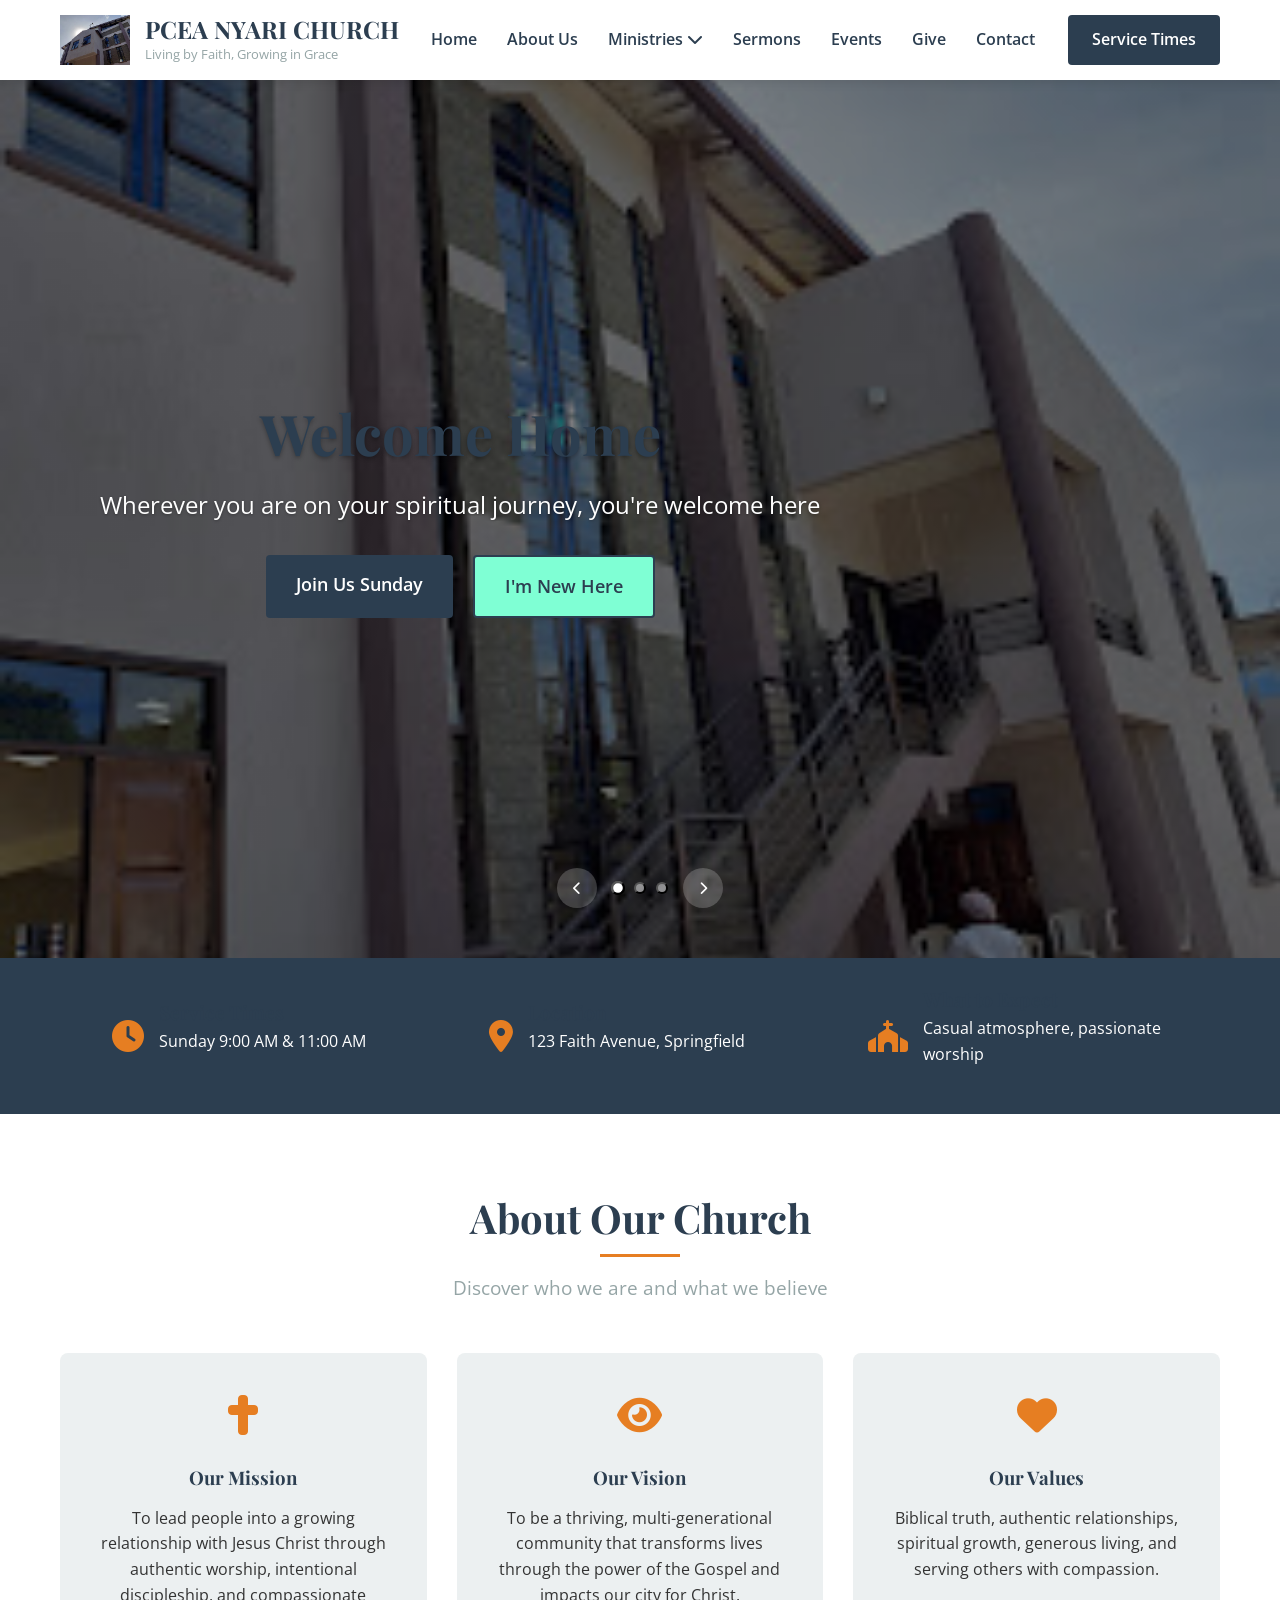
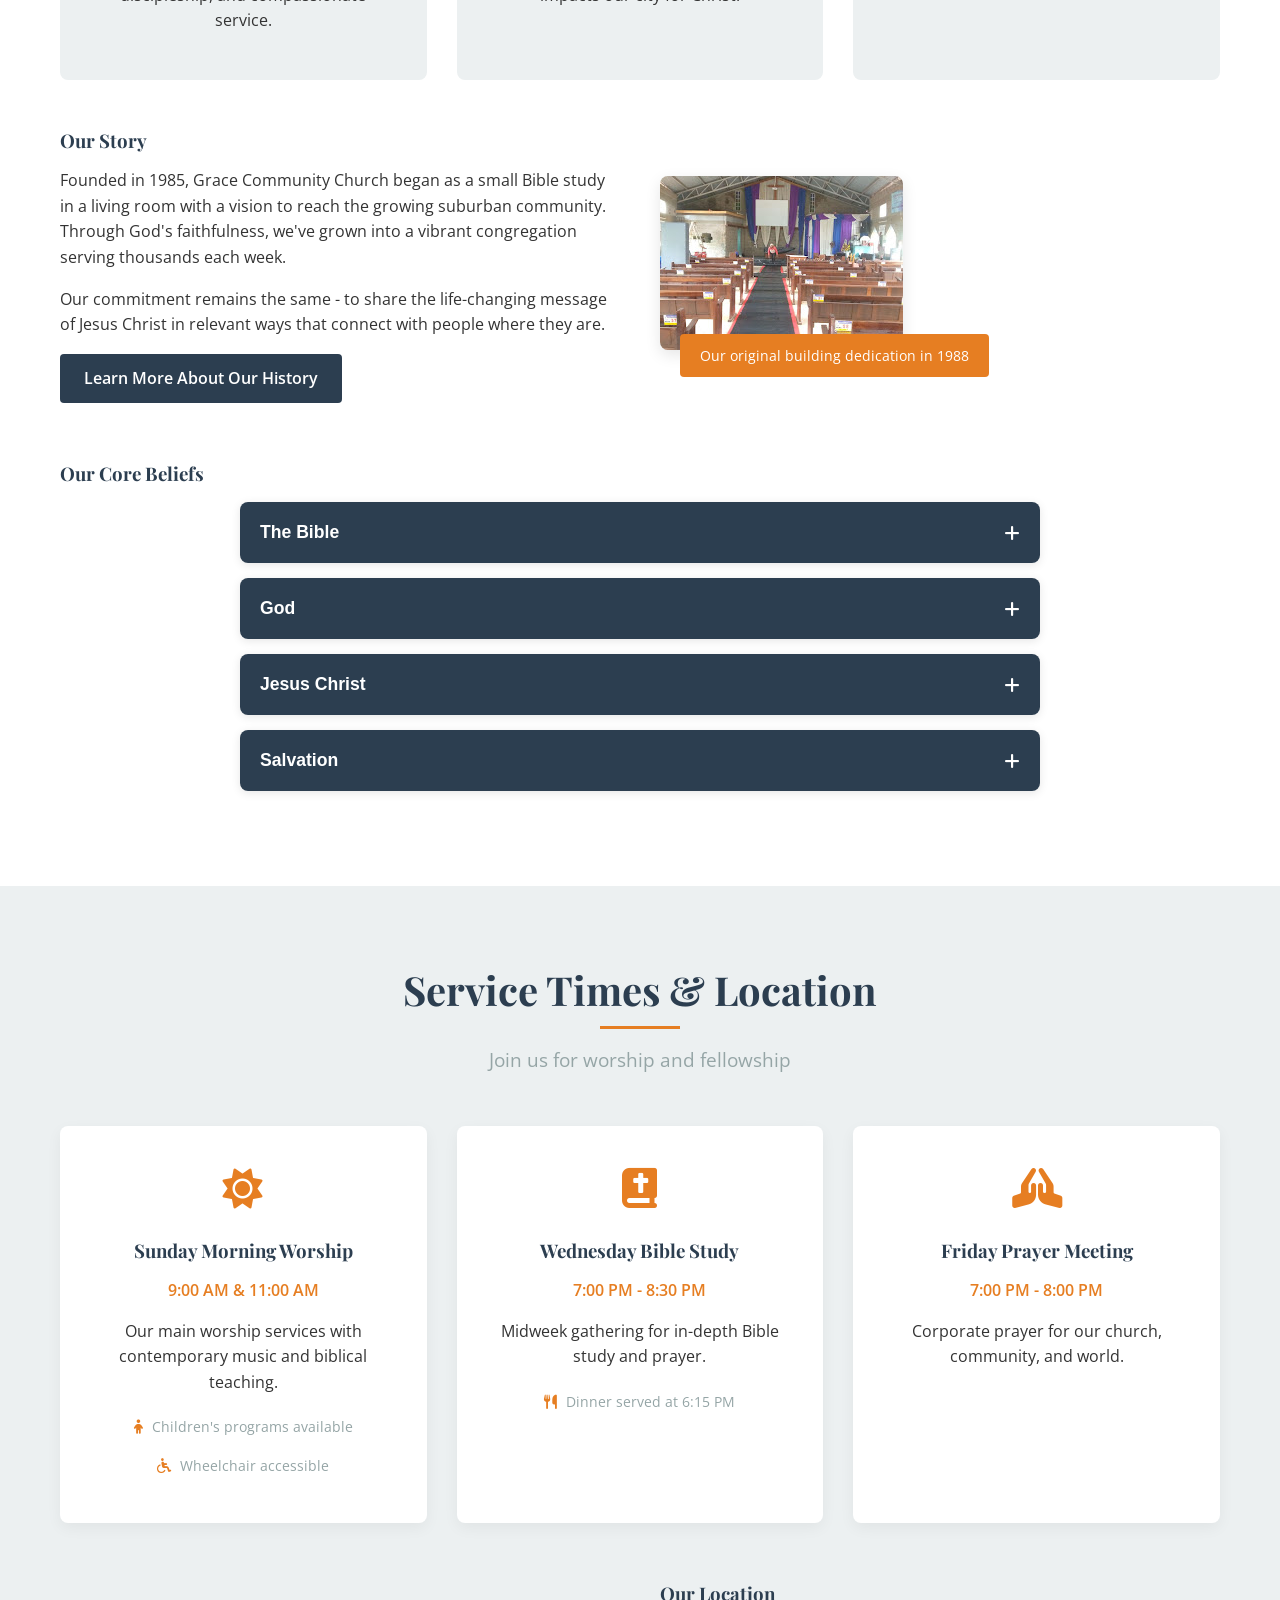
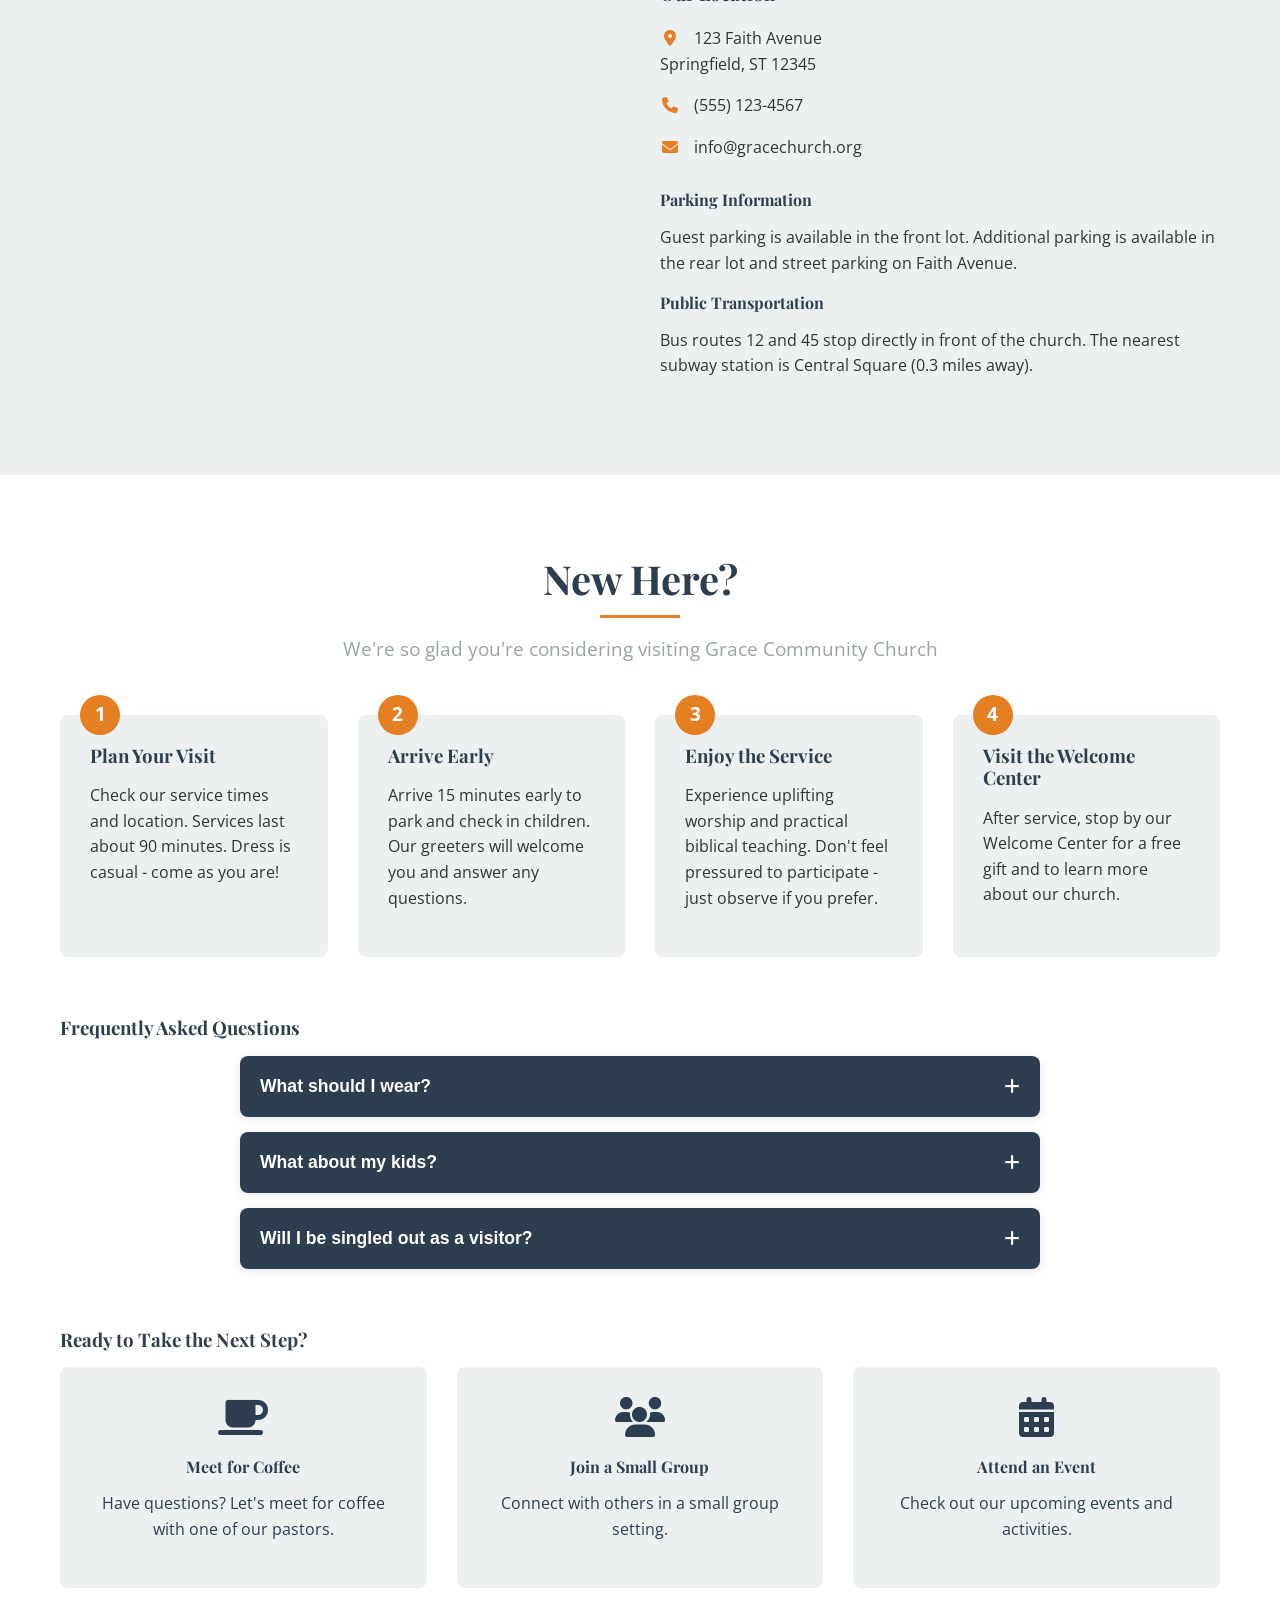
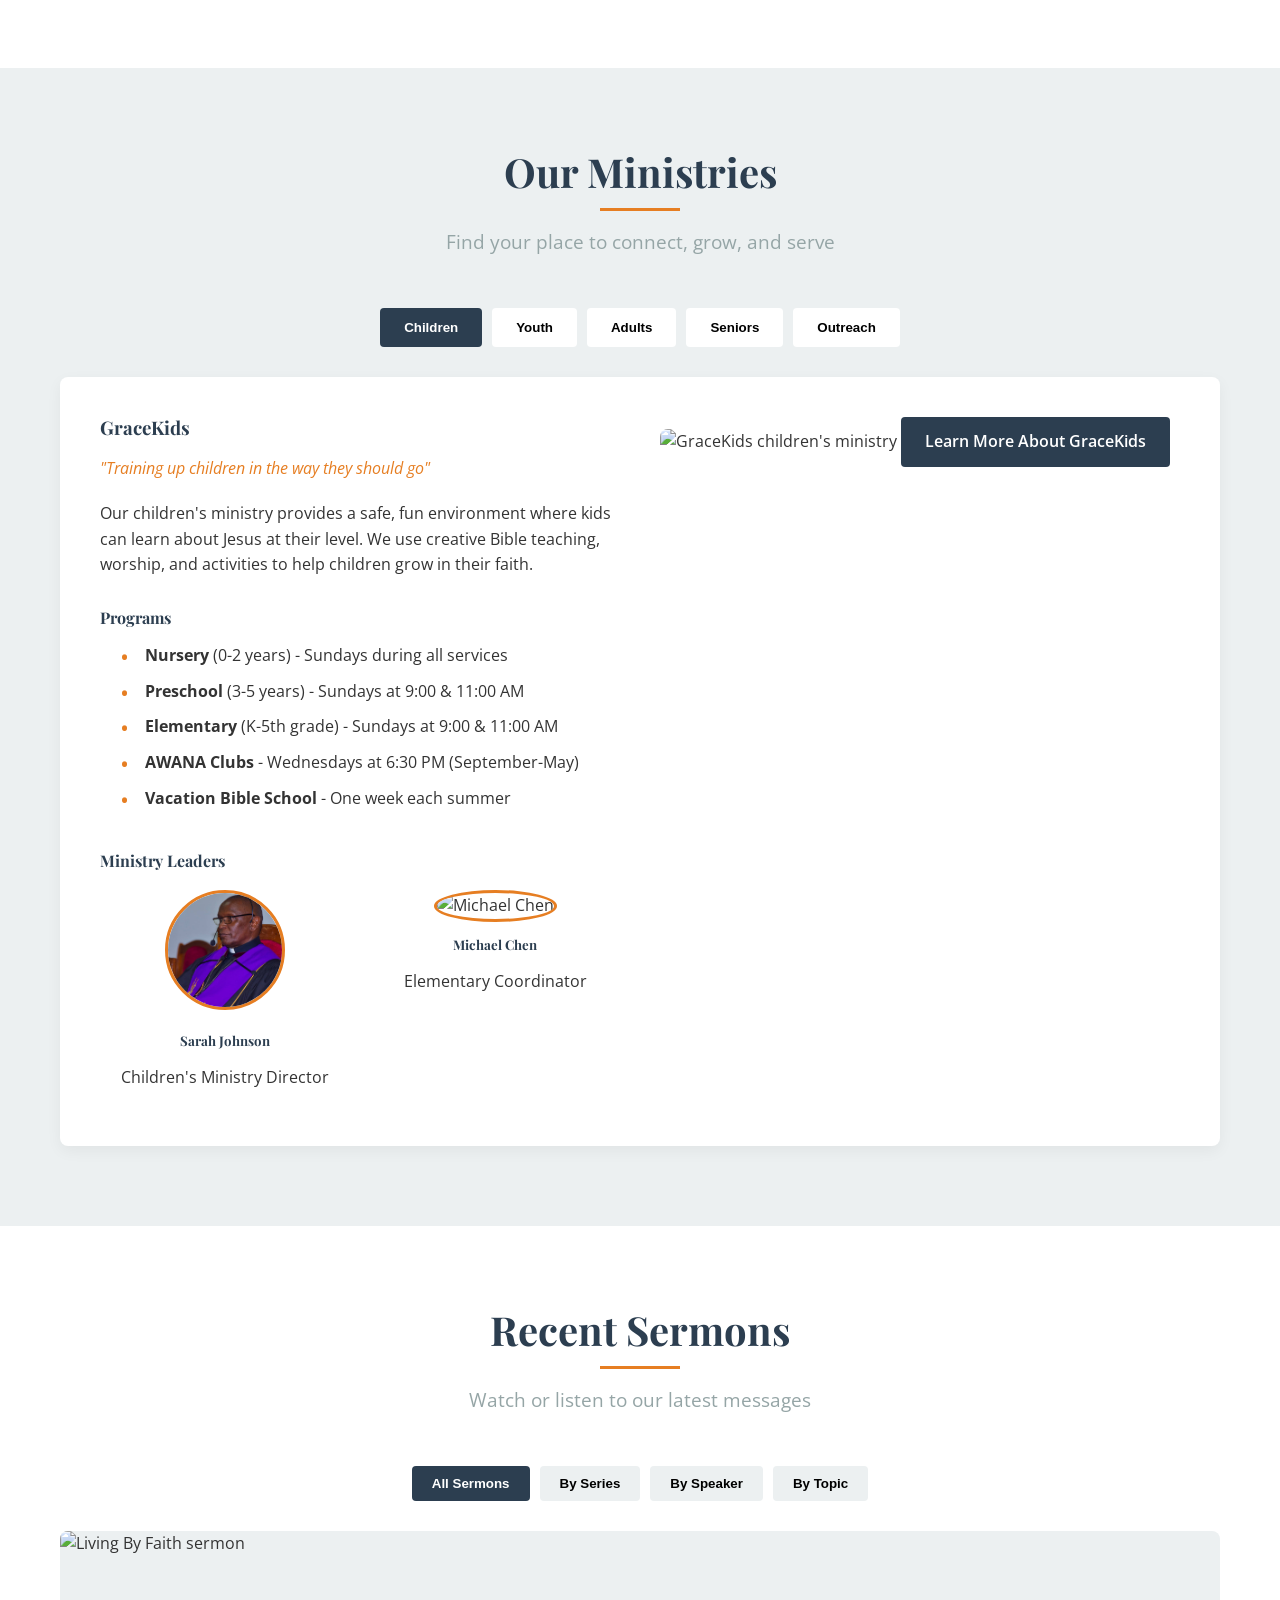
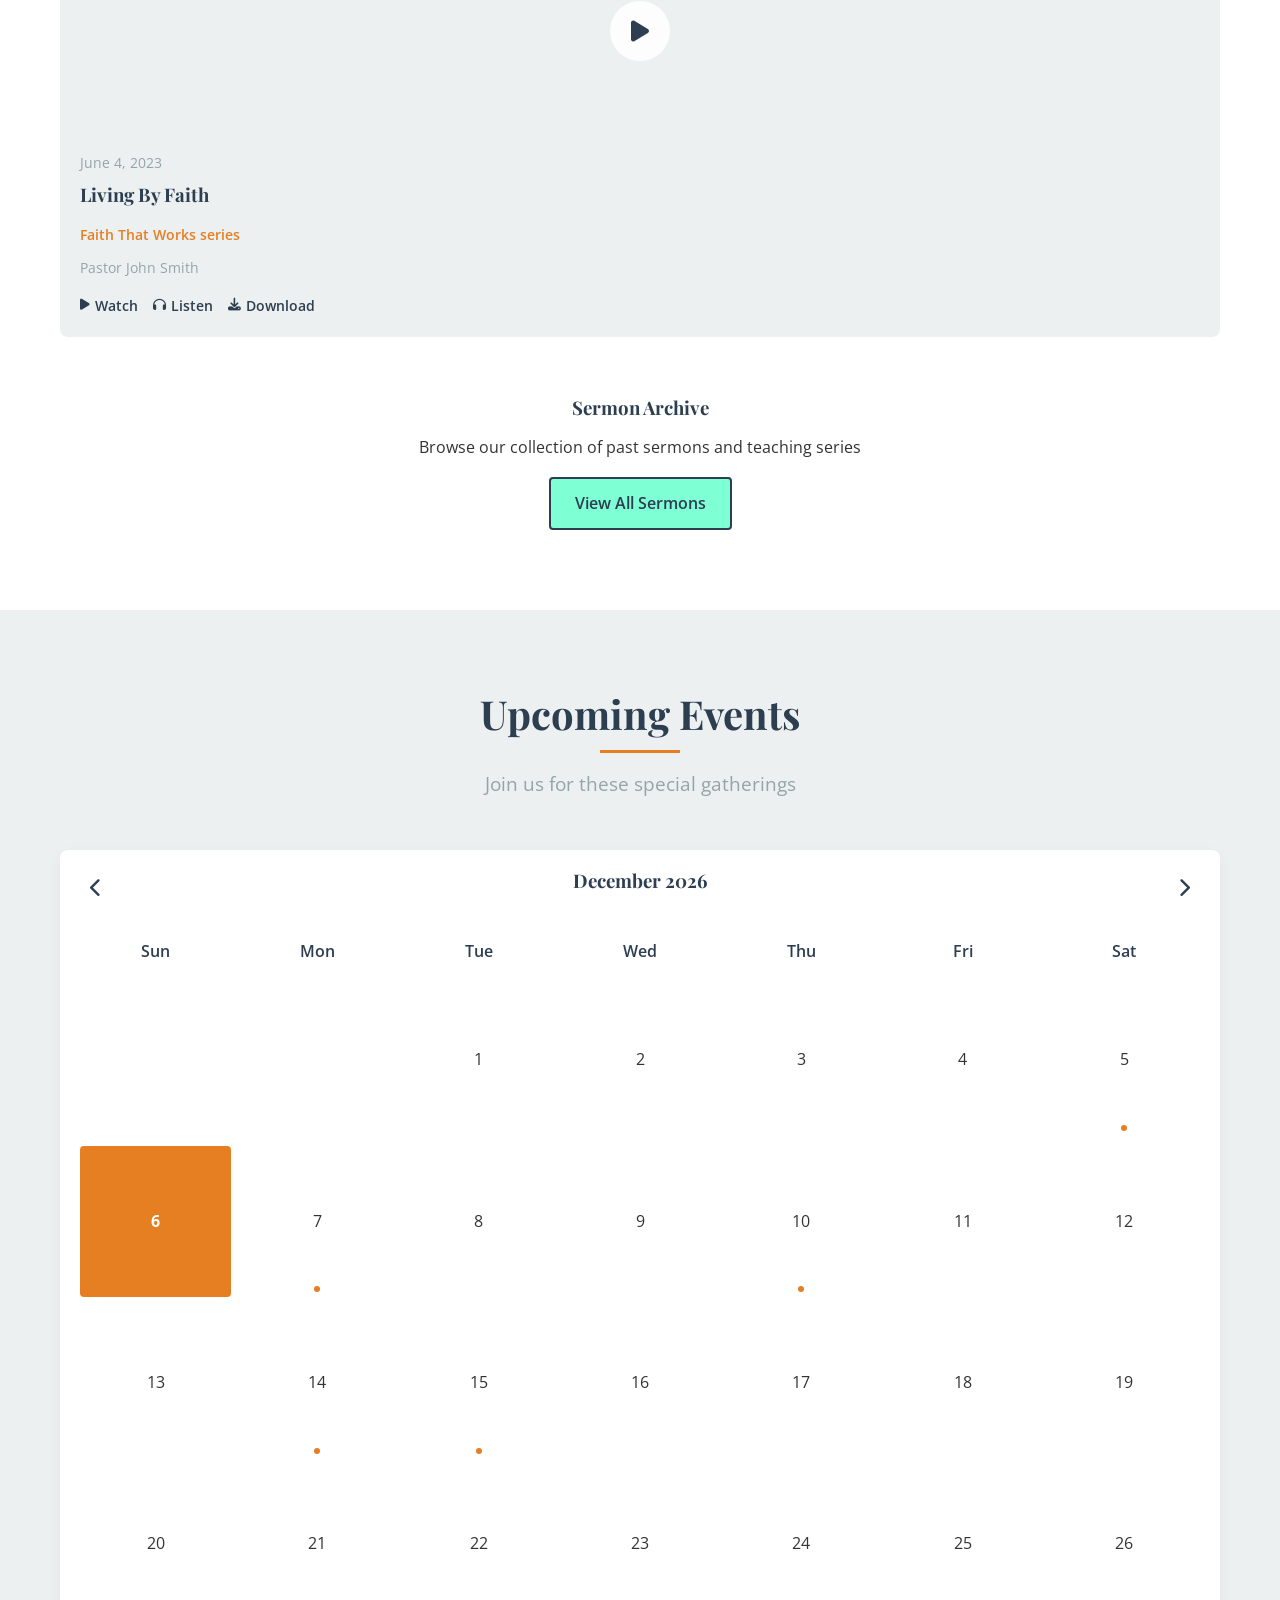
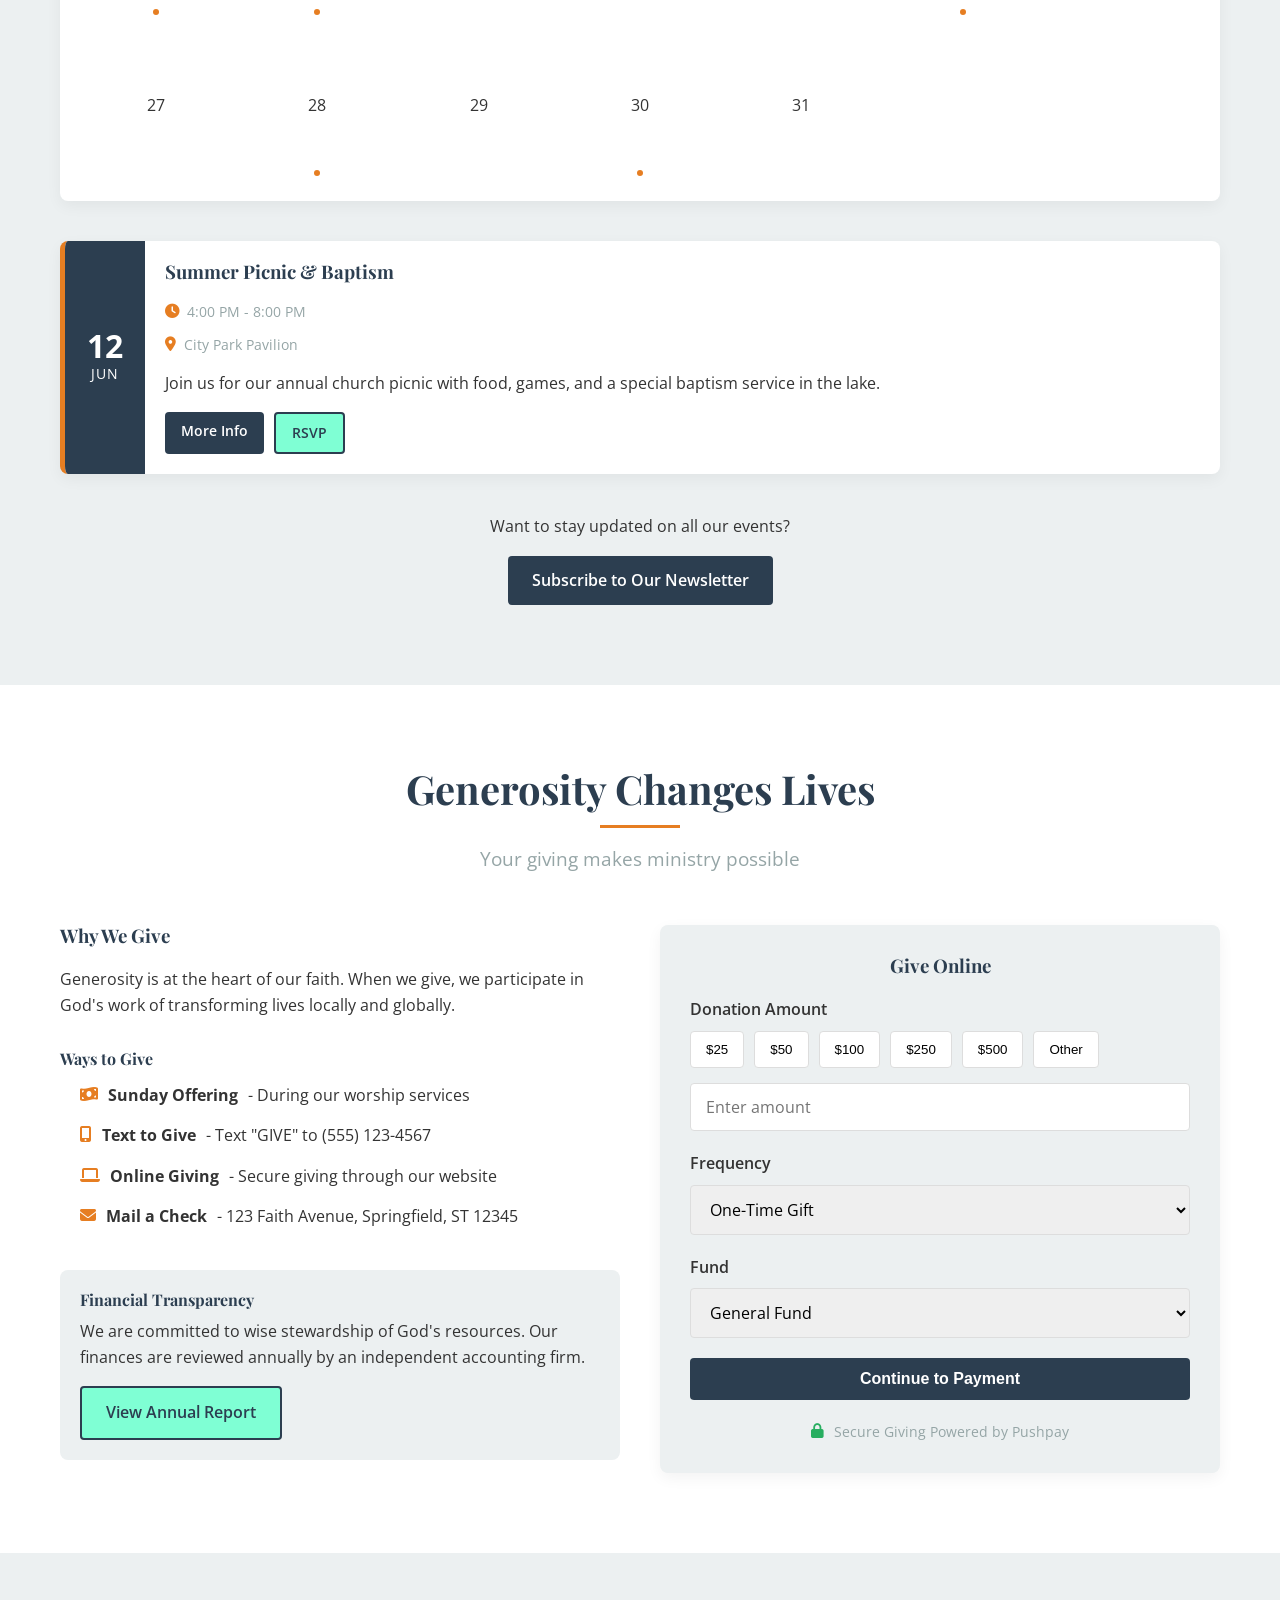
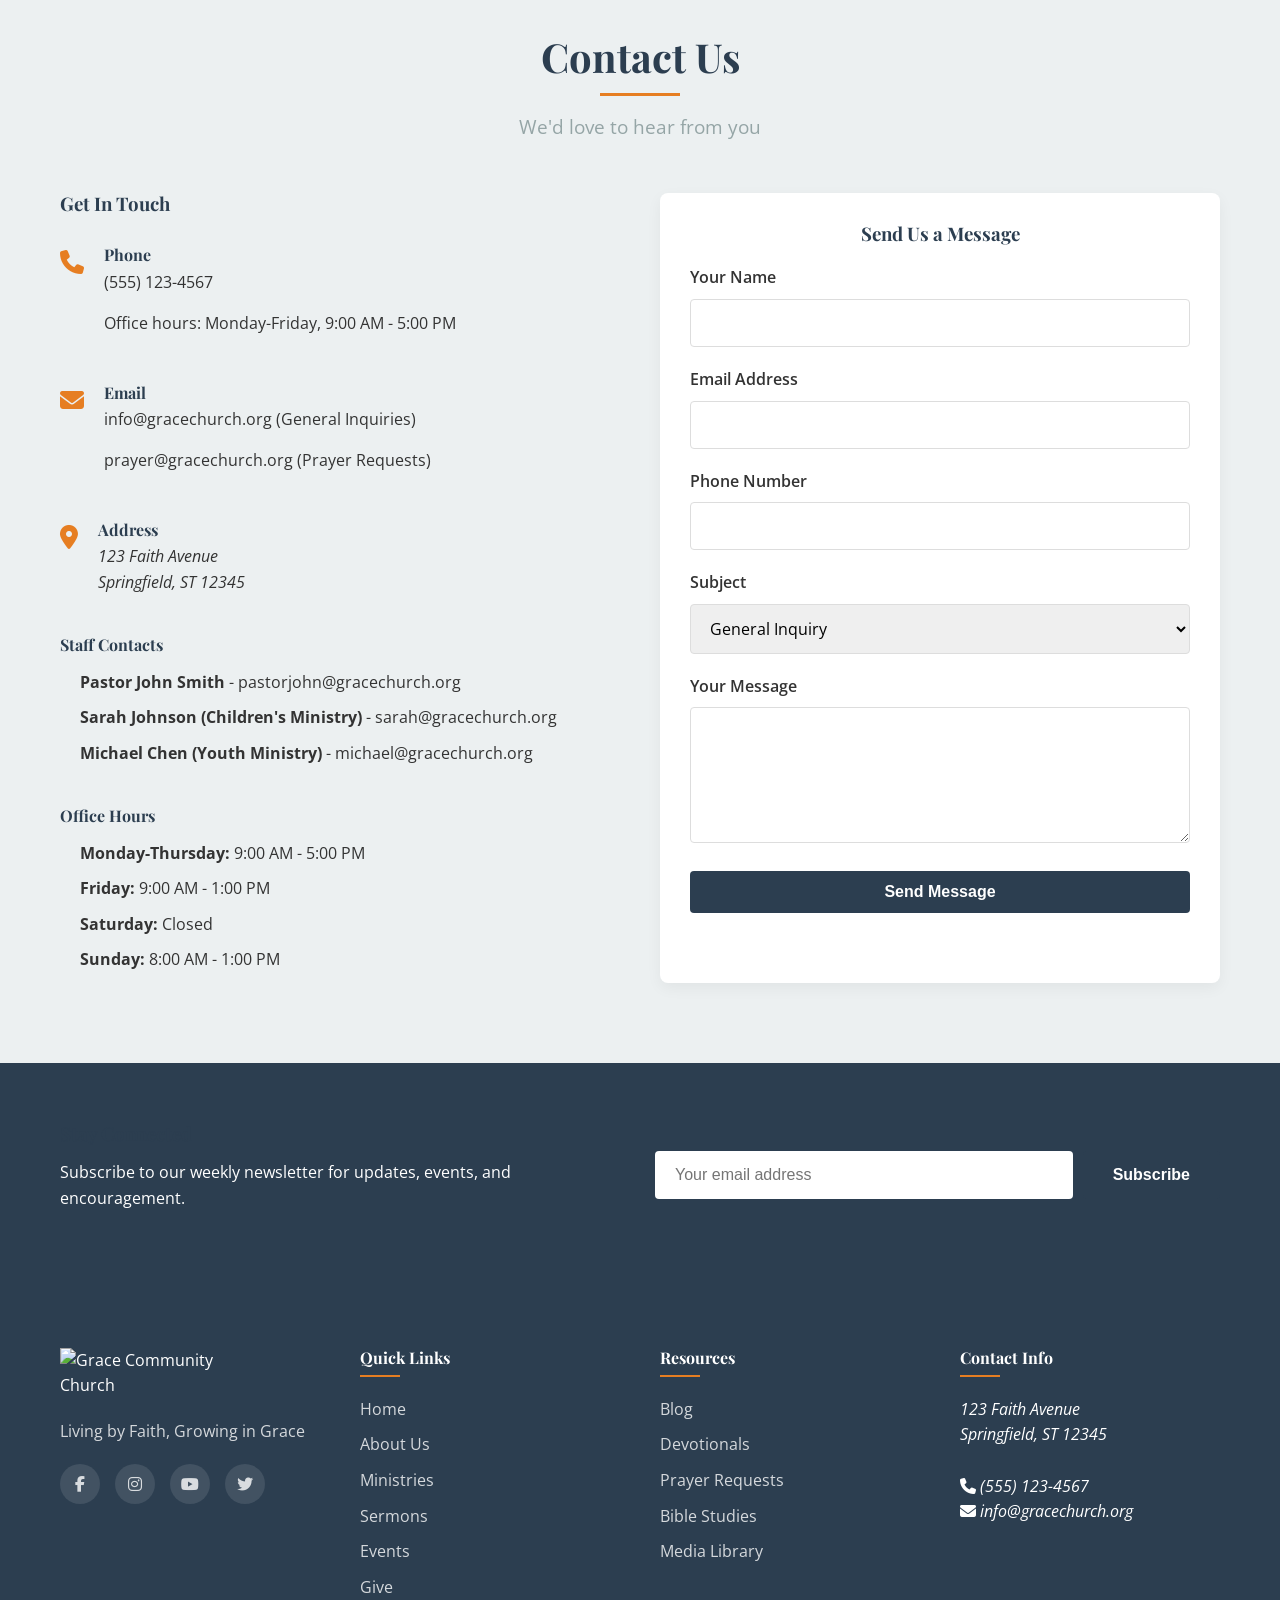
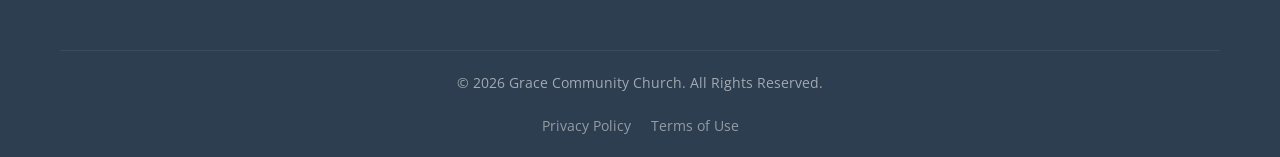
==== index.html @ 76a4ad6a "names" ====
<!DOCTYPE html>
<html lang="en">
<head>
    <meta charset="UTF-8">
    <meta name="viewport" content="width=device-width, initial-scale=1.0">
    <title>PCEA NYARI | CONQUER</title>
    <meta name="description" content="Welcome to Grace Community Church. Join us for worship, fellowship, and spiritual growth.">
    <link rel="stylesheet" href="https://cdnjs.cloudflare.com/ajax/libs/font-awesome/6.4.0/css/all.min.css">
    <link rel="stylesheet" href="css/style.css">
    <link rel="preconnect" href="https://fonts.googleapis.com">
    <link rel="preconnect" href="https://fonts.gstatic.com" crossorigin>
    <link href="https://fonts.googleapis.com/css2?family=Open+Sans:wght@400;600;700&family=Playfair+Display:wght@400;700&display=swap" rel="stylesheet">
    <link rel="website icon" type="jpg" href="images/logo.jpg">
</head>
<body>
    <!-- Announcement Bar -->
    <div class="announcement-bar">
        <div class="container">
            <p><i class="fas fa-bullhorn"></i> Join us for Easter Sunday Service - April 9th at 9:00 AM</p>
            <button class="close-announcement">&times;</button>
        </div>
    </div>

    <!-- Header -->
    <header class="header">
        <div class="container">
            <div class="logo">
                <img src="images/logo2.jpg" alt="Grace Community Church Logo" class="logo-img">
                <div class="logo-text">
                    <h1>PCEA NYARI CHURCH</h1>
                    <p>Living by Faith, Growing in Grace</p>
                </div>
            </div>
            
            <nav class="main-nav">
                <ul>
                    <li><a href="#home">Home</a></li>
                    <li><a href="#about">About Us</a></li>
                    <li class="dropdown">
                        <a href="#ministries">Ministries <i class="fas fa-chevron-down"></i></a>
                        <ul class="dropdown-menu">
                            <li><a href="#children">Children</a></li>
                            <li><a href="#youth">Youth</a></li>
                            <li><a href="#adults">Adults</a></li>
                            <li><a href="#seniors">Seniors</a></li>
                        </ul>
                    </li>
                    <li><a href="#sermons">Sermons</a></li>
                    <li><a href="#events">Events</a></li>
                    <li><a href="#give">Give</a></li>
                    <li><a href="#contact">Contact</a></li>
                </ul>
            </nav>
            
            <div class="header-cta">
                <a href="#services" class="btn btn-primary">Service Times</a>
                <div class="mobile-menu-btn">
                    <i class="fas fa-bars"></i>
                </div>
            </div>
        </div>
    </header>

    <!-- Hero Section -->
    <section id="home" class="hero">
        <div class="hero-slider">
            <div class="slide active" style="background-image: linear-gradient(rgba(0,0,0,0.5), rgba(0,0,0,0.5)), url('images/exterior.jpg');">
                <div class="container">
                    <div class="hero-content">
                        <h2>Welcome Home</h2>
                        <p>Wherever you are on your spiritual journey, you're welcome here</p>
                        <div class="hero-buttons">
                            <a href="#services" class="btn btn-large">Join Us Sunday</a>
                            <a href="#new-here" class="btn btn-large btn-outline">I'm New Here</a>
                        </div>
                    </div>
                </div>
            </div>
            <div class="slide" style="background-image: linear-gradient(rgba(0,0,0,0.5), rgba(0,0,0,0.5)), url('images/exterior.jpg');">
                <div class="container">
                    <div class="hero-content">
                        <h2>Growing Together</h2>
                        <p>Join one of our small groups and build meaningful relationships</p>
                        <div class="hero-buttons">
                            <a href="#small-groups" class="btn btn-large">Find a Group</a>
                        </div>
                    </div>
                </div>
            </div>
            <div class="slide" 
     style="background-image: linear-gradient(rgba(0,0,0,0.6), rgba(0,0,0,0.6)), url('images/exterior.jpg');
           background-size: cover;
           background-position: center;
           background-repeat: no-repeat;
           min-height: 100vh;">
     <div class="container">
          <div class="hero-content">
               <h2>Serving Our Community</h2>
               <p>Discover opportunities to make a difference in people's lives</p>
               <div class="hero-buttons">
                    <a href="#outreach" class="btn btn-large">Serve With Us</a>
               </div>
          </div>
     </div>
</div>
        </div>
        <div class="slider-controls">
            <button class="slider-prev"><i class="fas fa-chevron-left"></i></button>
            <div class="slider-dots"></div>
            <button class="slider-next"><i class="fas fa-chevron-right"></i></button>
        </div>
    </section>

    <!-- Quick Info Bar -->
    <section class="quick-info">
        <div class="container">
            <div class="info-item">
                <i class="fas fa-clock"></i>
                <div>
                    <h4>Service Times</h4>
                    <p>Sunday 9:00 AM & 11:00 AM</p>
                </div>
            </div>
            <div class="info-item">
                <i class="fas fa-map-marker-alt"></i>
                <div>
                    <h4>Location</h4>
                    <p>123 Faith Avenue, Springfield</p>
                </div>
            </div>
            <div class="info-item">
                <i class="fas fa-church"></i>
                <div>
                    <h4>What to Expect</h4>
                    <p>Casual atmosphere, passionate worship</p>
                </div>
            </div>
        </div>
    </section>

    <!-- About Section -->
    <section id="about" class="about-section">
        <div class="container">
            <div class="section-header">
                <h2>About Our Church</h2>
                <p>Discover who we are and what we believe</p>
            </div>
            
            <div class="about-grid">
                <div class="about-card">
                    <div class="about-icon">
                        <i class="fas fa-cross"></i>
                    </div>
                    <h3>Our Mission</h3>
                    <p>To lead people into a growing relationship with Jesus Christ through authentic worship, intentional discipleship, and compassionate service.</p>
                </div>
                
                <div class="about-card">
                    <div class="about-icon">
                        <i class="fas fa-eye"></i>
                    </div>
                    <h3>Our Vision</h3>
                    <p>To be a thriving, multi-generational community that transforms lives through the power of the Gospel and impacts our city for Christ.</p>
                </div>
                
                <div class="about-card">
                    <div class="about-icon">
                        <i class="fas fa-heart"></i>
                    </div>
                    <h3>Our Values</h3>
                    <p>Biblical truth, authentic relationships, spiritual growth, generous living, and serving others with compassion.</p>
                </div>
            </div>
            
            <div class="about-content">
                <div class="about-text">
                    <h3>Our Story</h3>
                    <p>Founded in 1985, Grace Community Church began as a small Bible study in a living room with a vision to reach the growing suburban community. Through God's faithfulness, we've grown into a vibrant congregation serving thousands each week.</p>
                    <p>Our commitment remains the same - to share the life-changing message of Jesus Christ in relevant ways that connect with people where they are.</p>
                    <a href="#history" class="btn">Learn More About Our History</a>
                </div>
                <div class="about-image">
                    <img src="images/old.jpg" alt="Grace Community Church early days">
                    <div class="image-caption">Our original building dedication in 1988</div>
                </div>
            </div>
            
            <div class="beliefs-section">
                <h3>Our Core Beliefs</h3>
                <div class="beliefs-accordion">
                    <div class="accordion-item">
                        <button class="accordion-header">
                            <span>The Bible</span>
                            <i class="fas fa-plus"></i>
                        </button>
                        <div class="accordion-content">
                            <p>We believe the Bible is the inspired, infallible, authoritative Word of God and the final authority for faith and life.</p>
                        </div>
                    </div>
                    <div class="accordion-item">
                        <button class="accordion-header">
                            <span>God</span>
                            <i class="fas fa-plus"></i>
                        </button>
                        <div class="accordion-content">
                            <p>We believe in one God, eternally existing in three persons: Father, Son, and Holy Spirit.</p>
                        </div>
                    </div>
                    <div class="accordion-item">
                        <button class="accordion-header">
                            <span>Jesus Christ</span>
                            <i class="fas fa-plus"></i>
                        </button>
                        <div class="accordion-content">
                            <p>We believe in the deity of Christ, His virgin birth, sinless life, miracles, atoning death, bodily resurrection, ascension, and personal return.</p>
                        </div>
                    </div>
                    <div class="accordion-item">
                        <button class="accordion-header">
                            <span>Salvation</span>
                            <i class="fas fa-plus"></i>
                        </button>
                        <div class="accordion-content">
                            <p>We believe salvation is by grace through faith in Christ alone, not by works, and results in a transformed life.</p>
                        </div>
                    </div>
                </div>
            </div>
        </div>
    </section>

    <!-- Services Section -->
    <section id="services" class="services-section">
        <div class="container">
            <div class="section-header">
                <h2>Service Times & Location</h2>
                <p>Join us for worship and fellowship</p>
            </div>
            
            <div class="services-grid">
                <div class="service-card">
                    <div class="service-icon">
                        <i class="fas fa-sun"></i>
                    </div>
                    <h3>Sunday Morning Worship</h3>
                    <p class="service-time">9:00 AM & 11:00 AM</p>
                    <p class="service-description">Our main worship services with contemporary music and biblical teaching.</p>
                    <div class="service-notes">
                        <p><i class="fas fa-child"></i> Children's programs available</p>
                        <p><i class="fas fa-wheelchair"></i> Wheelchair accessible</p>
                    </div>
                </div>
                
                <div class="service-card">
                    <div class="service-icon">
                        <i class="fas fa-bible"></i>
                    </div>
                    <h3>Wednesday Bible Study</h3>
                    <p class="service-time">7:00 PM - 8:30 PM</p>
                    <p class="service-description">Midweek gathering for in-depth Bible study and prayer.</p>
                    <div class="service-notes">
                        <p><i class="fas fa-utensils"></i> Dinner served at 6:15 PM</p>
                    </div>
                </div>
                
                <div class="service-card">
                    <div class="service-icon">
                        <i class="fas fa-praying-hands"></i>
                    </div>
                    <h3>Friday Prayer Meeting</h3>
                    <p class="service-time">7:00 PM - 8:00 PM</p>
                    <p class="service-description">Corporate prayer for our church, community, and world.</p>
                </div>
            </div>
            
            <div class="location-section">
                <div class="location-map">
                    <iframe src="https://www.google.com/maps/embed?pb=!1m18!1m12!1m3!1d3988.9105442608566!2d36.779416474165984!3d-1.2222461355577987!2m3!1f0!2f0!3f0!3m2!1i1024!2i768!4f13.1!3m3!1m2!1s0x182f1802009cd457%3A0x3e5ccad8c81cba19!2sPCEA%20NYARI%20CHURCH!5e0!3m2!1sen!2ske!4v1743370478997!5m2!1sen!2ske" width="600" height="450" style="border:0;" allowfullscreen="" loading="lazy" referrerpolicy="no-referrer-when-downgrade"></iframe>
                </div>
                <div class="location-info">
                    <h3>Our Location</h3>
                    <address>
                        <p><i class="fas fa-map-marker-alt"></i> 123 Faith Avenue<br>Springfield, ST 12345</p>
                        <p><i class="fas fa-phone"></i> (555) 123-4567</p>
                        <p><i class="fas fa-envelope"></i> info@gracechurch.org</p>
                    </address>
                    
                    <h4>Parking Information</h4>
                    <p>Guest parking is available in the front lot. Additional parking is available in the rear lot and street parking on Faith Avenue.</p>
                    
                    <h4>Public Transportation</h4>
                    <p>Bus routes 12 and 45 stop directly in front of the church. The nearest subway station is Central Square (0.3 miles away).</p>
                </div>
            </div>
        </div>
    </section>

    <!-- New Here Section -->
    <section id="new-here" class="new-here-section">
        <div class="container">
            <div class="section-header">
                <h2>New Here?</h2>
                <p>We're so glad you're considering visiting Grace Community Church</p>
            </div>
            
            <div class="new-here-steps">
                <div class="step">
                    <div class="step-number">1</div>
                    <h3>Plan Your Visit</h3>
                    <p>Check our service times and location. Services last about 90 minutes. Dress is casual - come as you are!</p>
                </div>
                <div class="step">
                    <div class="step-number">2</div>
                    <h3>Arrive Early</h3>
                    <p>Arrive 15 minutes early to park and check in children. Our greeters will welcome you and answer any questions.</p>
                </div>
                <div class="step">
                    <div class="step-number">3</div>
                    <h3>Enjoy the Service</h3>
                    <p>Experience uplifting worship and practical biblical teaching. Don't feel pressured to participate - just observe if you prefer.</p>
                </div>
                <div class="step">
                    <div class="step-number">4</div>
                    <h3>Visit the Welcome Center</h3>
                    <p>After service, stop by our Welcome Center for a free gift and to learn more about our church.</p>
                </div>
            </div>
            
            <div class="faq-section">
                <h3>Frequently Asked Questions</h3>
                <div class="faq-accordion">
                    <div class="accordion-item">
                        <button class="accordion-header">
                            <span>What should I wear?</span>
                            <i class="fas fa-plus"></i>
                        </button>
                        <div class="accordion-content">
                            <p>We want you to feel comfortable. Most people dress casually in jeans or business casual attire. Some prefer to dress up, while others come in shorts and t-shirts. Wear whatever makes you comfortable!</p>
                        </div>
                    </div>
                    <div class="accordion-item">
                        <button class="accordion-header">
                            <span>What about my kids?</span>
                            <i class="fas fa-plus"></i>
                        </button>
                        <div class="accordion-content">
                            <p>We have excellent programs for children of all ages. Our nursery cares for infants through 2 years old. GraceKids serves children ages 3 through 5th grade with age-appropriate lessons and activities. All our children's workers are background-checked and trained.</p>
                        </div>
                    </div>
                    <div class="accordion-item">
                        <button class="accordion-header">
                            <span>Will I be singled out as a visitor?</span>
                            <i class="fas fa-plus"></i>
                        </button>
                        <div class="accordion-content">
                            <p>No, we won't embarrass you or ask you to stand up. We do have a connection card in the bulletin that you can fill out if you'd like more information, but there's no pressure to do so.</p>
                        </div>
                    </div>
                </div>
            </div>
            
            <div class="next-steps">
                <h3>Ready to Take the Next Step?</h3>
                <div class="next-steps-grid">
                    <a href="#contact" class="next-step-card">
                        <i class="fas fa-coffee"></i>
                        <h4>Meet for Coffee</h4>
                        <p>Have questions? Let's meet for coffee with one of our pastors.</p>
                    </a>
                    <a href="#small-groups" class="next-step-card">
                        <i class="fas fa-users"></i>
                        <h4>Join a Small Group</h4>
                        <p>Connect with others in a small group setting.</p>
                    </a>
                    <a href="#events" class="next-step-card">
                        <i class="fas fa-calendar-alt"></i>
                        <h4>Attend an Event</h4>
                        <p>Check out our upcoming events and activities.</p>
                    </a>
                </div>
            </div>
        </div>
    </section>

    <!-- Ministries Section -->
    <section id="ministries" class="ministries-section">
        <div class="container">
            <div class="section-header">
                <h2>Our Ministries</h2>
                <p>Find your place to connect, grow, and serve</p>
            </div>
            
            <div class="ministries-tabs">
                <div class="tab-buttons">
                    <button class="tab-btn active" data-tab="children">Children</button>
                    <button class="tab-btn" data-tab="youth">Youth</button>
                    <button class="tab-btn" data-tab="adults">Adults</button>
                    <button class="tab-btn" data-tab="seniors">Seniors</button>
                    <button class="tab-btn" data-tab="outreach">Outreach</button>
                </div>
                
                <div class="tab-content active" id="children">
                    <div class="ministry-detail">
                        <div class="ministry-info">
                            <h3>GraceKids</h3>
                            <p class="ministry-motto">"Training up children in the way they should go"</p>
                            <p>Our children's ministry provides a safe, fun environment where kids can learn about Jesus at their level. We use creative Bible teaching, worship, and activities to help children grow in their faith.</p>
                            
                            <div class="ministry-programs">
                                <h4>Programs</h4>
                                <ul>
                                    <li><strong>Nursery</strong> (0-2 years) - Sundays during all services</li>
                                    <li><strong>Preschool</strong> (3-5 years) - Sundays at 9:00 & 11:00 AM</li>
                                    <li><strong>Elementary</strong> (K-5th grade) - Sundays at 9:00 & 11:00 AM</li>
                                    <li><strong>AWANA Clubs</strong> - Wednesdays at 6:30 PM (September-May)</li>
                                    <li><strong>Vacation Bible School</strong> - One week each summer</li>
                                </ul>
                            </div>
                            
                            <div class="ministry-leaders">
                                <h4>Ministry Leaders</h4>
                                <div class="leaders-grid">
                                    <div class="leader-card">
                                        <img src="images/rev.jpg" alt="Sarah Johnson">
                                        <h5>Sarah Johnson</h5>
                                        <p>Children's Ministry Director</p>
                                    </div>
                                    <div class="leader-card">
                                        <img src="images/leader2.jpg" alt="Michael Chen">
                                        <h5>Michael Chen</h5>
                                        <p>Elementary Coordinator</p>
                                    </div>
                                </div>
                            </div>
                        </div>
                        <div class="ministry-image">
                            <img src="images/children-ministry.jpg" alt="GraceKids children's ministry">
                            <a href="#children-ministry" class="btn">Learn More About GraceKids</a>
                        </div>
                    </div>
                </div>
                
                <div class="tab-content" id="youth">
                    <!-- Youth Ministry Content -->
                </div>
                
                <!-- Other ministry tabs content would go here -->
            </div>
        </div>
    </section>

    <!-- Sermons Section -->
    <section id="sermons" class="sermons-section">
        <div class="container">
            <div class="section-header">
                <h2>Recent Sermons</h2>
                <p>Watch or listen to our latest messages</p>
            </div>
            
            <div class="sermon-filters">
                <button class="filter-btn active" data-filter="all">All Sermons</button>
                <button class="filter-btn" data-filter="series">By Series</button>
                <button class="filter-btn" data-filter="speaker">By Speaker</button>
                <button class="filter-btn" data-filter="topic">By Topic</button>
            </div>
            
            <div class="sermons-grid">
                <div class="sermon-card" data-series="faith" data-speaker="pastor-john" data-topic="faith">
                    <div class="sermon-image">
                        <img src="images/sermon1.jpg" alt="Living By Faith sermon">
                        <button class="play-btn"><i class="fas fa-play"></i></button>
                    </div>
                    <div class="sermon-info">
                        <span class="sermon-date">June 4, 2023</span>
                        <h3>Living By Faith</h3>
                        <p class="sermon-series">Faith That Works series</p>
                        <p class="sermon-speaker">Pastor John Smith</p>
                        <div class="sermon-actions">
                            <a href="#" class="sermon-link"><i class="fas fa-play"></i> Watch</a>
                            <a href="#" class="sermon-link"><i class="fas fa-headphones"></i> Listen</a>
                            <a href="#" class="sermon-link"><i class="fas fa-download"></i> Download</a>
                        </div>
                    </div>
                </div>
                
                <!-- Additional sermon cards would go here -->
            </div>
            
            <div class="sermon-archive">
                <h3>Sermon Archive</h3>
                <p>Browse our collection of past sermons and teaching series</p>
                <a href="#archive" class="btn btn-outline">View All Sermons</a>
            </div>
        </div>
    </section>

    <!-- Events Section -->
    <section id="events" class="events-section">
        <div class="container">
            <div class="section-header">
                <h2>Upcoming Events</h2>
                <p>Join us for these special gatherings</p>
            </div>
            
            <div class="events-calendar">
                <div class="calendar-header">
                    <button class="calendar-nav" id="prev-month"><i class="fas fa-chevron-left"></i></button>
                    <h3 id="current-month">June 2023</h3>
                    <button class="calendar-nav" id="next-month"><i class="fas fa-chevron-right"></i></button>
                </div>
                <div class="calendar-grid" id="calendar-days">
                    <!-- Calendar days will be populated by JavaScript -->
                </div>
            </div>
            
            <div class="events-list">
                <div class="event-card featured">
                    <div class="event-date">
                        <span class="event-day">12</span>
                        <span class="event-month">Jun</span>
                    </div>
                    <div class="event-details">
                        <h3>Summer Picnic & Baptism</h3>
                        <p class="event-time"><i class="fas fa-clock"></i> 4:00 PM - 8:00 PM</p>
                        <p class="event-location"><i class="fas fa-map-marker-alt"></i> City Park Pavilion</p>
                        <p class="event-description">Join us for our annual church picnic with food, games, and a special baptism service in the lake.</p>
                        <div class="event-actions">
                            <a href="#" class="btn btn-small">More Info</a>
                            <a href="#" class="btn btn-small btn-outline">RSVP</a>
                        </div>
                    </div>
                </div>
                
                <!-- Additional event cards would go here -->
            </div>
            
            <div class="events-cta">
                <p>Want to stay updated on all our events?</p>
                <a href="#newsletter" class="btn">Subscribe to Our Newsletter</a>
            </div>
        </div>
    </section>

    <!-- Give Section -->
    <section id="give" class="give-section">
        <div class="container">
            <div class="section-header">
                <h2>Generosity Changes Lives</h2>
                <p>Your giving makes ministry possible</p>
            </div>
            
            <div class="give-grid">
                <div class="give-info">
                    <h3>Why We Give</h3>
                    <p>Generosity is at the heart of our faith. When we give, we participate in God's work of transforming lives locally and globally.</p>
                    
                    <div class="giving-options">
                        <h4>Ways to Give</h4>
                        <ul>
                            <li><i class="fas fa-money-bill-wave"></i> <strong>Sunday Offering</strong> - During our worship services</li>
                            <li><i class="fas fa-mobile-alt"></i> <strong>Text to Give</strong> - Text "GIVE" to (555) 123-4567</li>
                            <li><i class="fas fa-laptop"></i> <strong>Online Giving</strong> - Secure giving through our website</li>
                            <li><i class="fas fa-envelope"></i> <strong>Mail a Check</strong> - 123 Faith Avenue, Springfield, ST 12345</li>
                        </ul>
                    </div>
                    
                    <div class="financial-transparency">
                        <h4>Financial Transparency</h4>
                        <p>We are committed to wise stewardship of God's resources. Our finances are reviewed annually by an independent accounting firm.</p>
                        <a href="#financials" class="btn btn-outline">View Annual Report</a>
                    </div>
                </div>
                
                <div class="give-form">
                    <h3>Give Online</h3>
                    <form id="donation-form">
                        <div class="form-group">
                            <label for="amount">Donation Amount</label>
                            <div class="amount-options">
                                <button type="button" class="amount-option" data-amount="25">$25</button>
                                <button type="button" class="amount-option" data-amount="50">$50</button>
                                <button type="button" class="amount-option" data-amount="100">$100</button>
                                <button type="button" class="amount-option" data-amount="250">$250</button>
                                <button type="button" class="amount-option" data-amount="500">$500</button>
                                <button type="button" class="amount-option" data-amount="other">Other</button>
                            </div>
                            <input type="number" id="amount" name="amount" placeholder="Enter amount" required>
                        </div>
                        
                        <div class="form-group">
                            <label for="frequency">Frequency</label>
                            <select id="frequency" name="frequency">
                                <option value="one-time">One-Time Gift</option>
                                <option value="weekly">Weekly</option>
                                <option value="monthly">Monthly</option>
                            </select>
                        </div>
                        
                        <div class="form-group">
                            <label for="fund">Fund</label>
                            <select id="fund" name="fund">
                                <option value="general">General Fund</option>
                                <option value="missions">Missions</option>
                                <option value="building">Building Fund</option>
                                <option value="benevolence">Benevolence</option>
                            </select>
                        </div>
                        
                        <button type="submit" class="btn btn-block">Continue to Payment</button>
                        
                        <div class="secure-giving">
                            <i class="fas fa-lock"></i>
                            <span>Secure Giving Powered by Pushpay</span>
                        </div>
                    </form>
                </div>
            </div>
        </div>
    </section>

    <!-- Contact Section -->
    <section id="contact" class="contact-section">
        <div class="container">
            <div class="section-header">
                <h2>Contact Us</h2>
                <p>We'd love to hear from you</p>
            </div>
            
            <div class="contact-grid">
                <div class="contact-info">
                    <h3>Get In Touch</h3>
                    
                    <div class="contact-method">
                        <i class="fas fa-phone"></i>
                        <div>
                            <h4>Phone</h4>
                            <p>(555) 123-4567</p>
                            <p>Office hours: Monday-Friday, 9:00 AM - 5:00 PM</p>
                        </div>
                    </div>
                    
                    <div class="contact-method">
                        <i class="fas fa-envelope"></i>
                        <div>
                            <h4>Email</h4>
                            <p>info@gracechurch.org (General Inquiries)</p>
                            <p>prayer@gracechurch.org (Prayer Requests)</p>
                        </div>
                    </div>
                    
                    <div class="contact-method">
                        <i class="fas fa-map-marker-alt"></i>
                        <div>
                            <h4>Address</h4>
                            <address>
                                123 Faith Avenue<br>
                                Springfield, ST 12345
                            </address>
                        </div>
                    </div>
                    
                    <div class="staff-contacts">
                        <h4>Staff Contacts</h4>
                        <ul>
                            <li><strong>Pastor John Smith</strong> - pastorjohn@gracechurch.org</li>
                            <li><strong>Sarah Johnson (Children's Ministry)</strong> - sarah@gracechurch.org</li>
                            <li><strong>Michael Chen (Youth Ministry)</strong> - michael@gracechurch.org</li>
                        </ul>
                    </div>
                    
                    <div class="office-hours">
                        <h4>Office Hours</h4>
                        <ul>
                            <li><strong>Monday-Thursday:</strong> 9:00 AM - 5:00 PM</li>
                            <li><strong>Friday:</strong> 9:00 AM - 1:00 PM</li>
                            <li><strong>Saturday:</strong> Closed</li>
                            <li><strong>Sunday:</strong> 8:00 AM - 1:00 PM</li>
                        </ul>
                    </div>
                </div>
                
                <div class="contact-form">
                    <h3>Send Us a Message</h3>
                    <form id="contactForm">
                        <div class="form-group">
                            <label for="name">Your Name</label>
                            <input type="text" id="name" name="name" required>
                        </div>
                        
                        <div class="form-group">
                            <label for="email">Email Address</label>
                            <input type="email" id="email" name="email" required>
                        </div>
                        
                        <div class="form-group">
                            <label for="phone">Phone Number</label>
                            <input type="tel" id="phone" name="phone">
                        </div>
                        
                        <div class="form-group">
                            <label for="subject">Subject</label>
                            <select id="subject" name="subject">
                                <option value="general">General Inquiry</option>
                                <option value="prayer">Prayer Request</option>
                                <option value="visitor">I'm New Here</option>
                                <option value="membership">Membership Information</option>
                                <option value="event">Event Question</option>
                                <option value="other">Other</option>
                            </select>
                        </div>
                        
                        <div class="form-group">
                            <label for="message">Your Message</label>
                            <textarea id="message" name="message" rows="5" required></textarea>
                        </div>
                        
                        <button type="submit" class="btn btn-block">Send Message</button>
                    </form>
                </div>
            </div>
        </div>
    </section>

    <!-- Newsletter Section -->
    <section class="newsletter-section">
        <div class="container">
            <div class="newsletter-content">
                <div class="newsletter-text">
                    <h3>Stay Connected</h3>
                    <p>Subscribe to our weekly newsletter for updates, events, and encouragement.</p>
                </div>
                <form class="newsletter-form">
                    <input type="email" placeholder="Your email address" required>
                    <button type="submit" class="btn">Subscribe</button>
                </form>
            </div>
        </div>
    </section>

    <!-- Footer -->
    <footer class="footer">
        <div class="container">
            <div class="footer-grid">
                <div class="footer-col">
                    <img src="images/logo-white.png" alt="Grace Community Church" class="footer-logo">
                    <p>Living by Faith, Growing in Grace</p>
                    <div class="social-links">
                        <a href="https://web.facebook.com/pceanyariparish"><i class="fab fa-facebook-f"></i></a>
                        <a href="#"><i class="fab fa-instagram"></i></a>
                        <a href="#"><i class="fab fa-youtube"></i></a>
                        <a href="#"><i class="fab fa-twitter"></i></a>
                    </div>
                </div>
                
                <div class="footer-col">
                    <h4>Quick Links</h4>
                    <ul>
                        <li><a href="#home">Home</a></li>
                        <li><a href="#about">About Us</a></li>
                        <li><a href="#ministries">Ministries</a></li>
                        <li><a href="#sermons">Sermons</a></li>
                        <li><a href="#events">Events</a></li>
                        <li><a href="#give">Give</a></li>
                    </ul>
                </div>
                
                <div class="footer-col">
                    <h4>Resources</h4>
                    <ul>
                        <li><a href="#blog">Blog</a></li>
                        <li><a href="#devotionals">Devotionals</a></li>
                        <li><a href="#prayer">Prayer Requests</a></li>
                        <li><a href="#bible-studies">Bible Studies</a></li>
                        <li><a href="#library">Media Library</a></li>
                    </ul>
                </div>
                
                <div class="footer-col">
                    <h4>Contact Info</h4>
                    <address>
                        123 Faith Avenue<br>
                        Springfield, ST 12345<br><br>
                        <i class="fas fa-phone"></i> (555) 123-4567<br>
                        <i class="fas fa-envelope"></i> info@gracechurch.org
                    </address>
                </div>
            </div>
            
            <div class="footer-bottom">
                <p>&copy; <span id="current-year"></span> Grace Community Church. All Rights Reserved.</p>
                <div class="footer-links">
                    <a href="#privacy">Privacy Policy</a>
                    <a href="#terms">Terms of Use</a>
                </div>
            </div>
        </div>
    </footer>

    <!-- Back to Top Button -->
    <button id="back-to-top" title="Go to top"><i class="fas fa-arrow-up"></i></button>

    <script src="js/script.js"></script>
</body>
</html>
---- css/style.css ----
/* ==========================================================================
   #BASE STYLES
   ========================================================================== */

   :root {
    --primary: #2c3e50;
    --secondary: #e67e22;
    --accent: #3498db;
    --light: #ecf0f1;
    --dark: #2c3e50;
    --white: #ffffff;
    --black: #333333;
    --gray: #95a5a6;
    --success: #27ae60;
    --warning: #f39c12;
    --danger: #e74c3c;
    --font-primary: 'Open Sans', sans-serif;
    --font-secondary: 'Playfair Display', serif;
}

* {
    margin: 0;
    padding: 0;
    box-sizing: border-box;
}

body {
    font-family: var(--font-primary);
    line-height: 1.6;
    color: var(--black);
    background-color: var(--light);
    overflow-x: hidden;
}

h1, h2, h3, h4, h5, h6 {
    font-family: var(--font-secondary);
    font-weight: 700;
    line-height: 1.2;
    margin-bottom: 1rem;
    color: var(--dark);
}

p {
    margin-bottom: 1rem;
}

a {
    text-decoration: none;
    color: var(--primary);
    transition: all 0.3s ease;
}

a:hover {
    color: var(--secondary);
}

img {
    max-width: 100%;
    height: auto;
}

ul {
    list-style: none;
}

.container {
    width: 100%;
    max-width: 1200px;
    margin: 0 auto;
    padding: 0 20px;
}

/* ==========================================================================
   #UTILITIES
   ========================================================================== */

.btn {
    display: inline-block;
    padding: 12px 24px;
    background-color: var(--primary);
    color: var(--white);
    border: none;
    border-radius: 4px;
    font-size: 16px;
    font-weight: 600;
    text-align: center;
    cursor: pointer;
    transition: all 0.3s ease;
}

.btn:hover {
    background-color: #1a252f;
    transform: translateY(-2px);
    box-shadow: 0 4px 8px rgba(0, 0, 0, 0.1);
}

.btn-primary {
    background-color: var(--primary);
    color: var(--white);
}

.btn-secondary {
    background-color: var(--secondary);
    color: var(--white);
}

.btn-outline {
    background-color: aquamarine;
    border: 2px solid var(--primary);
    color: var(--primary);
}

.btn-outline:hover {
    background-color: var(--primary);
    color: var(--white);
}

.btn-large {
    padding: 15px 30px;
    font-size: 18px;
}

.btn-small {
    padding: 8px 16px;
    font-size: 14px;
}

.btn-block {
    display: block;
    width: 100%;
}

.section-header {
    text-align: center;
    margin-bottom: 50px;
}

.section-header h2 {
    font-size: 2.5rem;
    position: relative;
    display: inline-block;
    padding-bottom: 15px;
}

.section-header h2:after {
    content: '';
    position: absolute;
    bottom: 0;
    left: 50%;
    transform: translateX(-50%);
    width: 80px;
    height: 3px;
    background-color: var(--secondary);
}

.section-header p {
    font-size: 1.2rem;
    color: var(--gray);
}

/* ==========================================================================
   #COMPONENTS
   ========================================================================== */

/* Announcement Bar
   ========================================================================== */

.announcement-bar {
    background-color: var(--secondary);
    color: var(--white);
    padding: 10px 0;
    font-size: 14px;
    position: relative;
}

.announcement-bar .container {
    display: flex;
    justify-content: space-between;
    align-items: center;
}

.announcement-bar i {
    margin-right: 8px;
}

.close-announcement {
    background: none;
    border: none;
    color: var(--white);
    font-size: 20px;
    cursor: pointer;
    padding: 0 5px;
}

/* Header
   ========================================================================== */

.header {
    background-color: var(--white);
    box-shadow: 0 2px 10px rgba(0, 0, 0, 0.1);
    position: fixed;
    width: 100%;
    top: 0;
    left: 0;
    z-index: 1000;
    transition: all 0.3s ease;
}

.header.scrolled {
    box-shadow: 0 4px 12px rgba(0, 0, 0, 0.15);
}

.header .container {
    display: flex;
    justify-content: space-between;
    align-items: center;
    padding: 15px 20px;
}

.logo {
    display: flex;
    align-items: center;
}

.logo-img {
    height: 50px;
    margin-right: 15px;
}

.logo-text h1 {
    font-size: 1.5rem;
    margin-bottom: 0;
    line-height: 1.2;
}

.logo-text p {
    font-size: 0.8rem;
    color: var(--gray);
    margin-bottom: 0;
}

.main-nav ul {
    display: flex;
}

.main-nav li {
    position: relative;
}

.main-nav a {
    padding: 10px 15px;
    font-weight: 600;
    display: block;
}

.dropdown-menu {
    position: absolute;
    top: 100%;
    left: 0;
    background-color: var(--white);
    min-width: 200px;
    box-shadow: 0 5px 15px rgba(0, 0, 0, 0.1);
    opacity: 0;
    visibility: hidden;
    transform: translateY(10px);
    transition: all 0.3s ease;
    z-index: 100;
}

.dropdown:hover .dropdown-menu {
    opacity: 1;
    visibility: visible;
    transform: translateY(0);
}

.dropdown-menu li {
    border-bottom: 1px solid #eee;
}

.dropdown-menu a {
    padding: 12px 15px;
}

.header-cta {
    display: flex;
    align-items: center;
}

.mobile-menu-btn {
    display: none;
    background: none;
    border: none;
    font-size: 24px;
    color: var(--primary);
    cursor: pointer;
    margin-left: 20px;
}

/* Hero
   ========================================================================== */

.hero {
    position: relative;
    height: 100vh;
    overflow: hidden;
}

.hero-img {
    width: 100%;
    height: 100%;
    object-fit: cover;
    position: absolute;
    z-index: 1;
}

.overlay {
    position: absolute;
    top: 0;
    left: 0;
    width: 100%;
    height: 100%;
    background: rgba(0,0,0,0.5);
    z-index: 2;
}

.slide {
    position: absolute;
    top: 0;
    left: 0;
    width: 100%;
    height: 100%;
    background-size: cover;
    background-position: center;
    display: flex;
    align-items: center;
    opacity: 0;
    transition: opacity 1s ease;
}

.slide.active {
    opacity: 1;
}

.hero-content {
    max-width: 800px;
    color: var(--white);
    text-align: center;
    padding: 0 20px;
}

.hero-content h2 {
    font-size: 3.5rem;
    margin-bottom: 20px;
    text-shadow: 0 2px 4px rgba(0, 0, 0, 0.3);
}

.hero-content p {
    font-size: 1.5rem;
    margin-bottom: 30px;
    text-shadow: 0 1px 3px rgba(0, 0, 0, 0.3);
}

.hero-buttons {
    display: flex;
    justify-content: center;
    gap: 20px;
    flex-wrap: wrap;
    
}

.slider-controls {
    position: absolute;
    bottom: 50px;
    left: 0;
    width: 100%;
    display: flex;
    justify-content: center;
    align-items: center;
    z-index: 10;
}

.slider-prev, .slider-next {
    background: rgba(255, 255, 255, 0.2);
    border: none;
    color: var(--white);
    width: 40px;
    height: 40px;
    border-radius: 50%;
    display: flex;
    align-items: center;
    justify-content: center;
    cursor: pointer;
    transition: all 0.3s ease;
    margin: 0 15px;
}

.slider-prev:hover, .slider-next:hover {
    background: rgba(255, 255, 255, 0.3);
}

.slider-dots {
    display: flex;
    gap: 10px;
}

.slider-dot {
    width: 12px;
    height: 12px;
    border-radius: 50%;
    background: rgba(255, 255, 255, 0.5);
    cursor: pointer;
    transition: all 0.3s ease;
}

.slider-dot.active {
    background: var(--white);
    transform: scale(1.2);
}

/* Quick Info Bar
   ========================================================================== */

.quick-info {
    background-color: var(--primary);
    color: var(--white);
    padding: 30px 0;
}

.quick-info .container {
    display: flex;
    justify-content: space-around;
    flex-wrap: wrap;
    gap: 20px;
}

.info-item {
    display: flex;
    align-items: center;
    gap: 15px;
    max-width: 300px;
}

.info-item i {
    font-size: 2rem;
    color: var(--secondary);
}

.info-item h4 {
    font-size: 1.2rem;
    margin-bottom: 5px;
}

/* About Section
   ========================================================================== */

.about-section {
    padding: 80px 0;
    background-color: var(--white);
}

.about-grid {
    display: grid;
    grid-template-columns: repeat(auto-fit, minmax(300px, 1fr));
    gap: 30px;
    margin-bottom: 50px;
}

.about-card {
    background-color: var(--light);
    padding: 30px;
    border-radius: 8px;
    text-align: center;
    transition: all 0.3s ease;
}

.about-card:hover {
    transform: translateY(-10px);
    box-shadow: 0 10px 20px rgba(0, 0, 0, 0.1);
}

.about-icon {
    font-size: 2.5rem;
    color: var(--secondary);
    margin-bottom: 20px;
}

.about-content {
    display: flex;
    gap: 40px;
    align-items: center;
    margin-bottom: 50px;
}

.about-text {
    flex: 1;
}

.about-image {
    flex: 1;
    position: relative;
}

.about-image img {
    border-radius: 8px;
    box-shadow: 0 5px 15px rgba(0, 0, 0, 0.1);
}

.image-caption {
    position: absolute;
    bottom: -20px;
    left: 20px;
    background-color: var(--secondary);
    color: var(--white);
    padding: 10px 20px;
    border-radius: 4px;
    font-size: 0.9rem;
}

.beliefs-section {
    margin-top: 60px;
}

.beliefs-accordion {
    max-width: 800px;
    margin: 0 auto;
}

.accordion-item {
    margin-bottom: 15px;
    border-radius: 8px;
    overflow: hidden;
    box-shadow: 0 2px 10px rgba(0, 0, 0, 0.1);
}

.accordion-header {
    width: 100%;
    padding: 20px;
    background-color: var(--primary);
    color: var(--white);
    border: none;
    text-align: left;
    font-size: 1.1rem;
    font-weight: 600;
    display: flex;
    justify-content: space-between;
    align-items: center;
    cursor: pointer;
    transition: all 0.3s ease;
}

.accordion-header:hover {
    background-color: #1a252f;
}

.accordion-header.active {
    background-color: #1a252f;
}

.accordion-header.active i {
    transform: rotate(45deg);
}

.accordion-header i {
    transition: all 0.3s ease;
}

.accordion-content {
    padding: 0;
    background-color: var(--white);
    max-height: 0;
    overflow: hidden;
    transition: max-height 0.3s ease;
}

.accordion-content p {
    padding: 20px;
    margin: 0;
}

/* Services Section
   ========================================================================== */

.services-section {
    padding: 80px 0;
    background-color: var(--light);
}

.services-grid {
    display: grid;
    grid-template-columns: repeat(auto-fit, minmax(300px, 1fr));
    gap: 30px;
    margin-bottom: 50px;
}

.service-card {
    background-color: var(--white);
    padding: 30px;
    border-radius: 8px;
    text-align: center;
    transition: all 0.3s ease;
    box-shadow: 0 5px 15px rgba(0, 0, 0, 0.05);
}

.service-card:hover {
    transform: translateY(-10px);
    box-shadow: 0 15px 30px rgba(0, 0, 0, 0.1);
}

.service-icon {
    font-size: 2.5rem;
    color: var(--secondary);
    margin-bottom: 20px;
}

.service-time {
    font-weight: 600;
    color: var(--secondary);
    margin-bottom: 15px;
}

.service-notes {
    margin-top: 20px;
    font-size: 0.9rem;
    color: var(--gray);
}

.service-notes i {
    margin-right: 5px;
    color: var(--secondary);
}

.location-section {
    display: flex;
    gap: 40px;
    margin-top: 60px;
}

.location-map {
    flex: 1;
    min-height: 400px;
    border-radius: 8px;
    overflow: hidden;
}

.location-map iframe {
    width: 100%;
    height: 100%;
    min-height: 400px;
    border: none;
}

.location-info {
    flex: 1;
}

.location-info h3 {
    margin-bottom: 20px;
}

.location-info address {
    font-style: normal;
    margin-bottom: 30px;
}

.location-info i {
    color: var(--secondary);
    margin-right: 10px;
    width: 20px;
    text-align: center;
}

/* New Here Section
   ========================================================================== */

.new-here-section {
    padding: 80px 0;
    background-color: var(--white);
}

.new-here-steps {
    display: grid;
    grid-template-columns: repeat(auto-fit, minmax(250px, 1fr));
    gap: 30px;
    margin-bottom: 50px;
}

.step {
    background-color: var(--light);
    padding: 30px;
    border-radius: 8px;
    position: relative;
    transition: all 0.3s ease;
}

.step:hover {
    transform: translateY(-5px);
    box-shadow: 0 10px 20px rgba(0, 0, 0, 0.1);
}

.step-number {
    position: absolute;
    top: -20px;
    left: 20px;
    background-color: var(--secondary);
    color: var(--white);
    width: 40px;
    height: 40px;
    border-radius: 50%;
    display: flex;
    align-items: center;
    justify-content: center;
    font-size: 1.2rem;
    font-weight: bold;
}

.faq-section {
    margin-top: 60px;
}

.faq-accordion {
    max-width: 800px;
    margin: 0 auto;
}

.next-steps {
    margin-top: 60px;
}

.next-steps-grid {
    display: grid;
    grid-template-columns: repeat(auto-fit, minmax(250px, 1fr));
    gap: 30px;
}

.next-step-card {
    background-color: var(--light);
    padding: 30px;
    border-radius: 8px;
    text-align: center;
    transition: all 0.3s ease;
    color: var(--primary);
}

.next-step-card:hover {
    background-color: var(--primary);
    color: var(--white);
    transform: translateY(-10px);
}

.next-step-card i {
    font-size: 2.5rem;
    margin-bottom: 20px;
}

.next-step-card h4 {
    margin-bottom: 15px;
}

/* Ministries Section
   ========================================================================== */

.ministries-section {
    padding: 80px 0;
    background-color: var(--light);
}

.ministries-tabs {
    margin-top: 40px;
}

.tab-buttons {
    display: flex;
    flex-wrap: wrap;
    gap: 10px;
    margin-bottom: 30px;
    justify-content: center;
}

.tab-btn {
    padding: 12px 24px;
    background-color: var(--white);
    border: none;
    border-radius: 4px;
    font-weight: 600;
    cursor: pointer;
    transition: all 0.3s ease;
}

.tab-btn:hover {
    background-color: #f0f0f0;
}

.tab-btn.active {
    background-color: var(--primary);
    color: var(--white);
}

.tab-content {
    display: none;
}

.tab-content.active {
    display: block;
}

.ministry-detail {
    display: flex;
    gap: 40px;
    background-color: var(--white);
    padding: 40px;
    border-radius: 8px;
    box-shadow: 0 5px 15px rgba(0, 0, 0, 0.05);
}

.ministry-info {
    flex: 1;
}

.ministry-image {
    flex: 1;
}

.ministry-motto {
    font-style: italic;
    color: var(--secondary);
    margin-bottom: 20px;
}

.ministry-programs {
    margin: 30px 0;
}

.ministry-programs ul {
    margin-left: 20px;
}

.ministry-programs li {
    margin-bottom: 10px;
    position: relative;
    padding-left: 25px;
}

.ministry-programs li:before {
    content: '•';
    color: var(--secondary);
    font-size: 1.5rem;
    position: absolute;
    left: 0;
    top: -5px;
}

.ministry-leaders {
    margin-top: 40px;
}

.leaders-grid {
    display: grid;
    grid-template-columns: repeat(auto-fit, minmax(200px, 1fr));
    gap: 20px;
    margin-top: 20px;
}

.leader-card {
    text-align: center;
}

.leader-card img {
    width: 120px;
    height: 120px;
    border-radius: 50%;
    object-fit: cover;
    margin-bottom: 15px;
    border: 3px solid var(--secondary);
}

.ministry-image img {
    border-radius: 8px;
    margin-bottom: 20px;
}

/* Sermons Section
   ========================================================================== */

.sermons-section {
    padding: 80px 0;
    background-color: var(--white);
}

.sermon-filters {
    display: flex;
    flex-wrap: wrap;
    gap: 10px;
    justify-content: center;
    margin-bottom: 30px;
}

.filter-btn {
    padding: 10px 20px;
    background-color: var(--light);
    border: none;
    border-radius: 4px;
    font-weight: 600;
    cursor: pointer;
    transition: all 0.3s ease;
}

.filter-btn:hover {
    background-color: #e0e0e0;
}

.filter-btn.active {
    background-color: var(--primary);
    color: var(--white);
}

.sermons-grid {
    display: grid;
    grid-template-columns: repeat(auto-fit, minmax(300px, 1fr));
    gap: 30px;
}

.sermon-card {
    background-color: var(--light);
    border-radius: 8px;
    overflow: hidden;
    transition: all 0.3s ease;
}

.sermon-card:hover {
    transform: translateY(-10px);
    box-shadow: 0 15px 30px rgba(0, 0, 0, 0.1);
}

.sermon-image {
    position: relative;
    height: 200px;
    overflow: hidden;
}

.sermon-image img {
    width: 100%;
    height: 100%;
    object-fit: cover;
    transition: transform 0.5s ease;
}

.sermon-card:hover .sermon-image img {
    transform: scale(1.1);
}

.play-btn {
    position: absolute;
    top: 50%;
    left: 50%;
    transform: translate(-50%, -50%);
    width: 60px;
    height: 60px;
    background-color: rgba(255, 255, 255, 0.9);
    border-radius: 50%;
    border: none;
    color: var(--primary);
    font-size: 24px;
    display: flex;
    align-items: center;
    justify-content: center;
    cursor: pointer;
    transition: all 0.3s ease;
}

.play-btn:hover {
    background-color: var(--white);
    transform: translate(-50%, -50%) scale(1.1);
}

.sermon-info {
    padding: 20px;
}

.sermon-date {
    font-size: 0.9rem;
    color: var(--gray);
    margin-bottom: 10px;
    display: block;
}

.sermon-series {
    font-size: 0.9rem;
    color: var(--secondary);
    margin-bottom: 10px;
    font-weight: 600;
}

.sermon-speaker {
    font-size: 0.9rem;
    color: var(--gray);
    margin-bottom: 15px;
}

.sermon-actions {
    display: flex;
    gap: 15px;
    flex-wrap: wrap;
}

.sermon-link {
    display: flex;
    align-items: center;
    gap: 5px;
    font-size: 0.9rem;
    color: var(--primary);
    font-weight: 600;
}

.sermon-link i {
    font-size: 0.8rem;
}

.sermon-archive {
    text-align: center;
    margin-top: 60px;
}

/* Events Section
   ========================================================================== */

.events-section {
    padding: 80px 0;
    background-color: var(--light);
}

.events-calendar {
    background-color: var(--white);
    border-radius: 8px;
    padding: 20px;
    box-shadow: 0 5px 15px rgba(0, 0, 0, 0.05);
    margin-bottom: 40px;
}

.calendar-header {
    display: flex;
    justify-content: space-between;
    align-items: center;
    margin-bottom: 20px;
}

.calendar-nav {
    background: none;
    border: none;
    font-size: 1.2rem;
    cursor: pointer;
    color: var(--primary);
    padding: 5px 10px;
}

.calendar-grid {
    display: grid;
    grid-template-columns: repeat(7, 1fr);
    gap: 10px;
}

.calendar-day-header {
    text-align: center;
    font-weight: 600;
    padding: 10px;
    color: var(--primary);
}

.calendar-day {
    aspect-ratio: 1;
    display: flex;
    align-items: center;
    justify-content: center;
    border-radius: 4px;
    cursor: pointer;
    transition: all 0.3s ease;
}

.calendar-day:hover {
    background-color: #f0f0f0;
}

.calendar-day.today {
    background-color: var(--secondary);
    color: var(--white);
    font-weight: bold;
}

.calendar-day.event {
    position: relative;
}

.calendar-day.event:after {
    content: '';
    position: absolute;
    bottom: 5px;
    left: 50%;
    transform: translateX(-50%);
    width: 6px;
    height: 6px;
    border-radius: 50%;
    background-color: var(--secondary);
}

.events-list {
    display: grid;
    gap: 20px;
}

.event-card {
    display: flex;
    background-color: var(--white);
    border-radius: 8px;
    overflow: hidden;
    box-shadow: 0 5px 15px rgba(0, 0, 0, 0.05);
    transition: all 0.3s ease;
}

.event-card:hover {
    transform: translateY(-5px);
    box-shadow: 0 10px 25px rgba(0, 0, 0, 0.1);
}

.event-card.featured {
    border-left: 5px solid var(--secondary);
}

.event-date {
    min-width: 80px;
    background-color: var(--primary);
    color: var(--white);
    display: flex;
    flex-direction: column;
    align-items: center;
    justify-content: center;
    padding: 15px;
    text-align: center;
}

.event-day {
    font-size: 2rem;
    font-weight: bold;
    line-height: 1;
}

.event-month {
    font-size: 0.9rem;
    text-transform: uppercase;
    letter-spacing: 1px;
}

.event-details {
    padding: 20px;
    flex: 1;
}

.event-time, .event-location {
    display: flex;
    align-items: center;
    gap: 8px;
    margin-bottom: 10px;
    font-size: 0.9rem;
    color: var(--gray);
}

.event-time i, .event-location i {
    color: var(--secondary);
}

.event-description {
    margin: 15px 0;
}

.event-actions {
    display: flex;
    gap: 10px;
}

.events-cta {
    text-align: center;
    margin-top: 40px;
}

/* Give Section
   ========================================================================== */

.give-section {
    padding: 80px 0;
    background-color: var(--white);
}

.give-grid {
    display: grid;
    grid-template-columns: repeat(auto-fit, minmax(300px, 1fr));
    gap: 40px;
}

.give-info h3 {
    margin-bottom: 20px;
}

.giving-options {
    margin: 30px 0;
}

.giving-options h4 {
    margin-bottom: 15px;
}

.giving-options ul {
    margin-left: 20px;
}

.giving-options li {
    margin-bottom: 15px;
    display: flex;
    align-items: flex-start;
    gap: 10px;
}

.giving-options i {
    color: var(--secondary);
    margin-top: 3px;
}

.financial-transparency {
    margin-top: 40px;
    padding: 20px;
    background-color: var(--light);
    border-radius: 8px;
}

.financial-transparency h4 {
    margin-bottom: 10px;
}

.give-form {
    background-color: var(--light);
    padding: 30px;
    border-radius: 8px;
    box-shadow: 0 5px 15px rgba(0, 0, 0, 0.05);
}

.give-form h3 {
    margin-bottom: 20px;
    text-align: center;
}

.form-group {
    margin-bottom: 20px;
}

.form-group label {
    display: block;
    margin-bottom: 8px;
    font-weight: 600;
}

.amount-options {
    display: flex;
    flex-wrap: wrap;
    gap: 10px;
    margin-bottom: 15px;
}

.amount-option {
    padding: 10px 15px;
    background-color: var(--white);
    border: 1px solid #ddd;
    border-radius: 4px;
    cursor: pointer;
    transition: all 0.3s ease;
}

.amount-option:hover {
    border-color: var(--secondary);
}

.amount-option.active {
    background-color: var(--secondary);
    color: var(--white);
    border-color: var(--secondary);
}

.form-group input, .form-group select, .form-group textarea {
    width: 100%;
    padding: 12px 15px;
    border: 1px solid #ddd;
    border-radius: 4px;
    font-family: inherit;
    font-size: 16px;
    transition: all 0.3s ease;
}

.form-group input:focus, .form-group select:focus, .form-group textarea:focus {
    outline: none;
    border-color: var(--secondary);
    box-shadow: 0 0 0 3px rgba(230, 126, 34, 0.2);
}

.secure-giving {
    display: flex;
    align-items: center;
    gap: 10px;
    margin-top: 20px;
    font-size: 0.9rem;
    color: var(--gray);
    justify-content: center;
}

.secure-giving i {
    color: var(--success);
}

/* Contact Section
   ========================================================================== */

.contact-section {
    padding: 80px 0;
    background-color: var(--light);
}

.contact-grid {
    display: grid;
    grid-template-columns: repeat(auto-fit, minmax(300px, 1fr));
    gap: 40px;
}

.contact-info h3 {
    margin-bottom: 30px;
}

.contact-method {
    display: flex;
    gap: 20px;
    margin-bottom: 30px;
    align-items: flex-start;
}

.contact-method i {
    font-size: 1.5rem;
    color: var(--secondary);
    margin-top: 5px;
}

.contact-method h4 {
    margin-bottom: 5px;
}

.staff-contacts {
    margin-top: 40px;
}

.staff-contacts h4 {
    margin-bottom: 15px;
}

.staff-contacts ul {
    margin-left: 20px;
}

.staff-contacts li {
    margin-bottom: 10px;
}

.office-hours {
    margin-top: 40px;
}

.office-hours h4 {
    margin-bottom: 15px;
}

.office-hours ul {
    margin-left: 20px;
}

.office-hours li {
    margin-bottom: 10px;
}

.contact-form {
    background-color: var(--white);
    padding: 30px;
    border-radius: 8px;
    box-shadow: 0 5px 15px rgba(0, 0, 0, 0.05);
}

.contact-form h3 {
    margin-bottom: 20px;
    text-align: center;
}

/* Newsletter Section
   ========================================================================== */

.newsletter-section {
    padding: 60px 0;
    background-color: var(--primary);
    color: var(--white);
}

.newsletter-content {
    display: flex;
    flex-wrap: wrap;
    justify-content: space-between;
    align-items: center;
    gap: 30px;
}

.newsletter-text {
    flex: 1;
    min-width: 300px;
}

.newsletter-text h3 {
    margin-bottom: 15px;
}

.newsletter-form {
    flex: 1;
    min-width: 300px;
    display: flex;
    gap: 10px;
}

.newsletter-form input {
    flex: 1;
    min-width: 200px;
    padding: 15px 20px;
    border: none;
    border-radius: 4px;
    font-size: 16px;
}

.newsletter-form button {
    padding: 15px 30px;
}

/* Footer
   ========================================================================== */

.footer {
    background-color: var(--dark);
    color: var(--white);
    padding: 60px 0 0;
}

.footer-grid {
    display: grid;
    grid-template-columns: repeat(auto-fit, minmax(200px, 1fr));
    gap: 40px;
    margin-bottom: 40px;
}

.footer-col h4 {
    color: var(--white);
    margin-bottom: 20px;
    position: relative;
    padding-bottom: 10px;
}

.footer-col h4:after {
    content: '';
    position: absolute;
    bottom: 0;
    left: 0;
    width: 40px;
    height: 2px;
    background-color: var(--secondary);
}

.footer-logo {
    margin-bottom: 20px;
    max-width: 200px;
}

.footer p {
    margin-bottom: 20px;
    opacity: 0.8;
}

.social-links {
    display: flex;
    gap: 15px;
}

.social-links a {
    display: flex;
    align-items: center;
    justify-content: center;
    width: 40px;
    height: 40px;
    background-color: rgba(255, 255, 255, 0.1);
    border-radius: 50%;
    color: var(--white);
    transition: all 0.3s ease;
}

.social-links a:hover {
    background-color: var(--secondary);
    transform: translateY(-3px);
}

.footer-col ul li {
    margin-bottom: 10px;
}

.footer-col a {
    color: rgba(255, 255, 255, 0.8);
    transition: all 0.3s ease;
}

.footer-col a:hover {
    color: var(--white);
    padding-left: 5px;
}

.footer-bottom {
    border-top: 1px solid rgba(255, 255, 255, 0.1);
    padding: 20px 0;
    text-align: center;
    font-size: 0.9rem;
    opacity: 0.7;
}

.footer-links {
    display: flex;
    justify-content: center;
    gap: 20px;
    margin-top: 10px;
}

.footer-links a {
    color: rgba(255, 255, 255, 0.7);
}

.footer-links a:hover {
    color: var(--white);
}

/* Back to Top Button
   ========================================================================== */

#back-to-top {
    position: fixed;
    bottom: 30px;
    right: 30px;
    width: 50px;
    height: 50px;
    background-color: var(--secondary);
    color: var(--white);
    border: none;
    border-radius: 50%;
    font-size: 20px;
    cursor: pointer;
    display: none;
    z-index: 99;
    transition: all 0.3s ease;
    box-shadow: 0 2px 10px rgba(0, 0, 0, 0.2);
}

#back-to-top:hover {
    background-color: var(--primary);
    transform: translateY(-5px);
}

/* ==========================================================================
   #RESPONSIVE STYLES
   ========================================================================== */

@media (max-width: 1024px) {
    .hero-content h2 {
        font-size: 2.8rem;
    }
    
    .location-section {
        flex-direction: column;
    }
    
    .location-map {
        min-height: 300px;
    }
}

@media (max-width: 768px) {
    .header .container {
        flex-wrap: wrap;
    }
    
    .main-nav {
        order: 3;
        width: 100%;
        margin-top: 15px;
        display: none;
    }
    
    .main-nav.active {
        display: block;
    }
    
    .main-nav ul {
        flex-direction: column;
    }
    
    .dropdown-menu {
        position: static;
        box-shadow: none;
        display: none;
    }
    
    .dropdown.active .dropdown-menu {
        display: block;
    }
    
    .mobile-menu-btn {
        display: block;
    }
    
    .header-cta .btn {
        display: none;
    }
    
    .hero-content h2 {
        font-size: 2.2rem;
    }
    
    .hero-content p {
        font-size: 1.2rem;
    }
    
    .hero-buttons {
        flex-direction: column;
        gap: 15px;
    }
    
    .about-content {
        flex-direction: column;
    }
    
    .ministry-detail {
        flex-direction: column;
    }
    
    .contact-grid {
        grid-template-columns: 1fr;
    }
    
    .newsletter-content {
        flex-direction: column;
        text-align: center;
    }
    
    .newsletter-form {
        flex-direction: column;
    }
}

@media (max-width: 480px) {
    .hero-content h2 {
        font-size: 1.8rem;
    }
    
    .section-header h2 {
        font-size: 1.8rem;
    }
    
    .quick-info .container {
        flex-direction: column;
        align-items: flex-start;
    }
    
    .event-card {
        flex-direction: column;
    }
    
    .event-date {
        flex-direction: row;
        justify-content: center;
        padding: 10px;
        gap: 15px;
    }
    
    .event-day, .event-month {
        display: inline-block;
    }
}
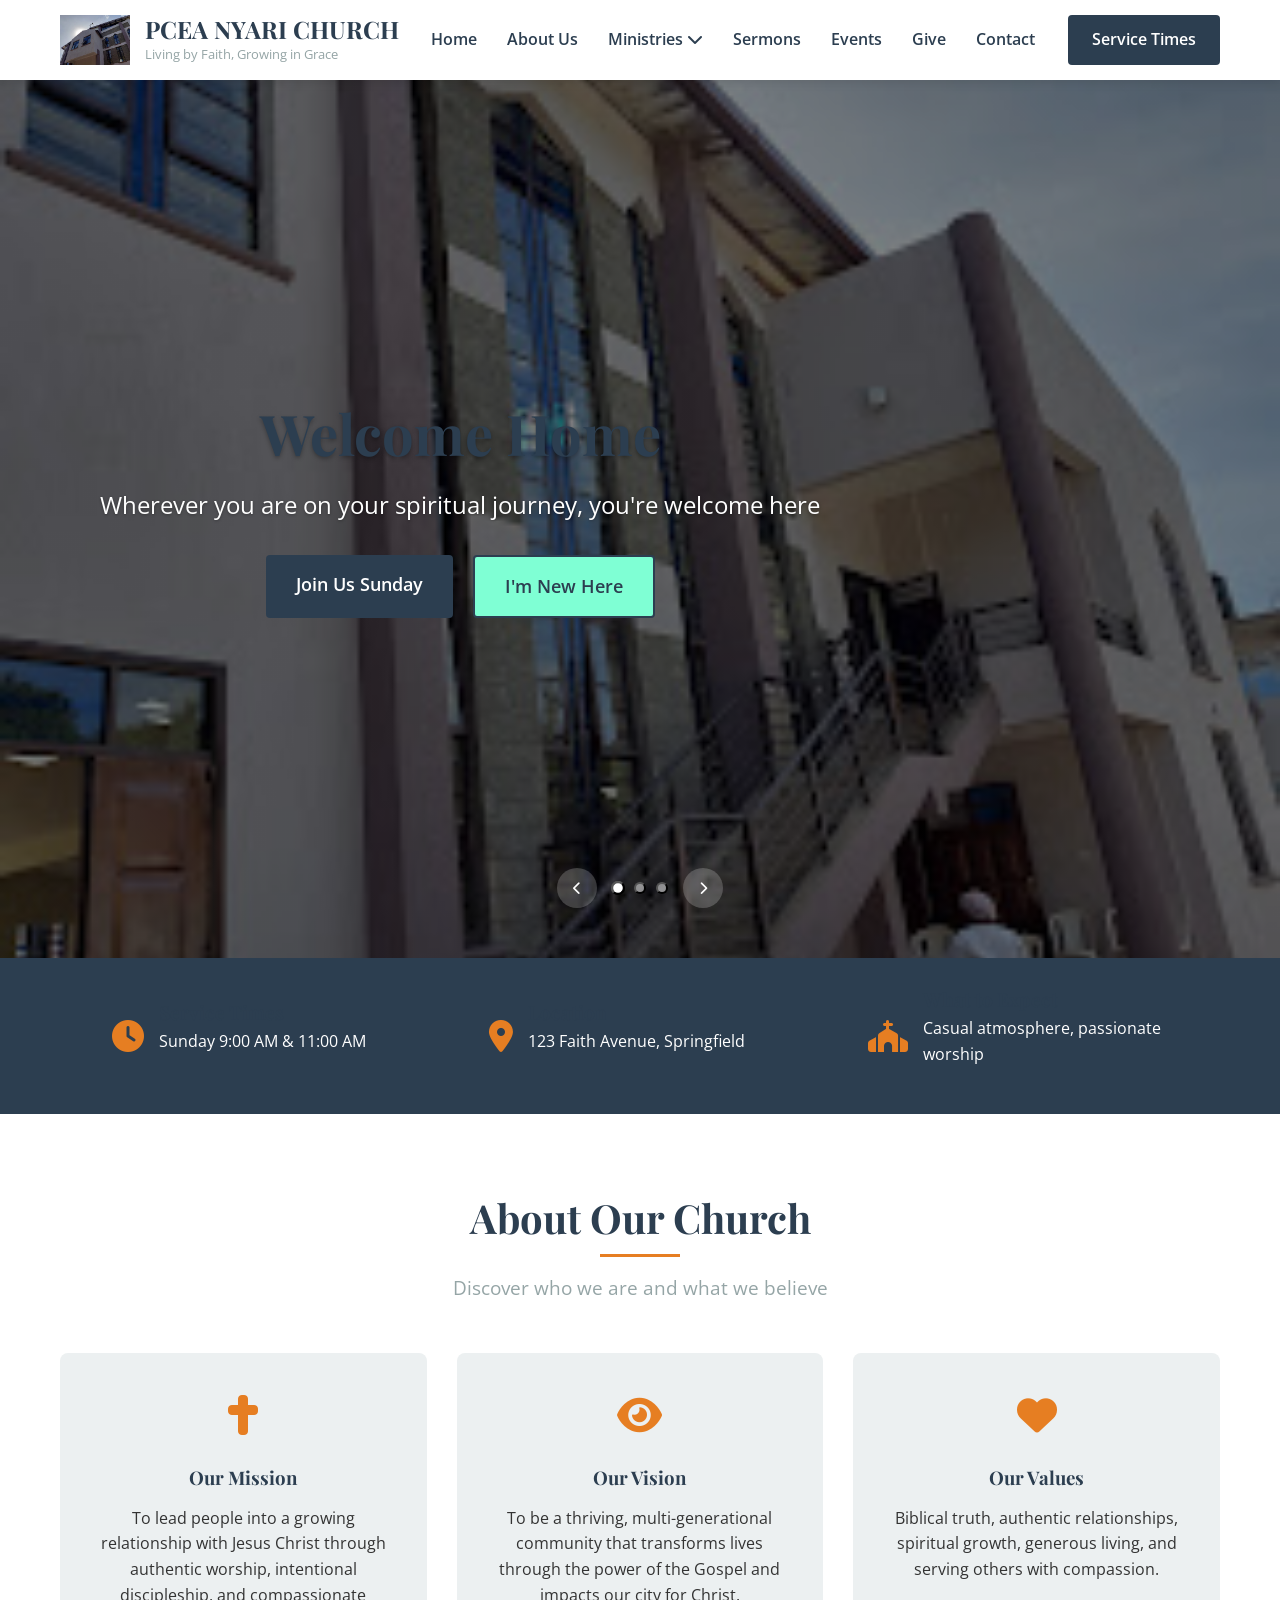
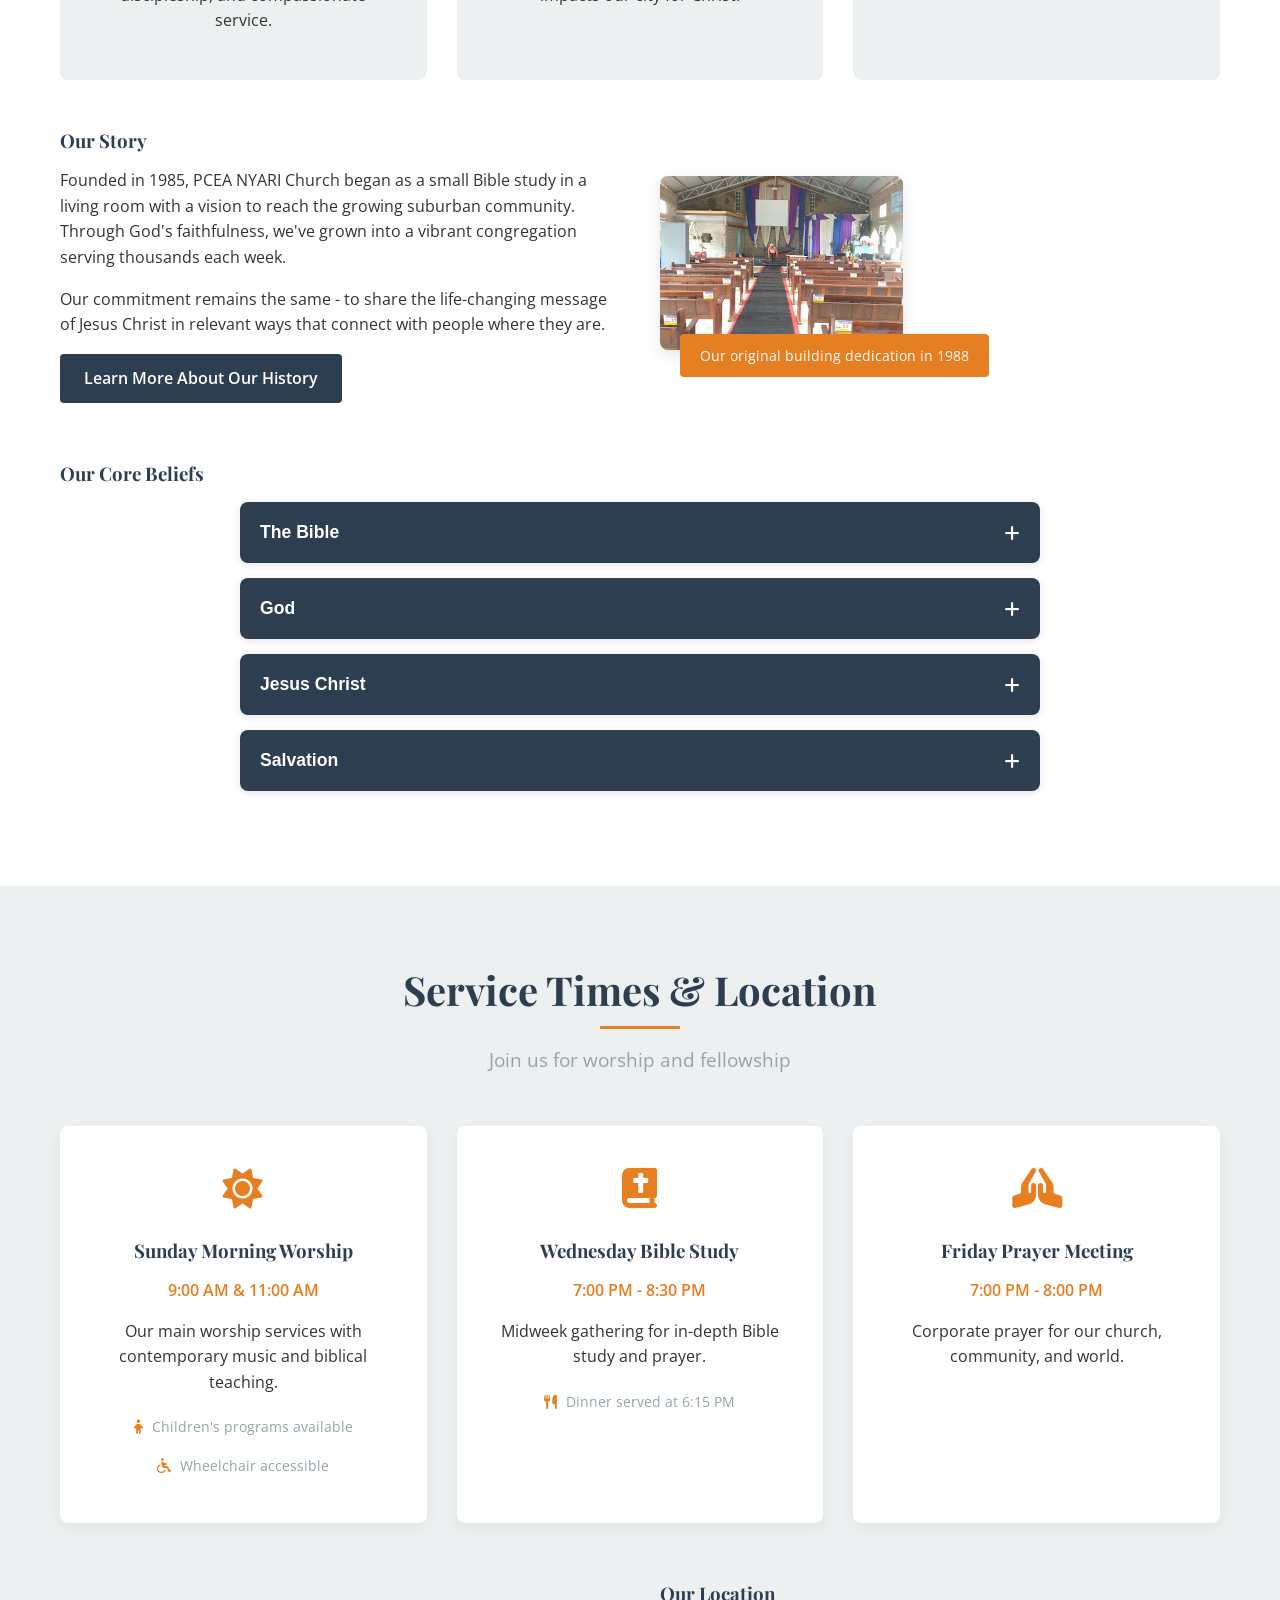
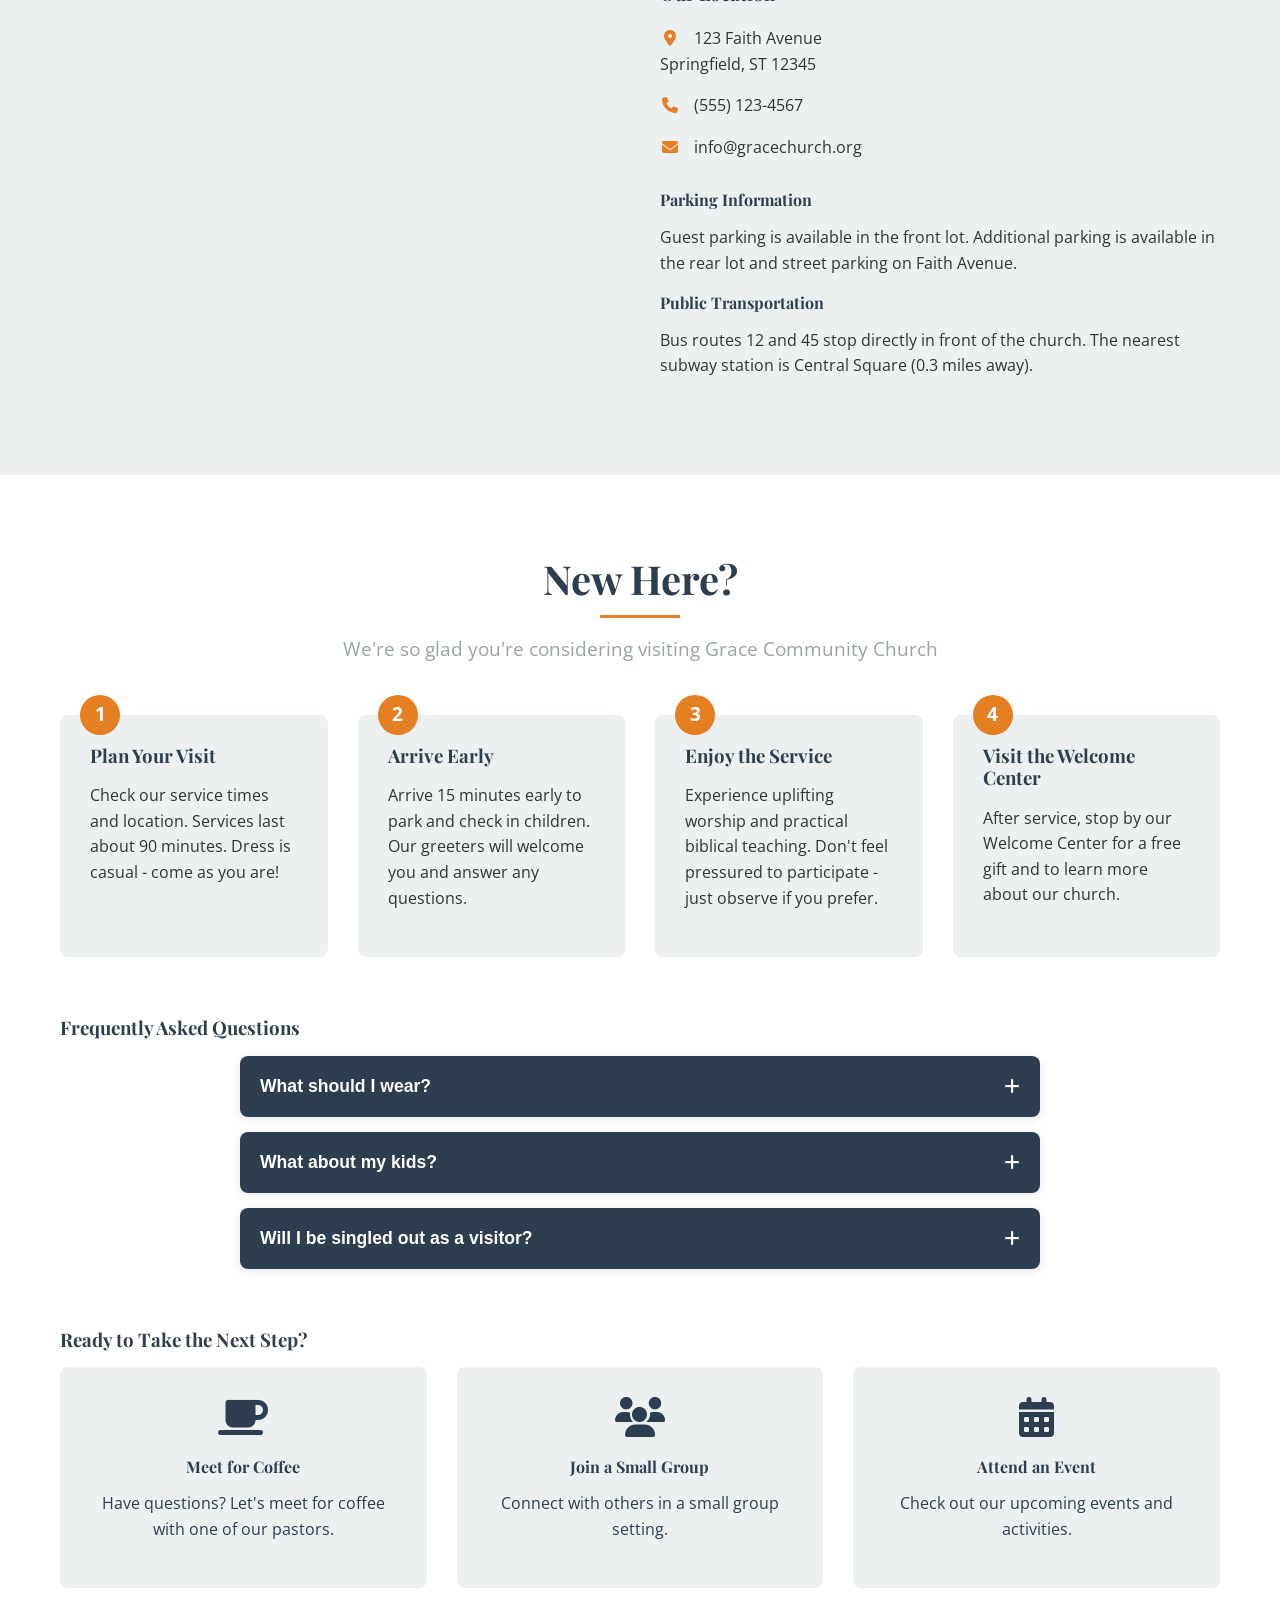
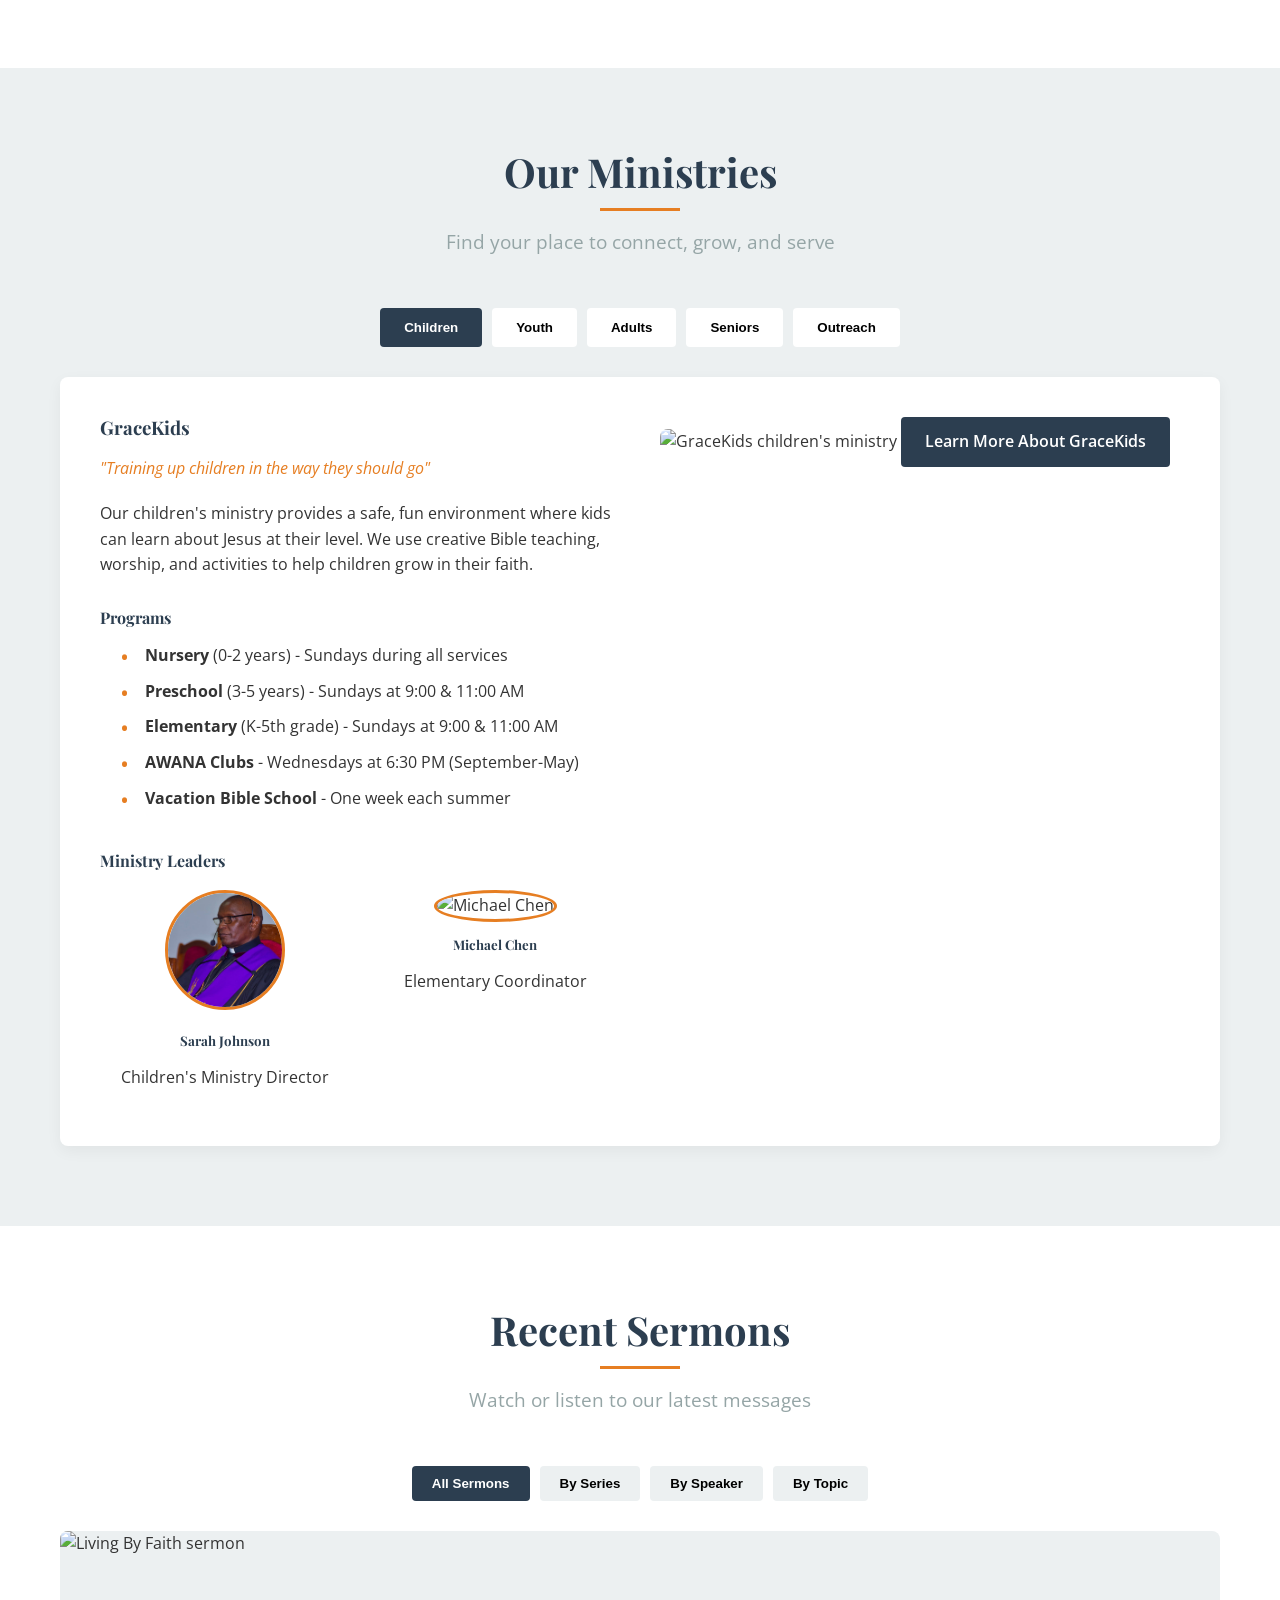
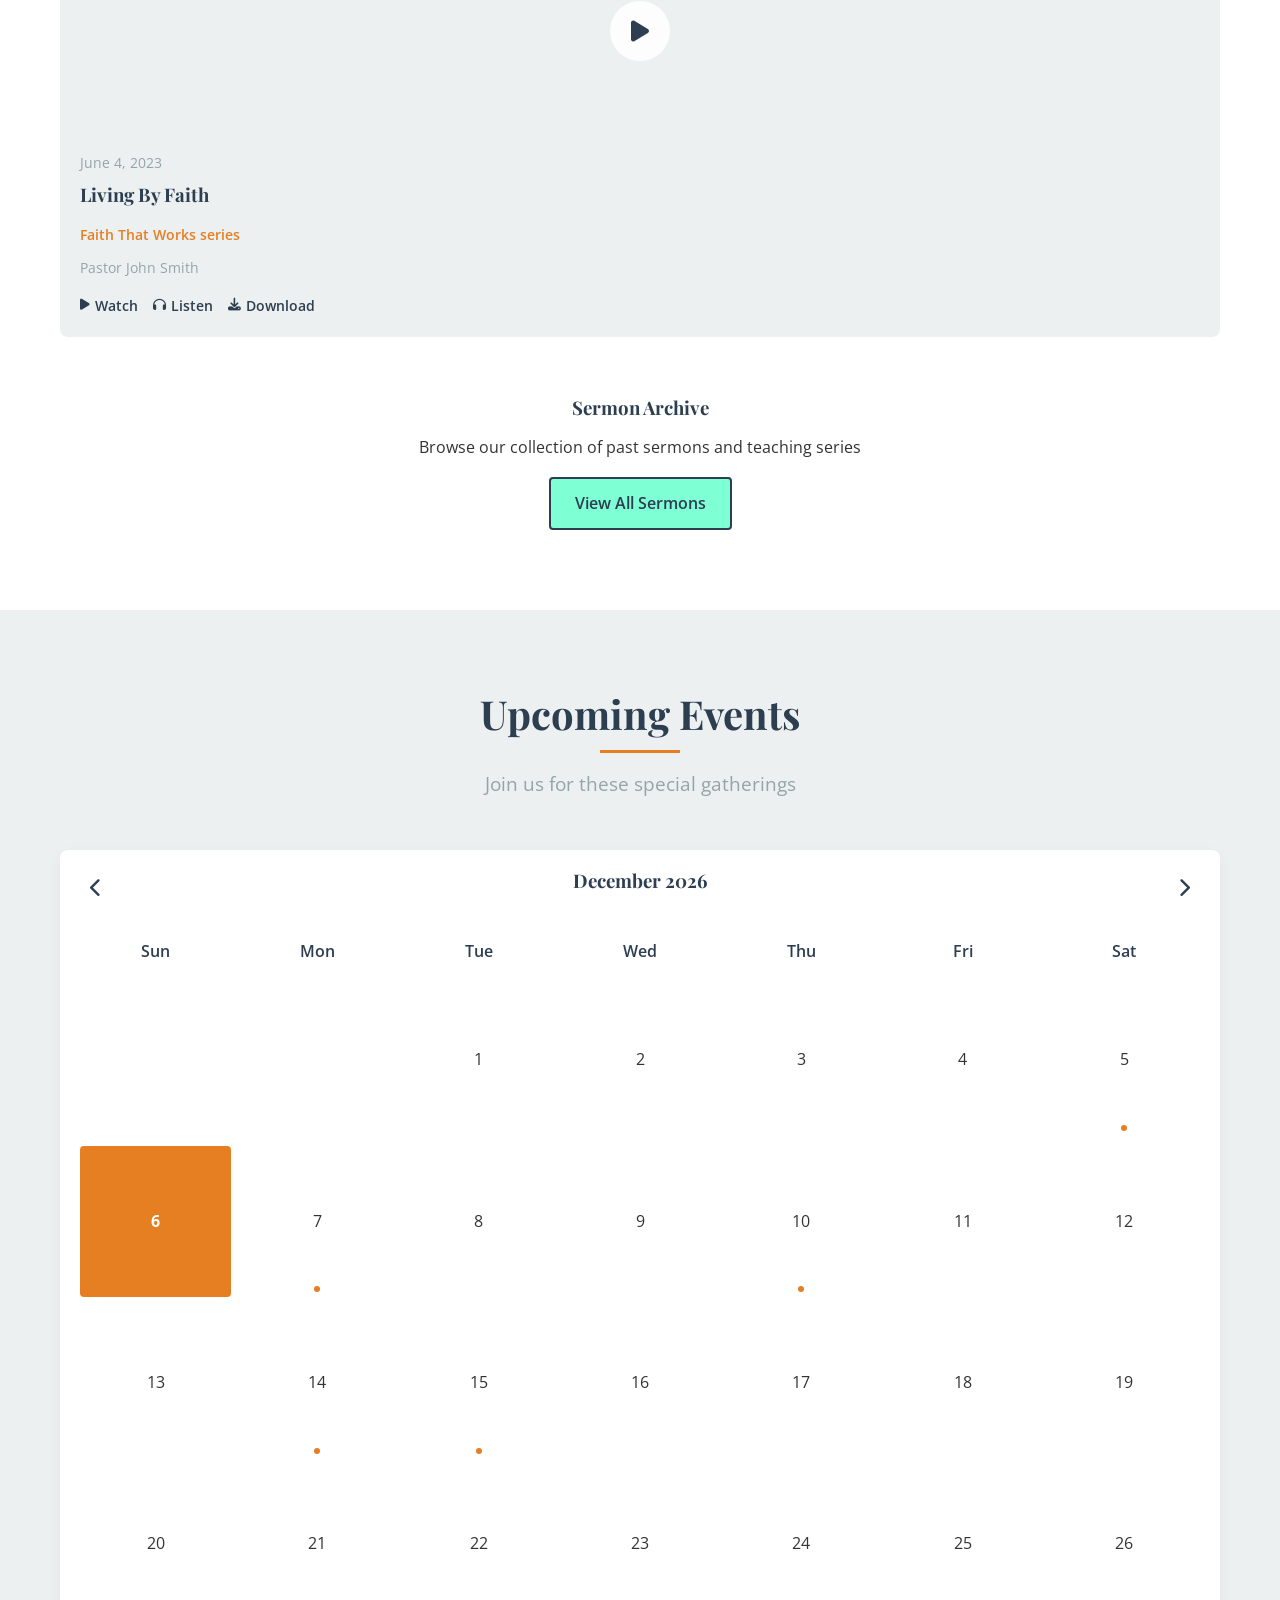
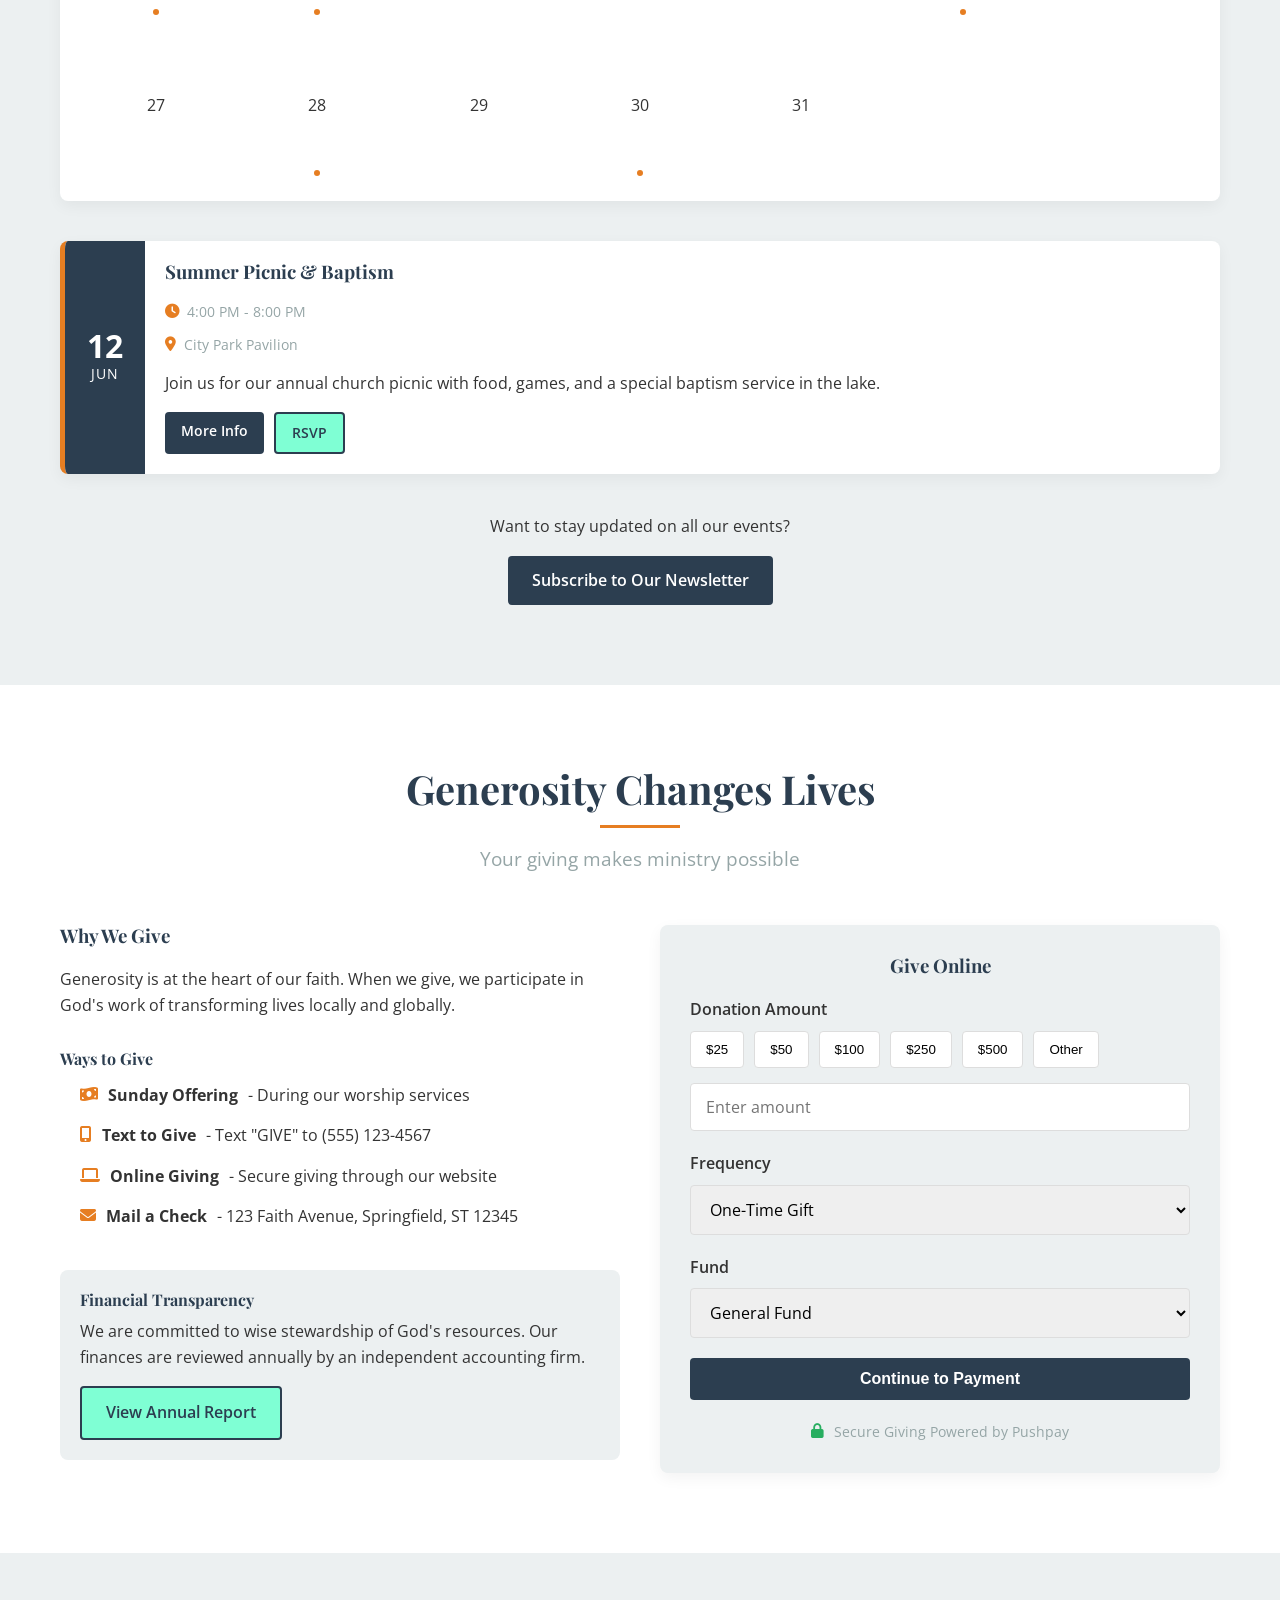
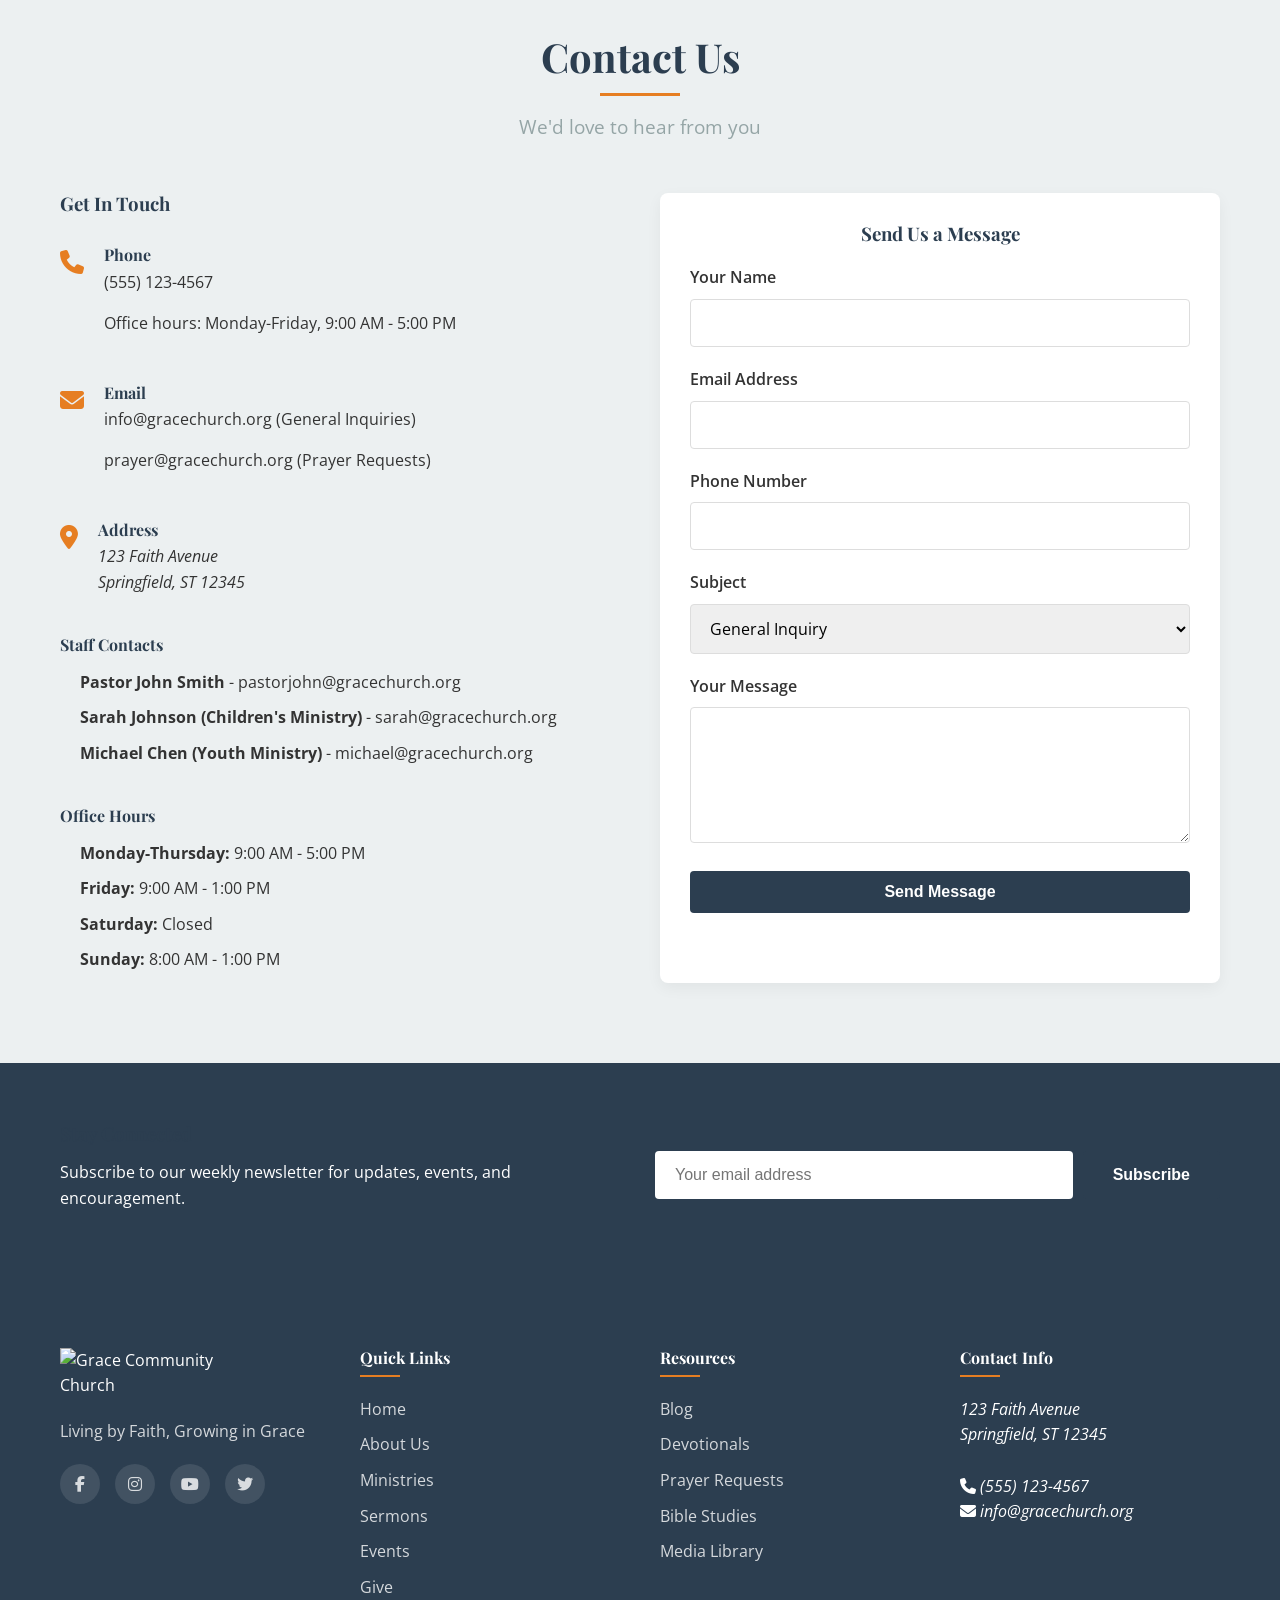
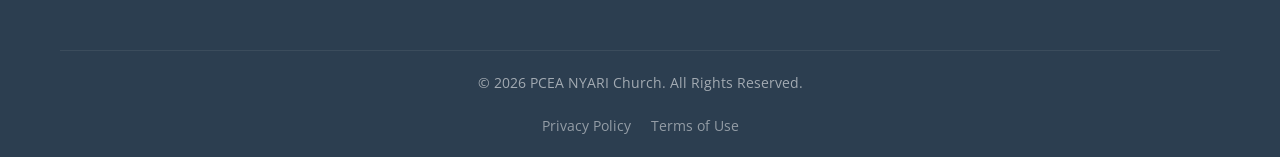
==== commit bad234a8: "m" ====
--- a/index.html
+++ b/index.html
@@ -175,7 +175,7 @@
             <div class="about-content">
                 <div class="about-text">
                     <h3>Our Story</h3>
-                    <p>Founded in 1985, Grace Community Church began as a small Bible study in a living room with a vision to reach the growing suburban community. Through God's faithfulness, we've grown into a vibrant congregation serving thousands each week.</p>
+                    <p>Founded in 1985, PCEA NYARI Church began as a small Bible study in a living room with a vision to reach the growing suburban community. Through God's faithfulness, we've grown into a vibrant congregation serving thousands each week.</p>
                     <p>Our commitment remains the same - to share the life-changing message of Jesus Christ in relevant ways that connect with people where they are.</p>
                     <a href="#history" class="btn">Learn More About Our History</a>
                 </div>
@@ -335,7 +335,7 @@
                             <i class="fas fa-plus"></i>
                         </button>
                         <div class="accordion-content">
-                            <p>We want you to feel comfortable. Most people dress casually in jeans or business casual attire. Some prefer to dress up, while others come in shorts and t-shirts. Wear whatever makes you comfortable!</p>
+                            <p>We want you to feel comfortable. Most people dress casually in jeans or business casual attire. Some prefer to dress up, while others come in shorts and t-shirts. Wear whatever makes you comfortable! But wear something appropriate.</p>
                         </div>
                     </div>
                     <div class="accordion-item">
@@ -439,10 +439,173 @@
                         </div>
                     </div>
                 </div>
-                
-                <div class="tab-content" id="youth">
-                    <!-- Youth Ministry Content -->
-                </div>
+            </div>
+        
+              <!-- Youth Ministry -->
+            <div class="tab-content" id="youth">
+                <div class="ministry-detail">
+                    <div class="ministry-info">
+                        <h3>Youth Ministry (Ages 12-18)</h3>
+                        <p class="ministry-motto">"Equipping the next generation to live for Christ"</p>
+                        <p>Our youth ministry provides a safe space for teenagers to explore their faith, build meaningful relationships, and grow in their walk with God.</p>
+                        
+                        <div class="ministry-programs">
+                            <h4>Programs</h4>
+                            <ul>
+                                <li><strong>Sunday School</strong> - Sundays at 10:00 AM (Bible study tailored for teens)</li>
+                                <li><strong>Youth Group</strong> - Fridays at 7:00 PM (Worship, games, and small groups)</li>
+                                <li><strong>Mission Trips</strong> - Annual summer mission opportunities</li>
+                                <li><strong>Youth Camp</strong> - Summer retreat in the mountains</li>
+                                <li><strong>Leadership Training</strong> - Monthly discipleship program</li>
+                            </ul>
+                        </div>
+                        
+                        <div class="ministry-leaders">
+                            <h4>Youth Leaders</h4>
+                            <div class="leaders-grid">
+                                <div class="leader-card">
+                                    <img src="images/youth-pastor.jpg" alt="Pastor Mark Johnson">
+                                    <h5>Pastor Mark Johnson</h5>
+                                    <p>Youth Pastor</p>
+                                </div>
+                                <div class="leader-card">
+                                    <img src="images/youth-leader.jpg" alt="Sarah Williams">
+                                    <h5>Sarah Williams</h5>
+                                    <p>Youth Leader</p>
+                                </div>
+                            </div>
+                        </div>
+                    </div>
+                    <div class="ministry-image">
+                        <img src="images/youth-ministry.jpg" alt="Youth group activities">
+                        <a href="#youth-events" class="btn">View Upcoming Youth Events</a>
+                    </div>
+                </div>
+            </div>
+            
+            <!-- Adults Ministry -->
+            <div class="tab-content" id="adults">
+                <div class="ministry-detail">
+                    <div class="ministry-info">
+                        <h3>Adult Ministries</h3>
+                        <p class="ministry-motto">"Growing together in faith and fellowship"</p>
+                        <p>We offer various opportunities for adults to connect, study God's Word, and serve together in community.</p>
+                        
+                        <div class="ministry-programs">
+                            <h4>Programs</h4>
+                            <ul>
+                                <li><strong>Small Groups</strong> - Weekly home Bible studies (various locations)</li>
+                                <li><strong>Men's Ministry</strong> - Monthly breakfasts and accountability groups</li>
+                                <li><strong>Women's Ministry</strong> - Bible studies, retreats, and service projects</li>
+                                <li><strong>Marriage Enrichment</strong> - Quarterly workshops for couples</li>
+                                <li><strong>Sunday School Classes</strong> - Age-graded Bible study options</li>
+                            </ul>
+                        </div>
+                        
+                        <div class="ministry-leaders">
+                            <h4>Ministry Leaders</h4>
+                            <div class="leaders-grid">
+                                <div class="leader-card">
+                                    <img src="images/mens-leader.jpg" alt="David Thompson">
+                                    <h5>David Thompson</h5>
+                                    <p>Men's Ministry Coordinator</p>
+                                </div>
+                                <div class="leader-card">
+                                    <img src="images/womens-leader.jpg" alt="Lisa Chen">
+                                    <h5>Lisa Chen</h5>
+                                    <p>Women's Ministry Director</p>
+                                </div>
+                            </div>
+                        </div>
+                    </div>
+                    <div class="ministry-image">
+                        <img src="images/adult-ministry.jpg" alt="Adult Bible study group">
+                        <a href="#adult-groups" class="btn">Join a Small Group</a>
+                    </div>
+                </div>
+            </div>
+            
+            <!-- Seniors Ministry -->
+            <div class="tab-content" id="seniors">
+                <div class="ministry-detail">
+                    <div class="ministry-info">
+                        <h3>Golden Years Ministry (55+)</h3>
+                        <p class="ministry-motto">"Seasoned with grace, serving with purpose"</p>
+                        <p>Our seniors ministry provides fellowship, spiritual growth, and service opportunities tailored for those in their golden years.</p>
+                        
+                        <div class="ministry-programs">
+                            <h4>Programs</h4>
+                            <ul>
+                                <li><strong>Golden Fellowship</strong> - Monthly luncheons with speakers</li>
+                                <li><strong>Bible Study</strong> - Wednesday mornings at 10:00 AM</li>
+                                <li><strong>Day Trips</strong> - Quarterly outings to local attractions</li>
+                                <li><strong>Prayer Shawl Ministry</strong> - Knitting/crocheting for those in need</li>
+                                <li><strong>Legacy Builders</strong> - Mentoring younger generations</li>
+                            </ul>
+                        </div>
+                        
+                        <div class="ministry-leaders">
+                            <h4>Ministry Leaders</h4>
+                            <div class="leaders-grid">
+                                <div class="leader-card">
+                                    <img src="images/seniors-leader1.jpg" alt="Robert and Mary Wilson">
+                                    <h5>Robert & Mary Wilson</h5>
+                                    <p>Senior Ministry Coordinators</p>
+                                </div>
+                            </div>
+                        </div>
+                    </div>
+                    <div class="ministry-image">
+                        <img src="images/seniors-ministry.jpg" alt="Seniors group enjoying fellowship">
+                        <a href="#seniors-calendar" class="btn">View Monthly Calendar</a>
+                    </div>
+                </div>
+            </div>
+            
+            <!-- Outreach Ministry -->
+            <div class="tab-content" id="outreach">
+                <div class="ministry-detail">
+                    <div class="ministry-info">
+                        <h3>Outreach & Missions</h3>
+                        <p class="ministry-motto">"Taking God's love beyond our walls"</p>
+                        <p>We're committed to serving our local community and supporting global missions to share the Gospel.</p>
+                        
+                        <div class="ministry-programs">
+                            <h4>Programs</h4>
+                            <ul>
+                                <li><strong>Food Pantry</strong> - Open every Saturday 9am-12pm</li>
+                                <li><strong>Homeless Ministry</strong> - Monthly outreach to local shelters</li>
+                                <li><strong>International Missions</strong> - Supporting missionaries in 5 countries</li>
+                                <li><strong>Prison Ministry</strong> - Weekly Bible studies at county jail</li>
+                                <li><strong>Community Events</strong> - Free concerts, block parties, and more</li>
+                            </ul>
+                        </div>
+                        
+                        <div class="ministry-leaders">
+                            <h4>Ministry Leaders</h4>
+                            <div class="leaders-grid">
+                                <div class="leader-card">
+                                    <img src="images/outreach-pastor.jpg" alt="Pastor Michael Brown">
+                                    <h5>Pastor Michael Brown</h5>
+                                    <p>Outreach Pastor</p>
+                                </div>
+                                <div class="leader-card">
+                                    <img src="images/missions-coord.jpg" alt="Jessica Martinez">
+                                    <h5>Jessica Martinez</h5>
+                                    <p>Missions Coordinator</p>
+                                </div>
+                            </div>
+                        </div>
+                    </div>
+                    <div class="ministry-image">
+                        <img src="images/outreach-ministry.jpg" alt="Volunteers serving at food pantry">
+                        <a href="#volunteer" class="btn">Volunteer Opportunities</a>
+                    </div>
+                </div>
+            </div>
+        </div>
+    </div>
+</section>
                 
                 <!-- Other ministry tabs content would go here -->
             </div>
@@ -787,7 +950,7 @@
             </div>
             
             <div class="footer-bottom">
-                <p>&copy; <span id="current-year"></span> Grace Community Church. All Rights Reserved.</p>
+                <p>&copy; <span id="current-year"></span> PCEA NYARI Church. All Rights Reserved.</p>
                 <div class="footer-links">
                     <a href="#privacy">Privacy Policy</a>
                     <a href="#terms">Terms of Use</a>
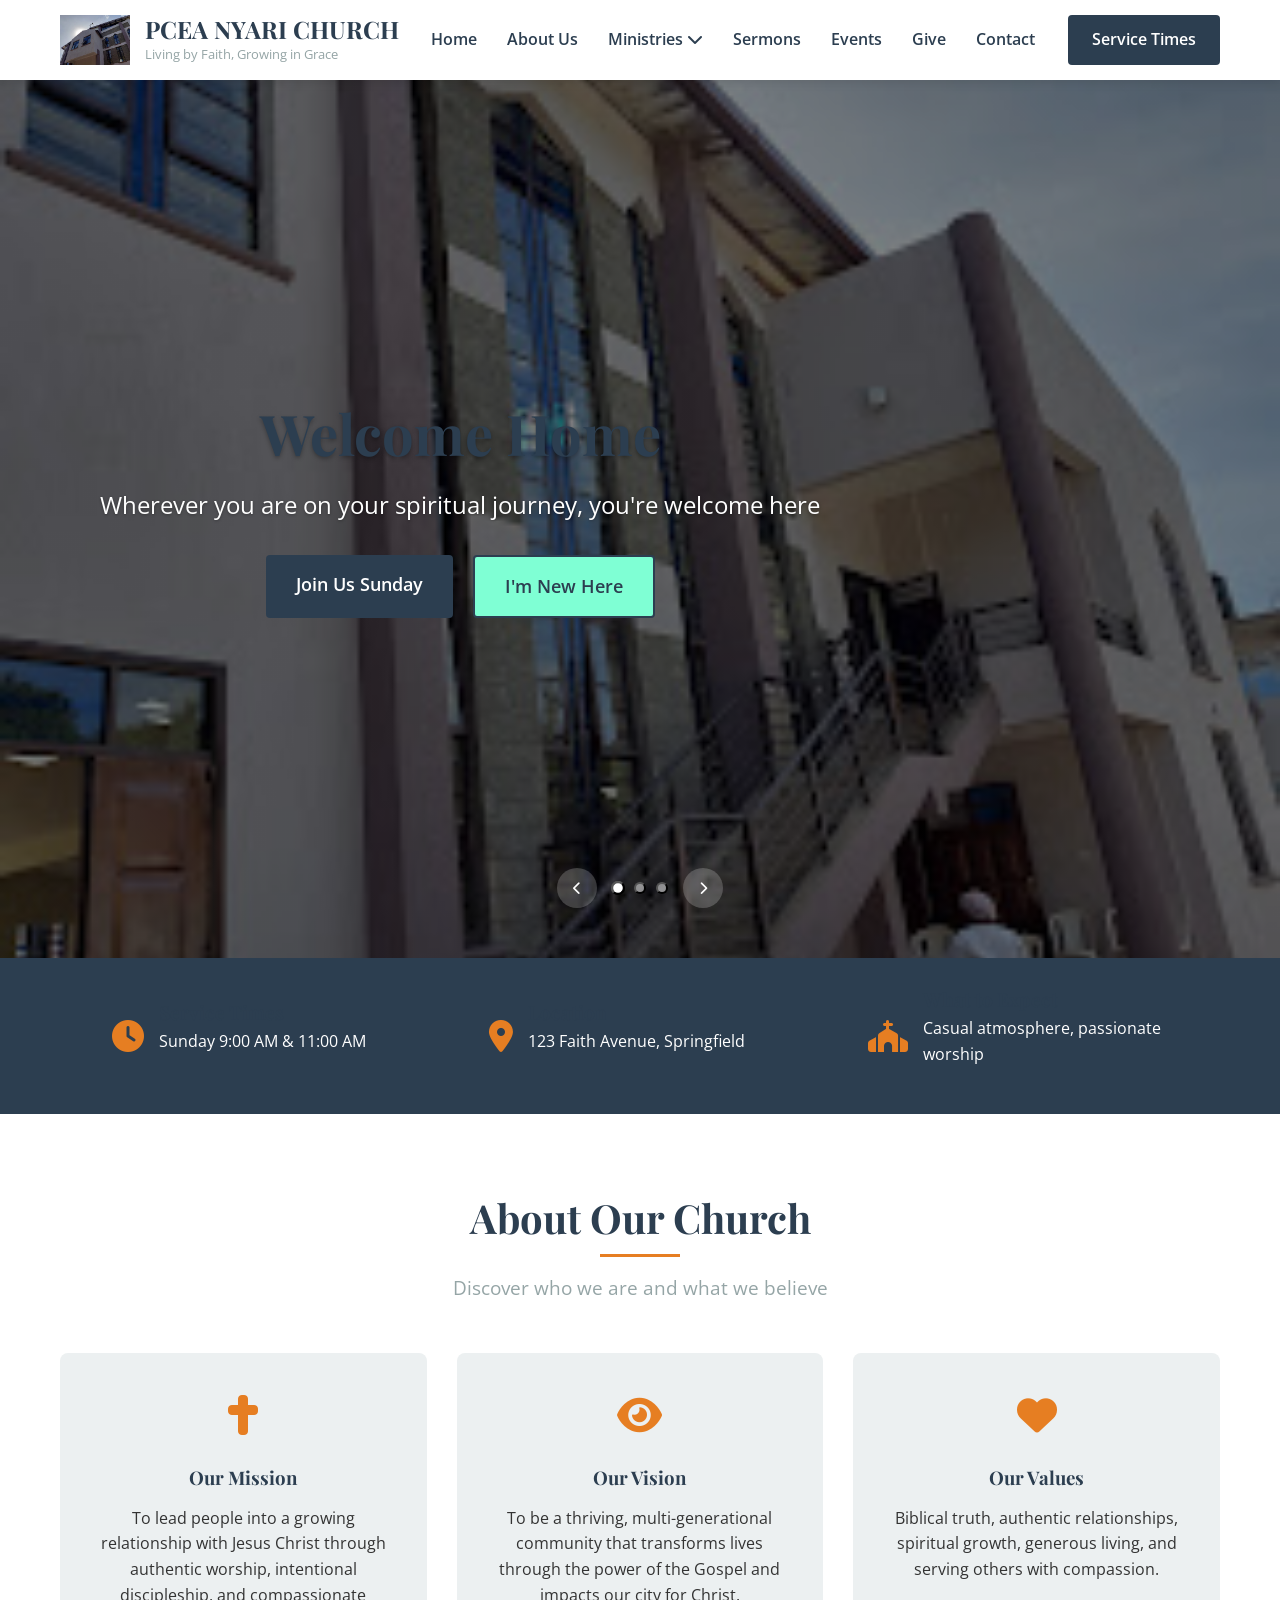
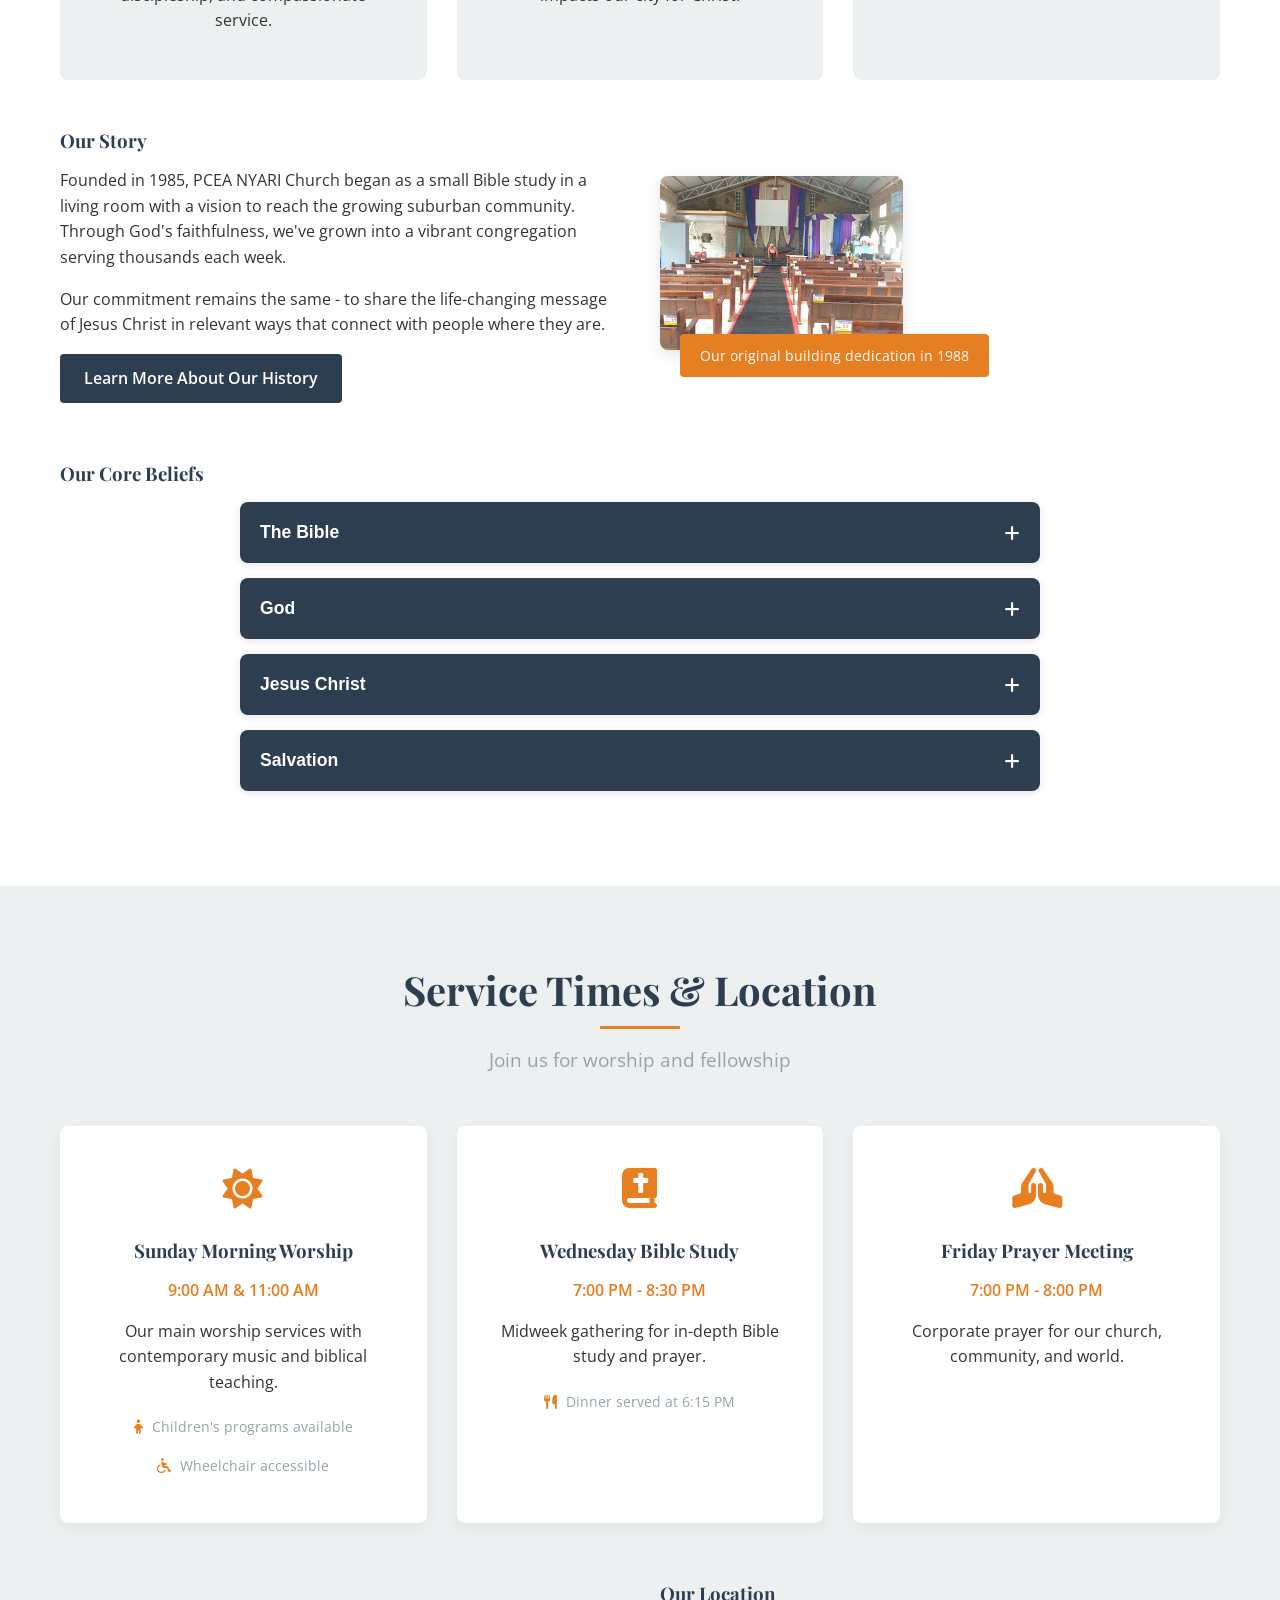
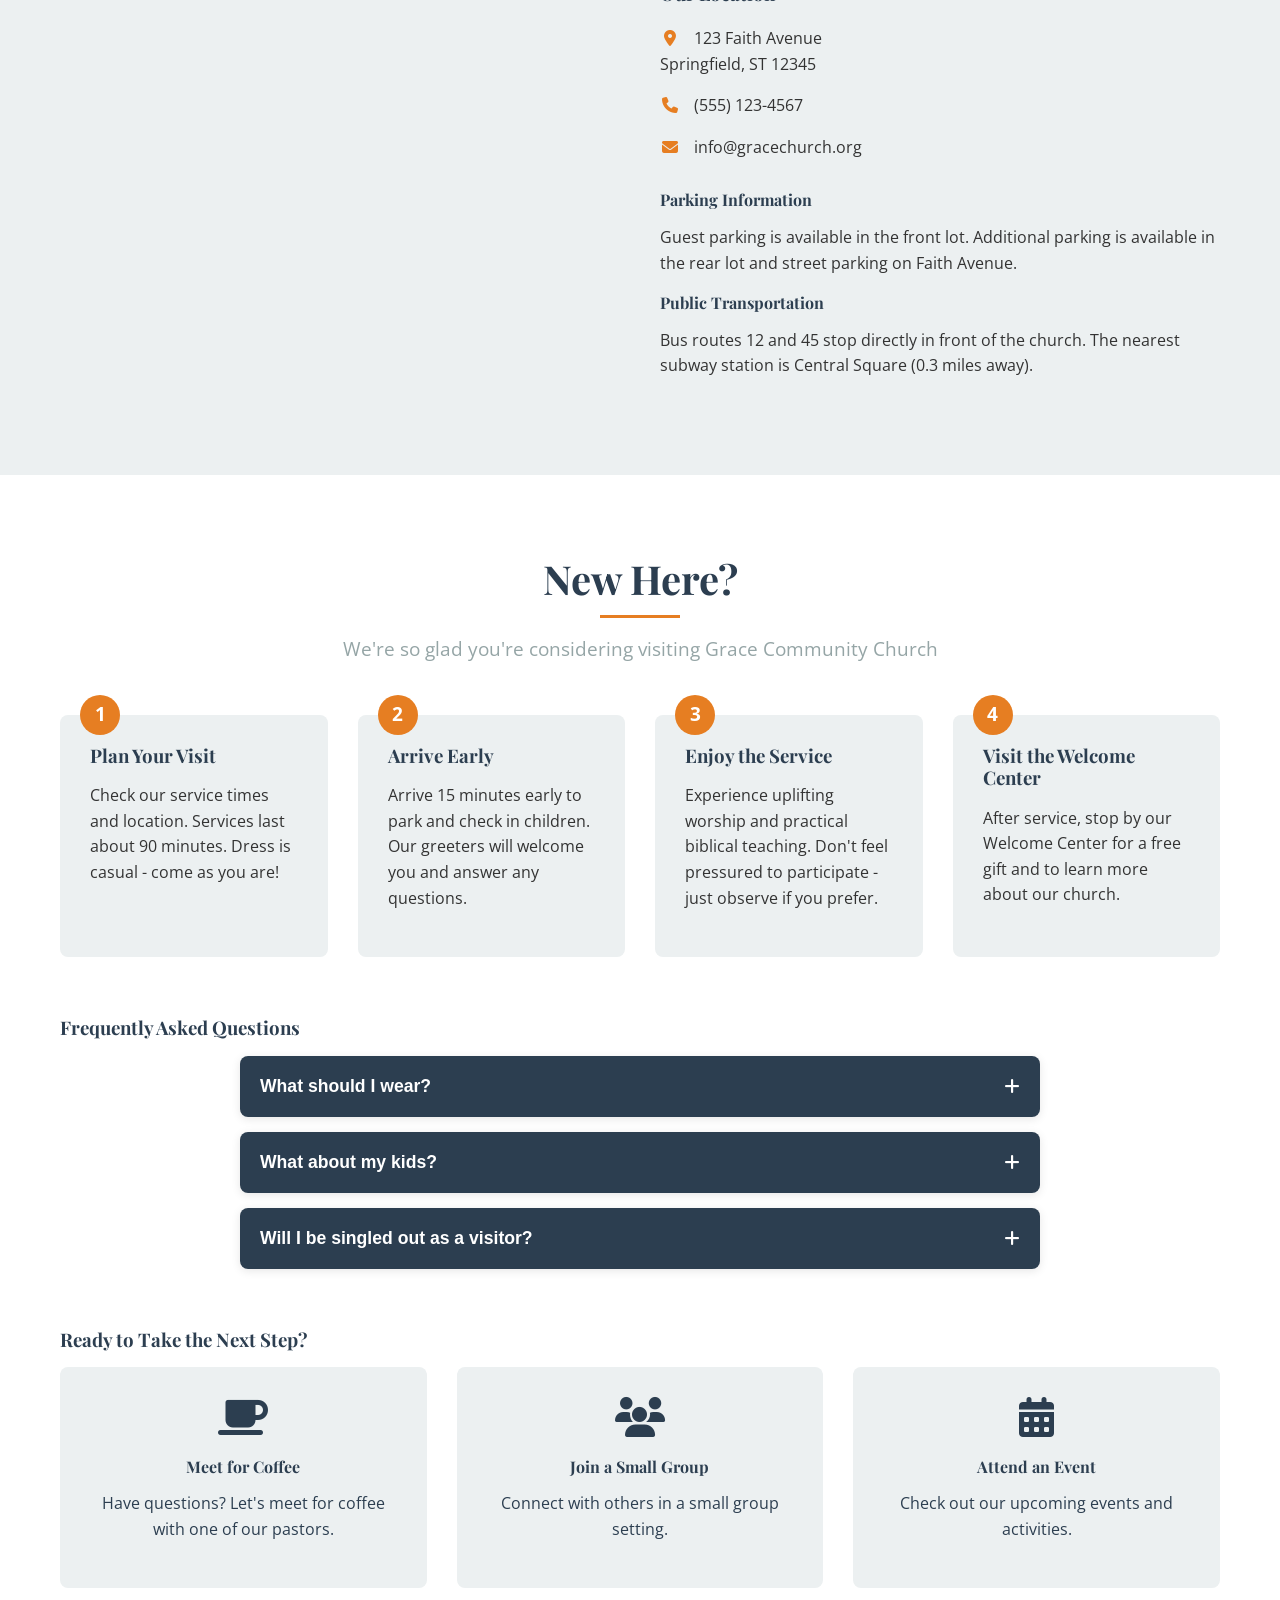
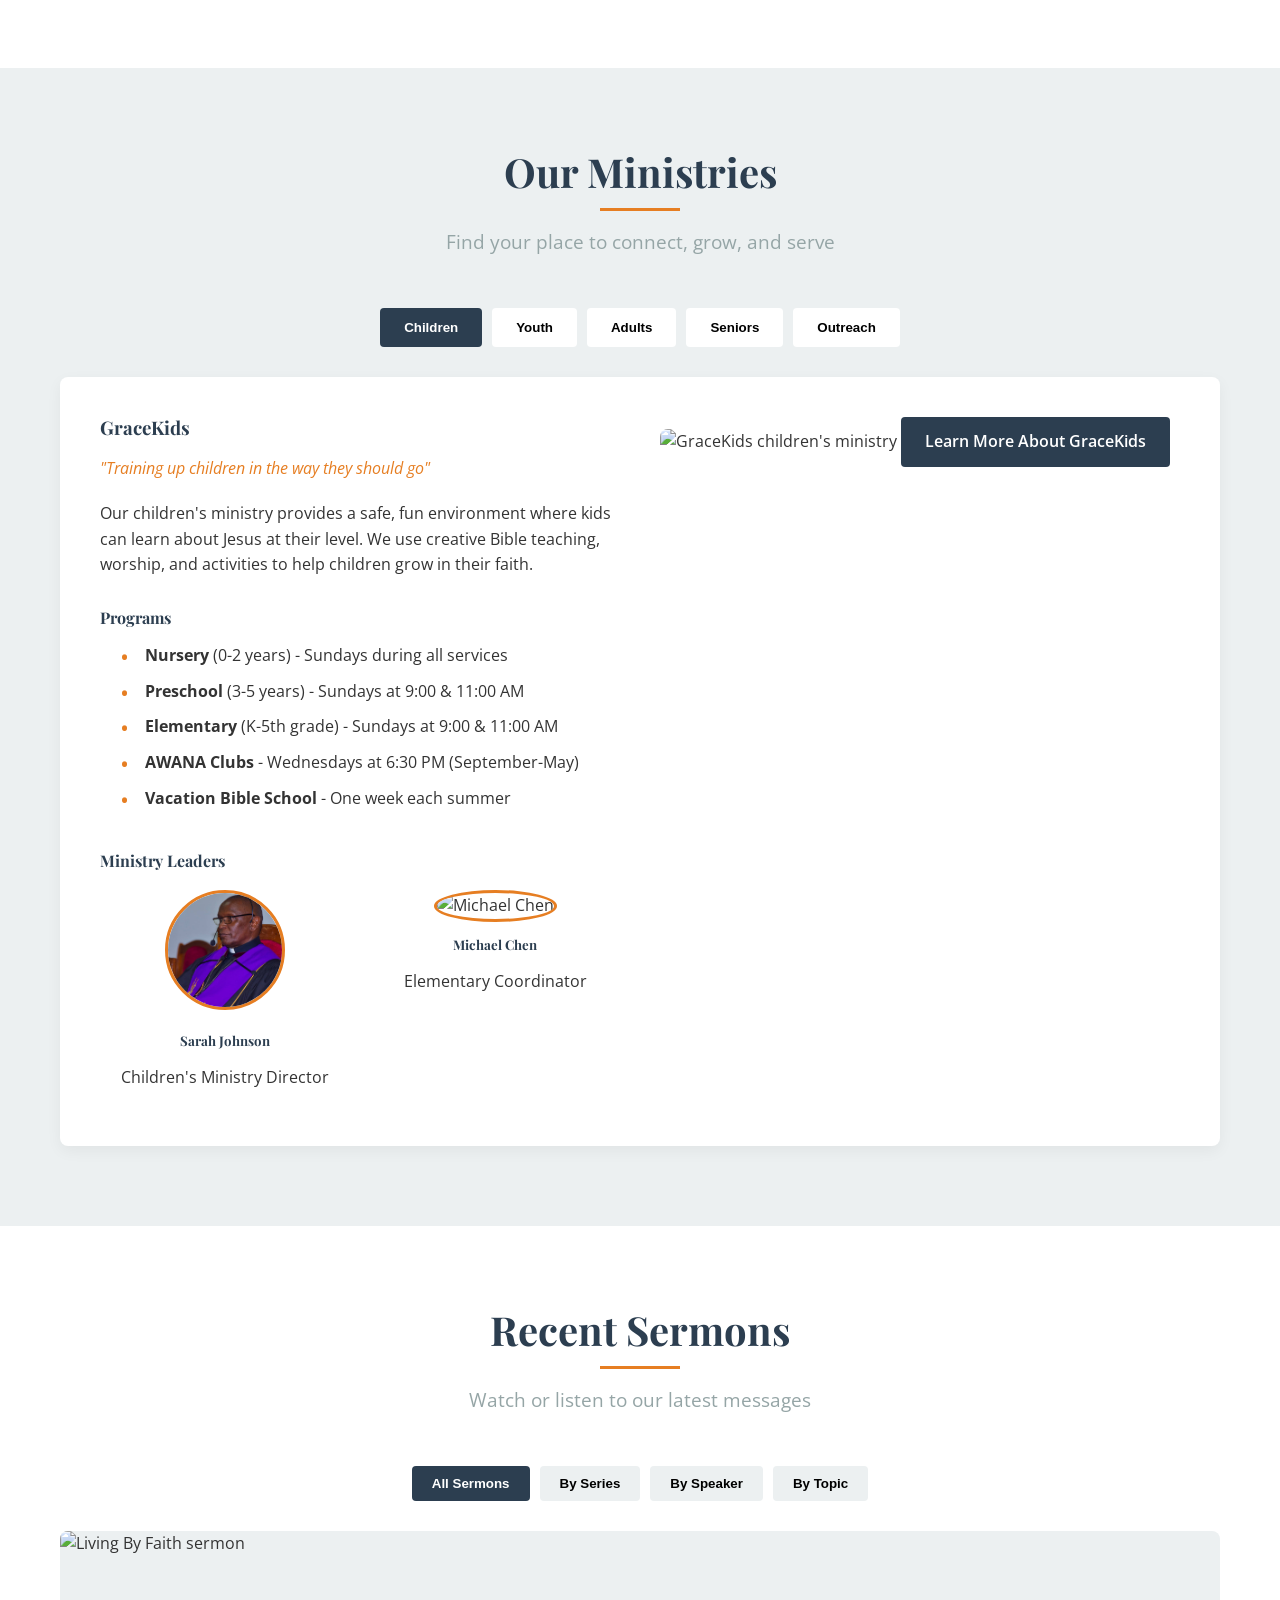
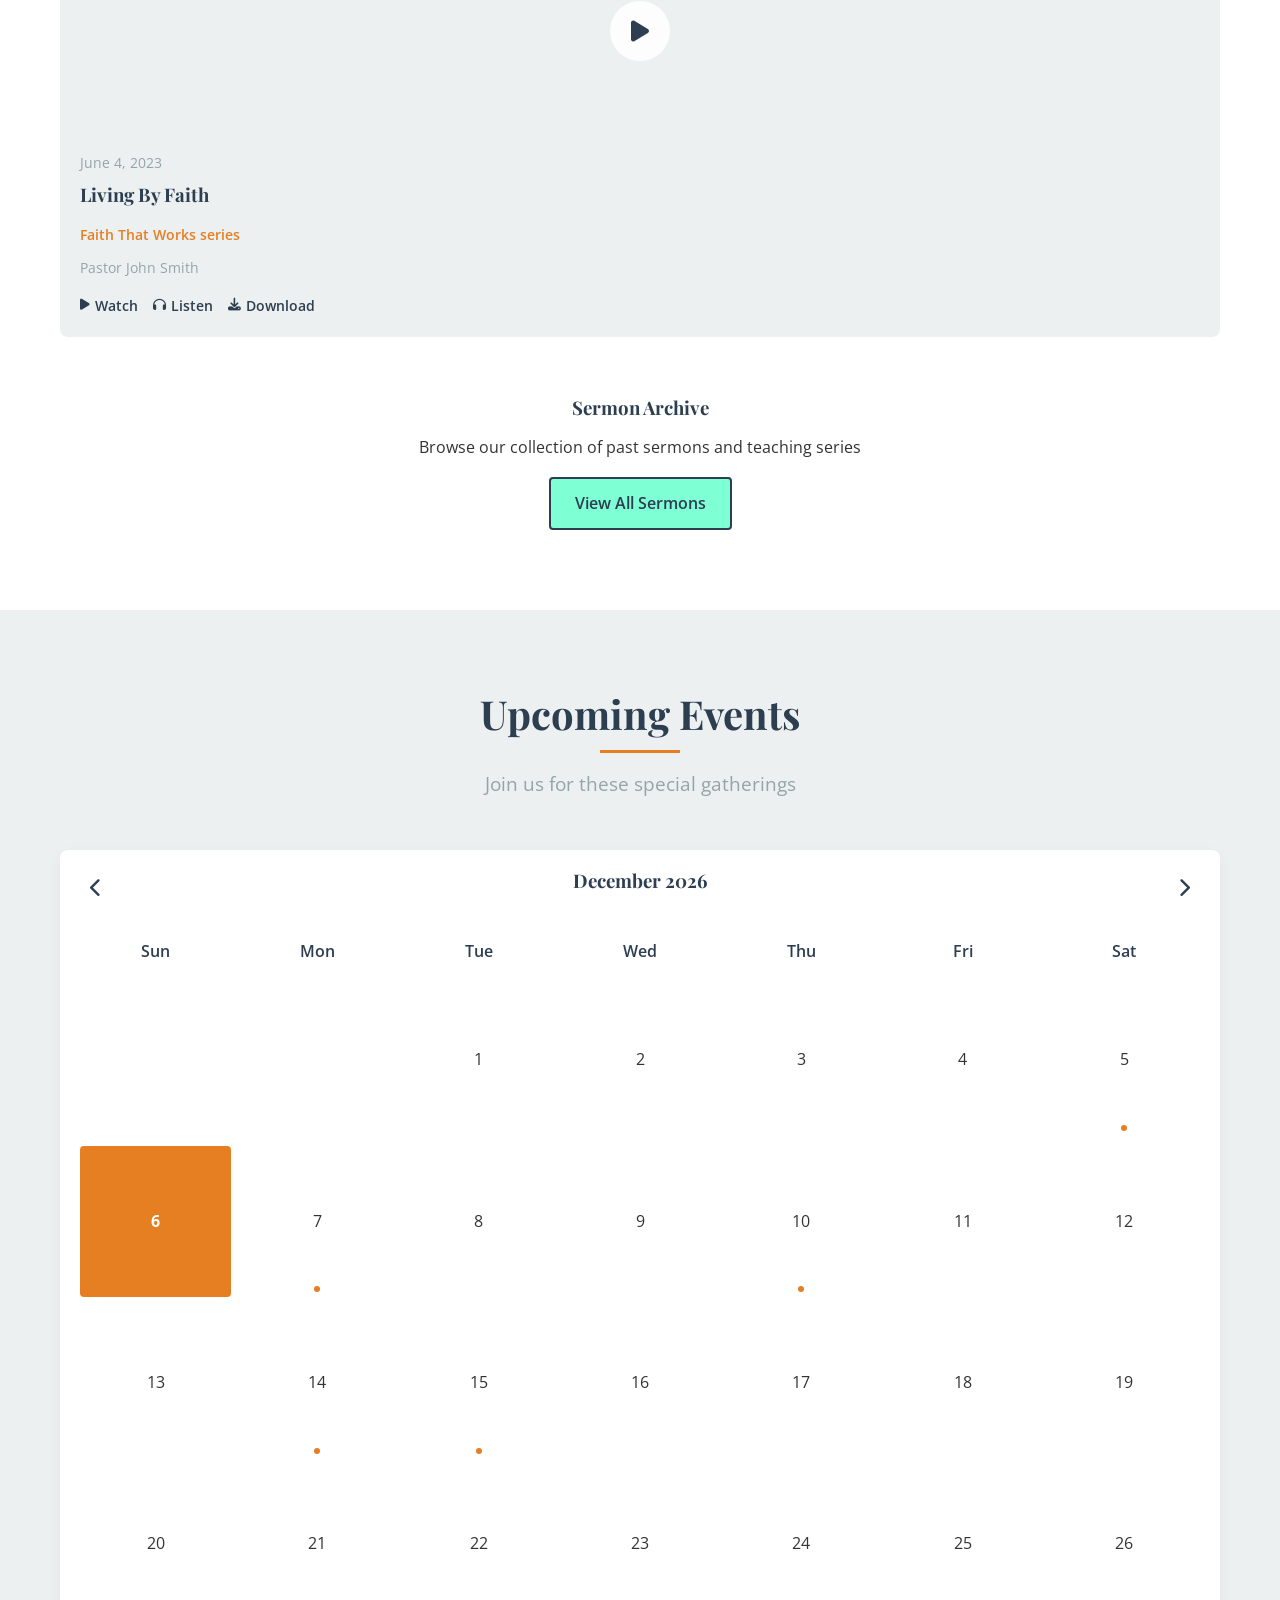
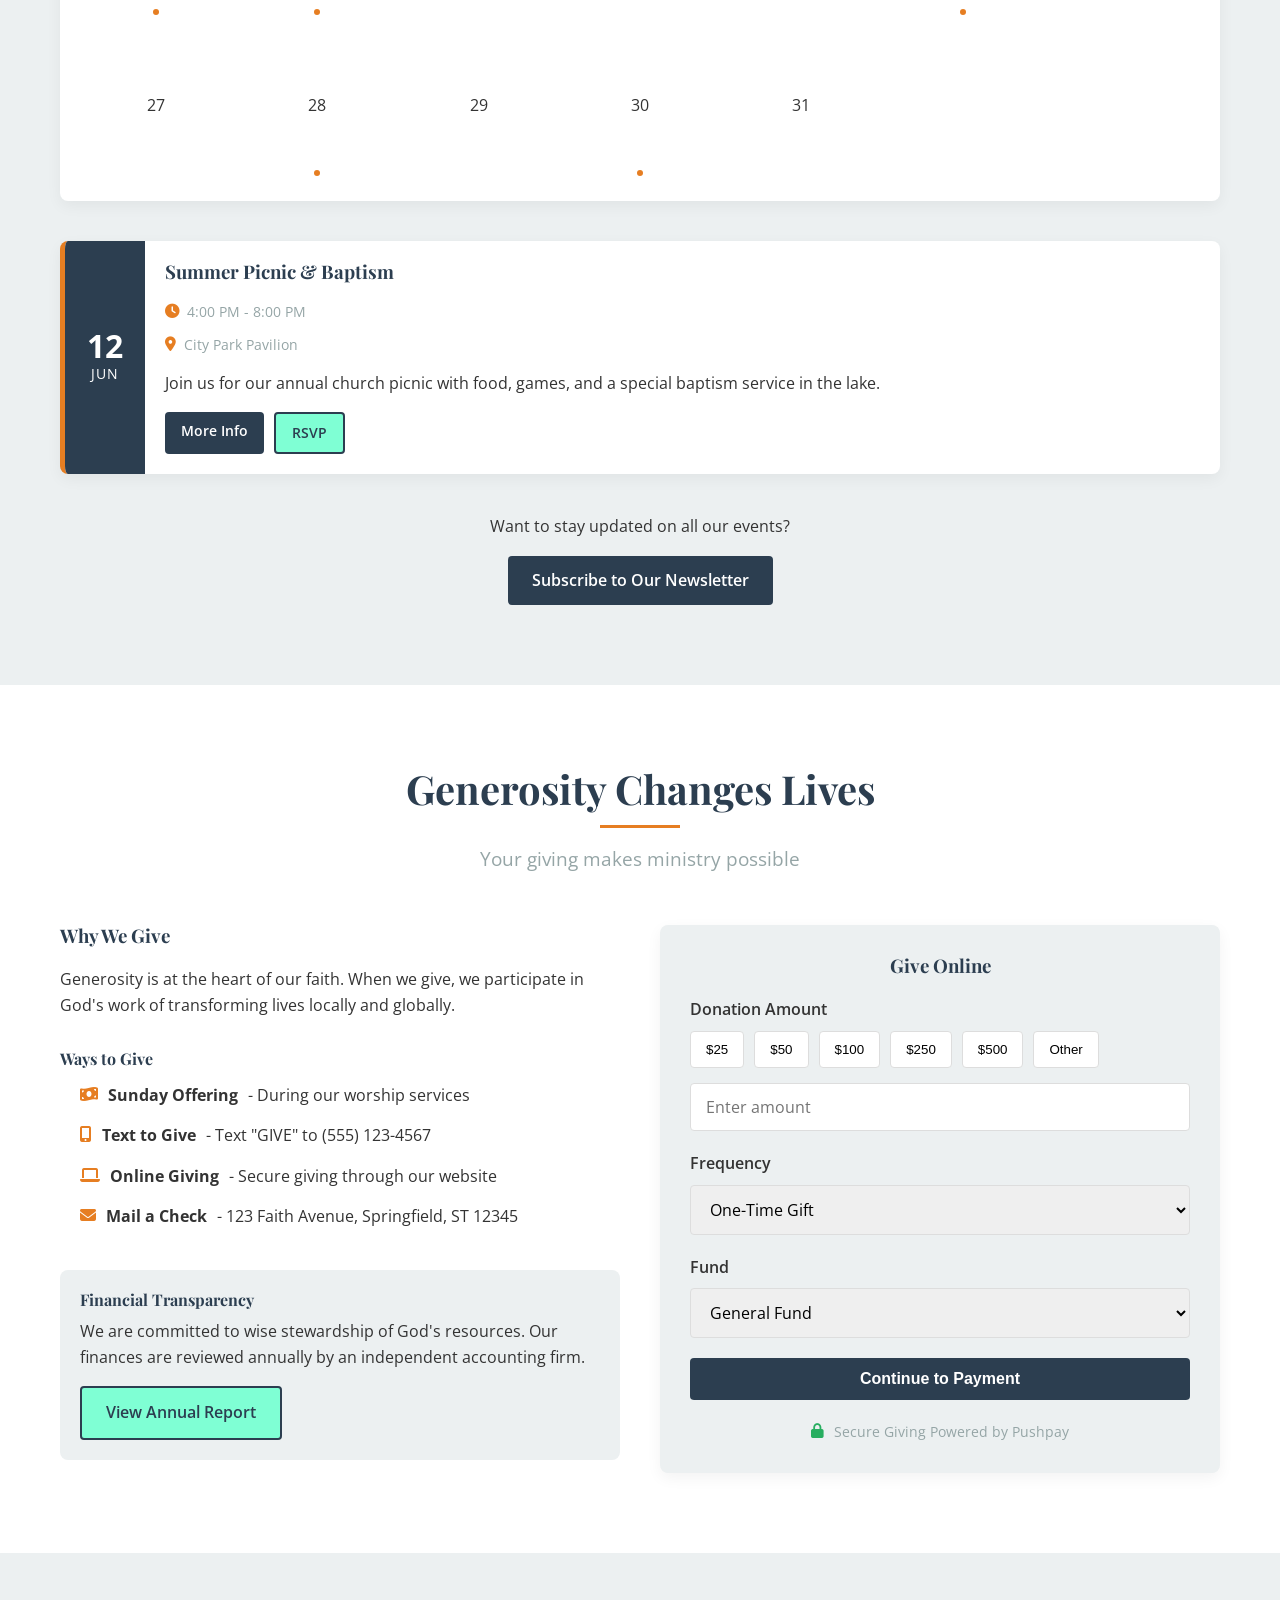
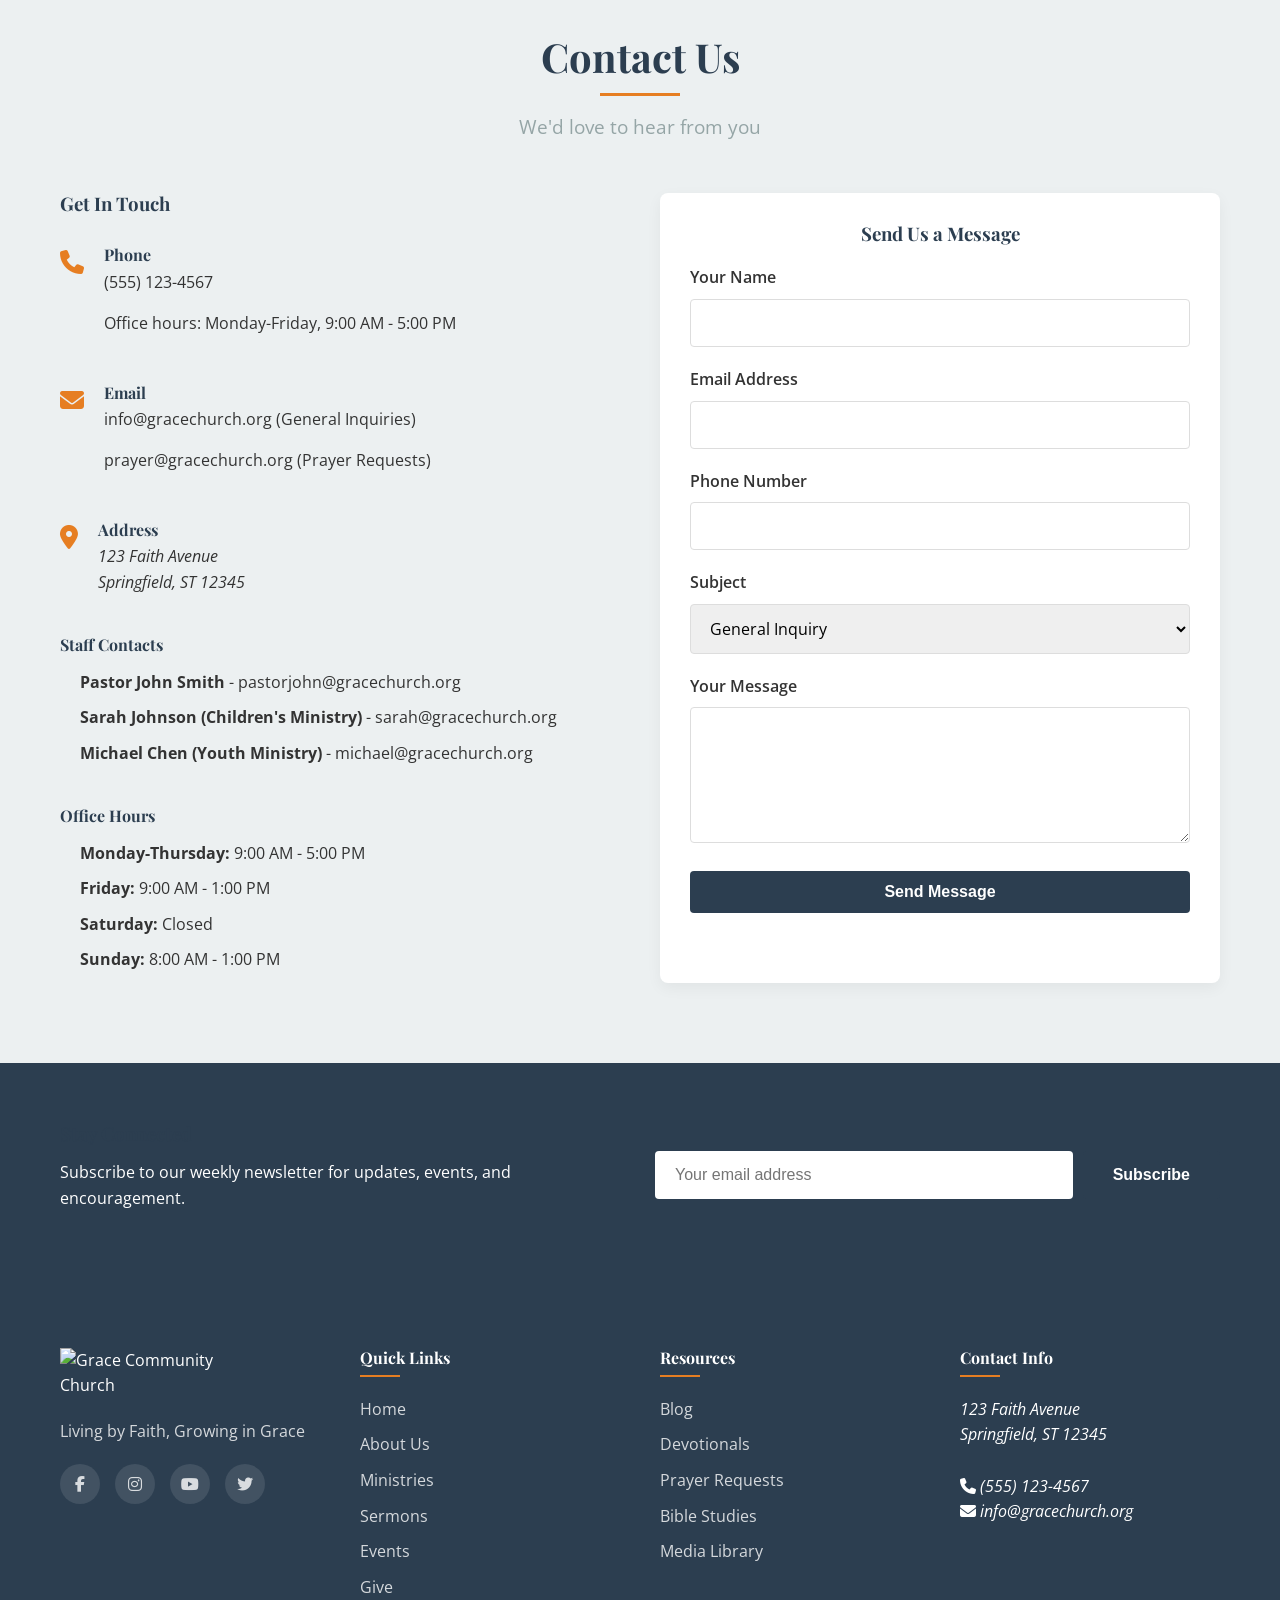
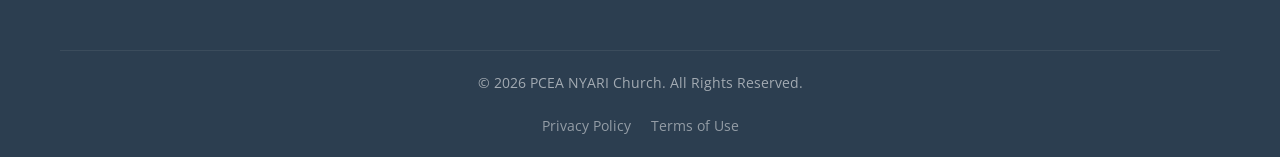
==== commit 5be3d56c: "youth touches" ====
--- a/index.html
+++ b/index.html
@@ -477,7 +477,7 @@
                         </div>
                     </div>
                     <div class="ministry-image">
-                        <img src="images/youth-ministry.jpg" alt="Youth group activities">
+                        <img src="images/youth.jpg" alt="Youth group activities">
                         <a href="#youth-events" class="btn">View Upcoming Youth Events</a>
                     </div>
                 </div>
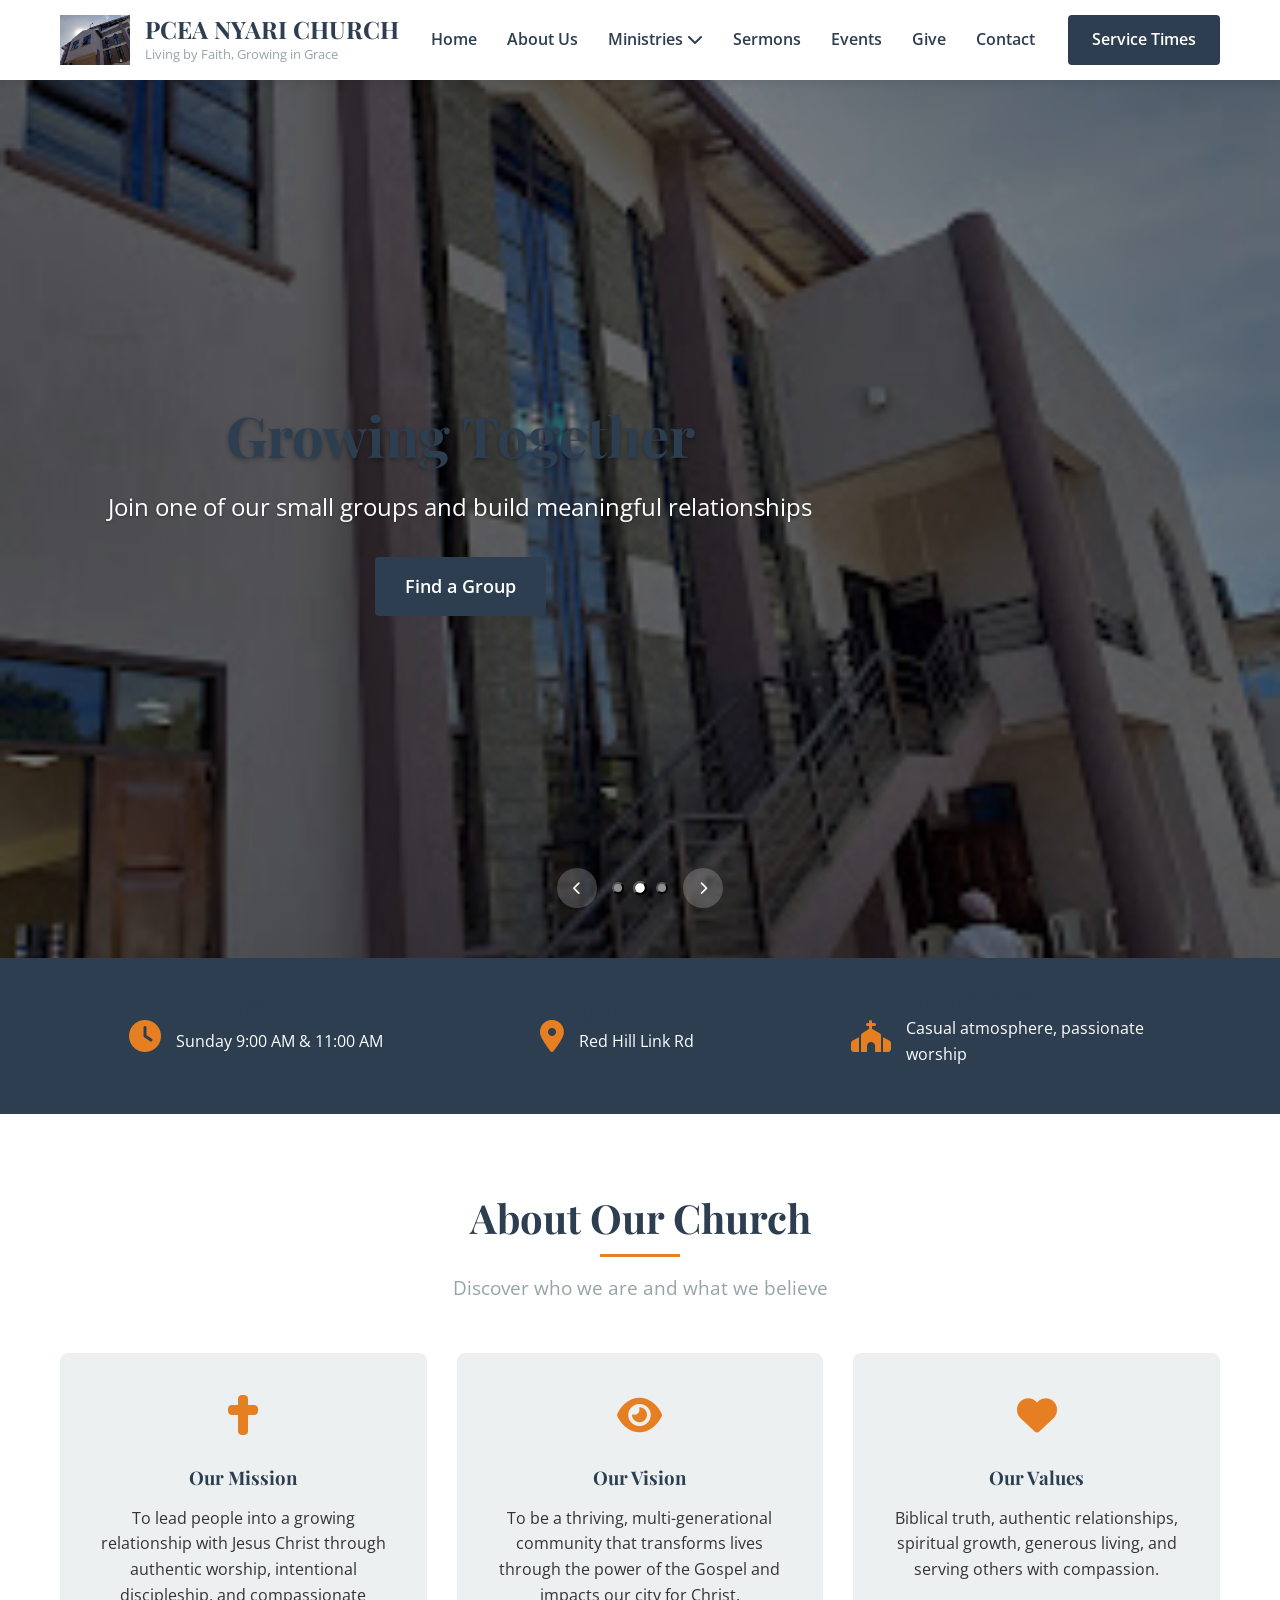
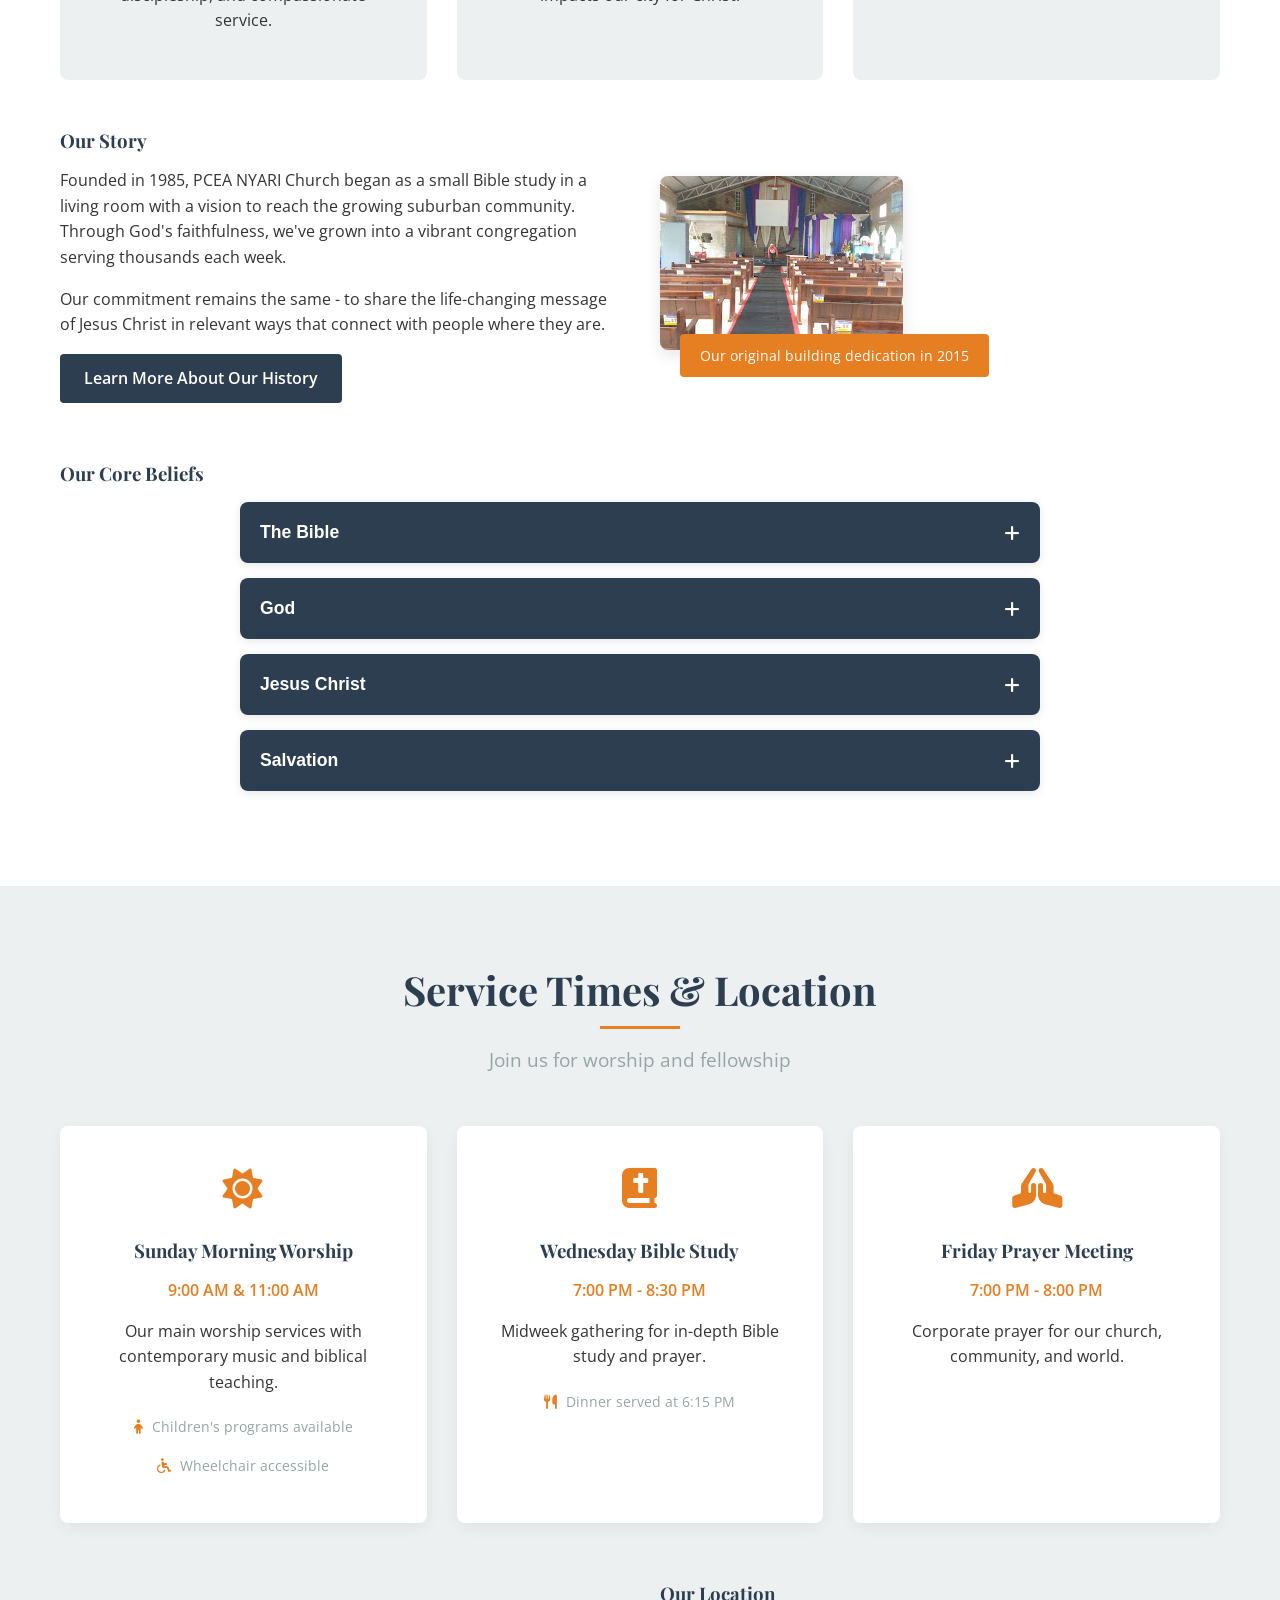
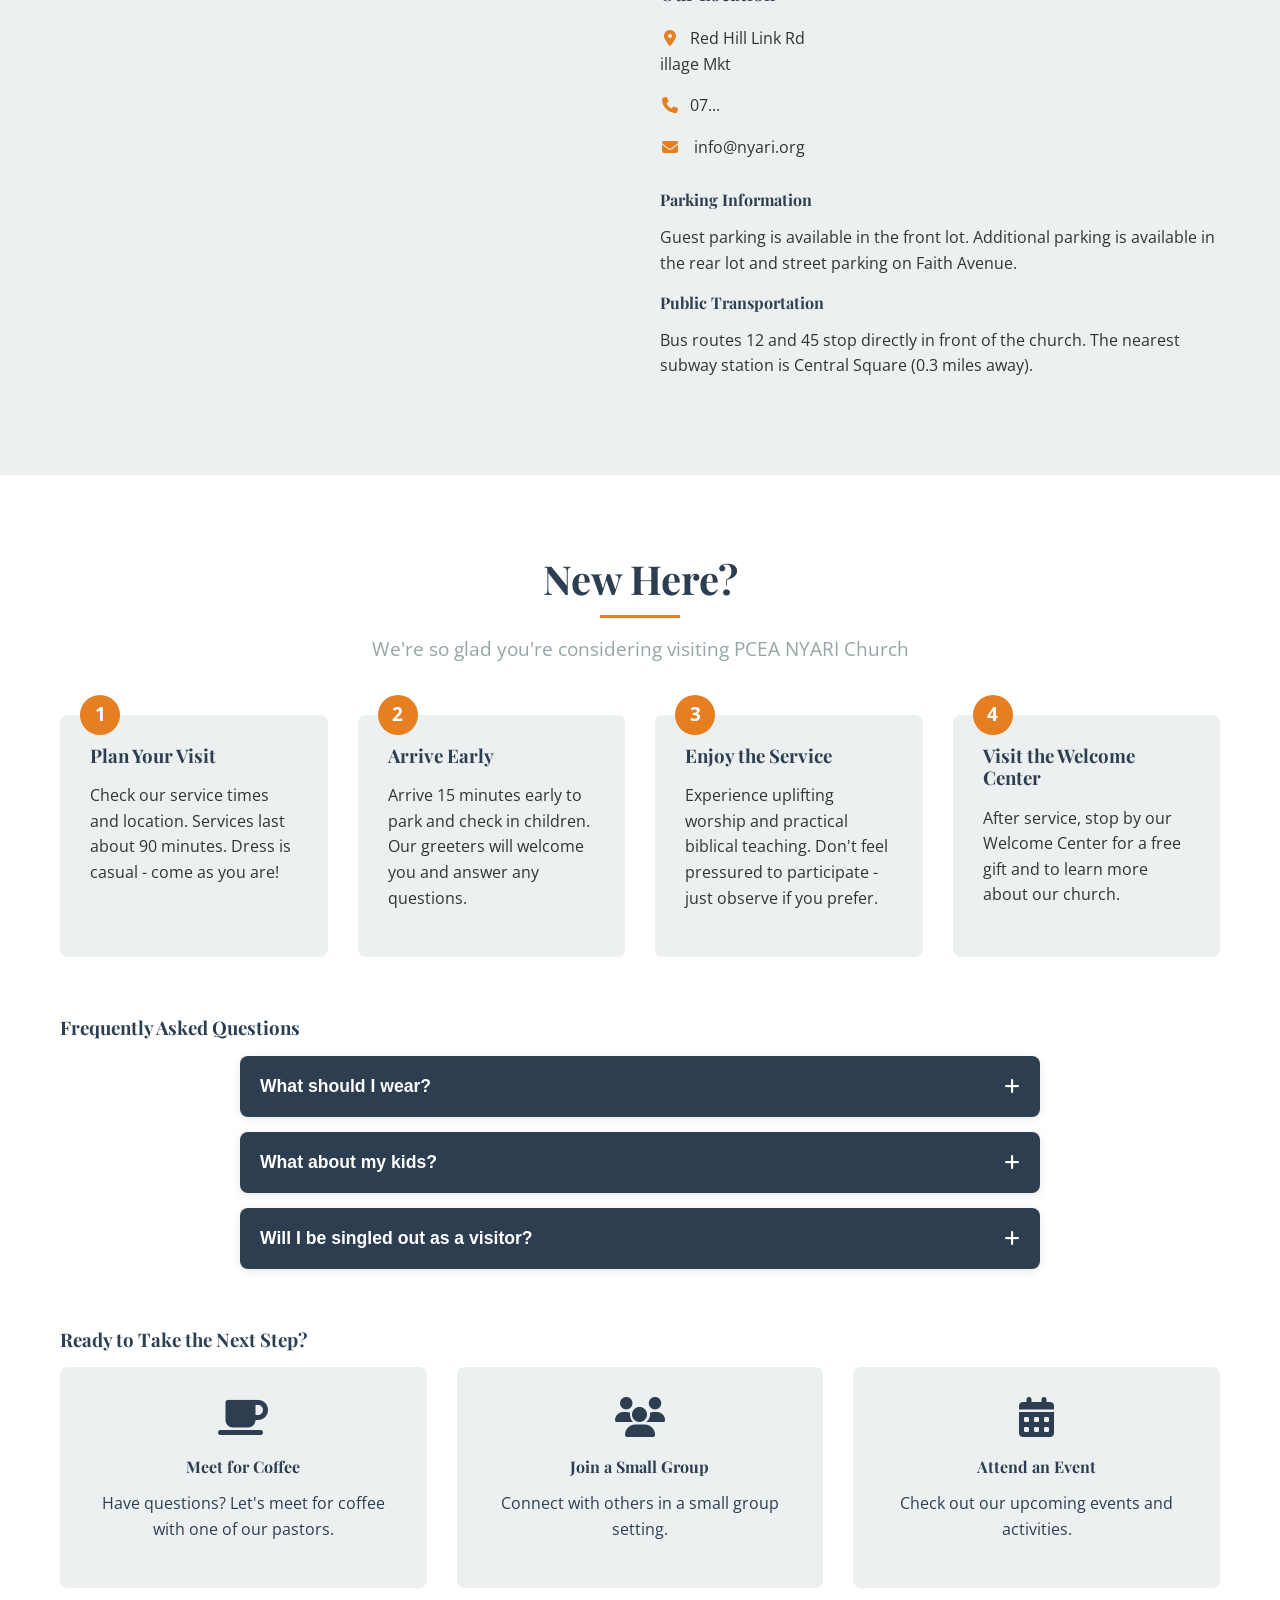
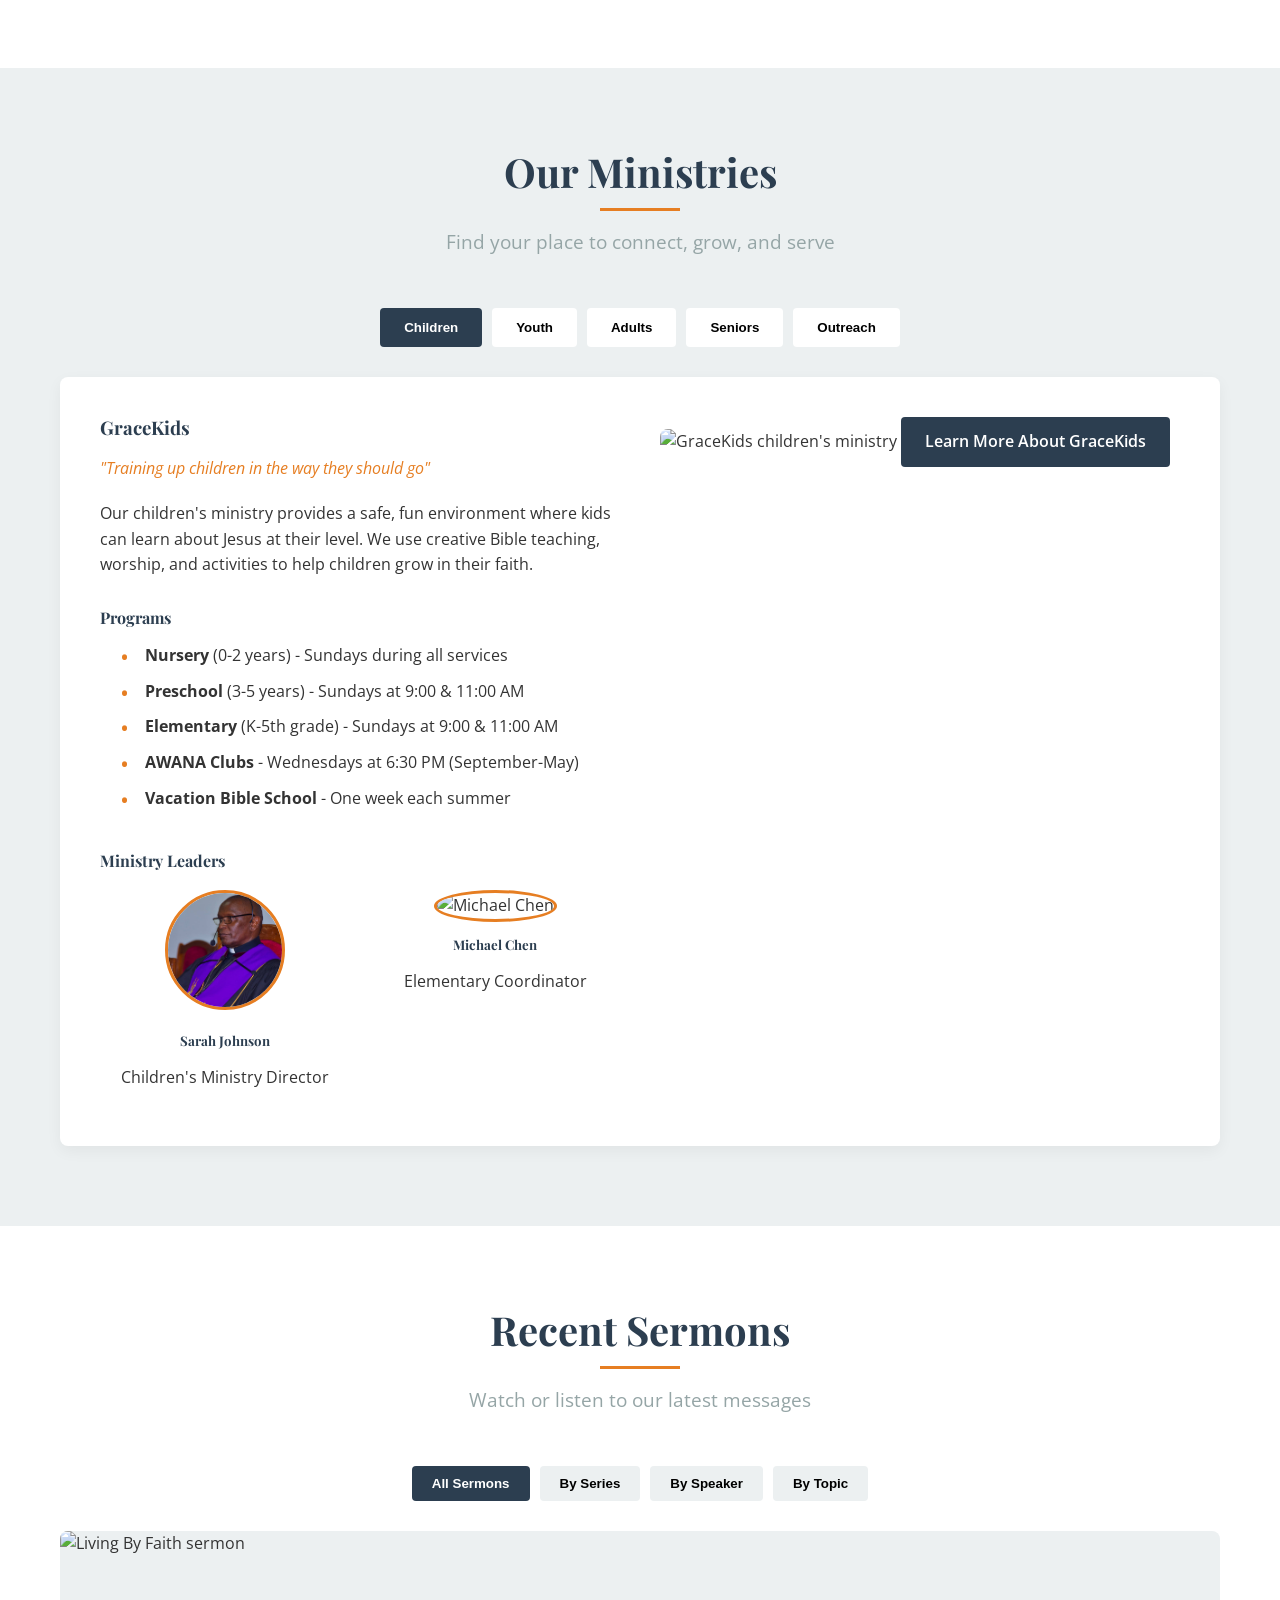
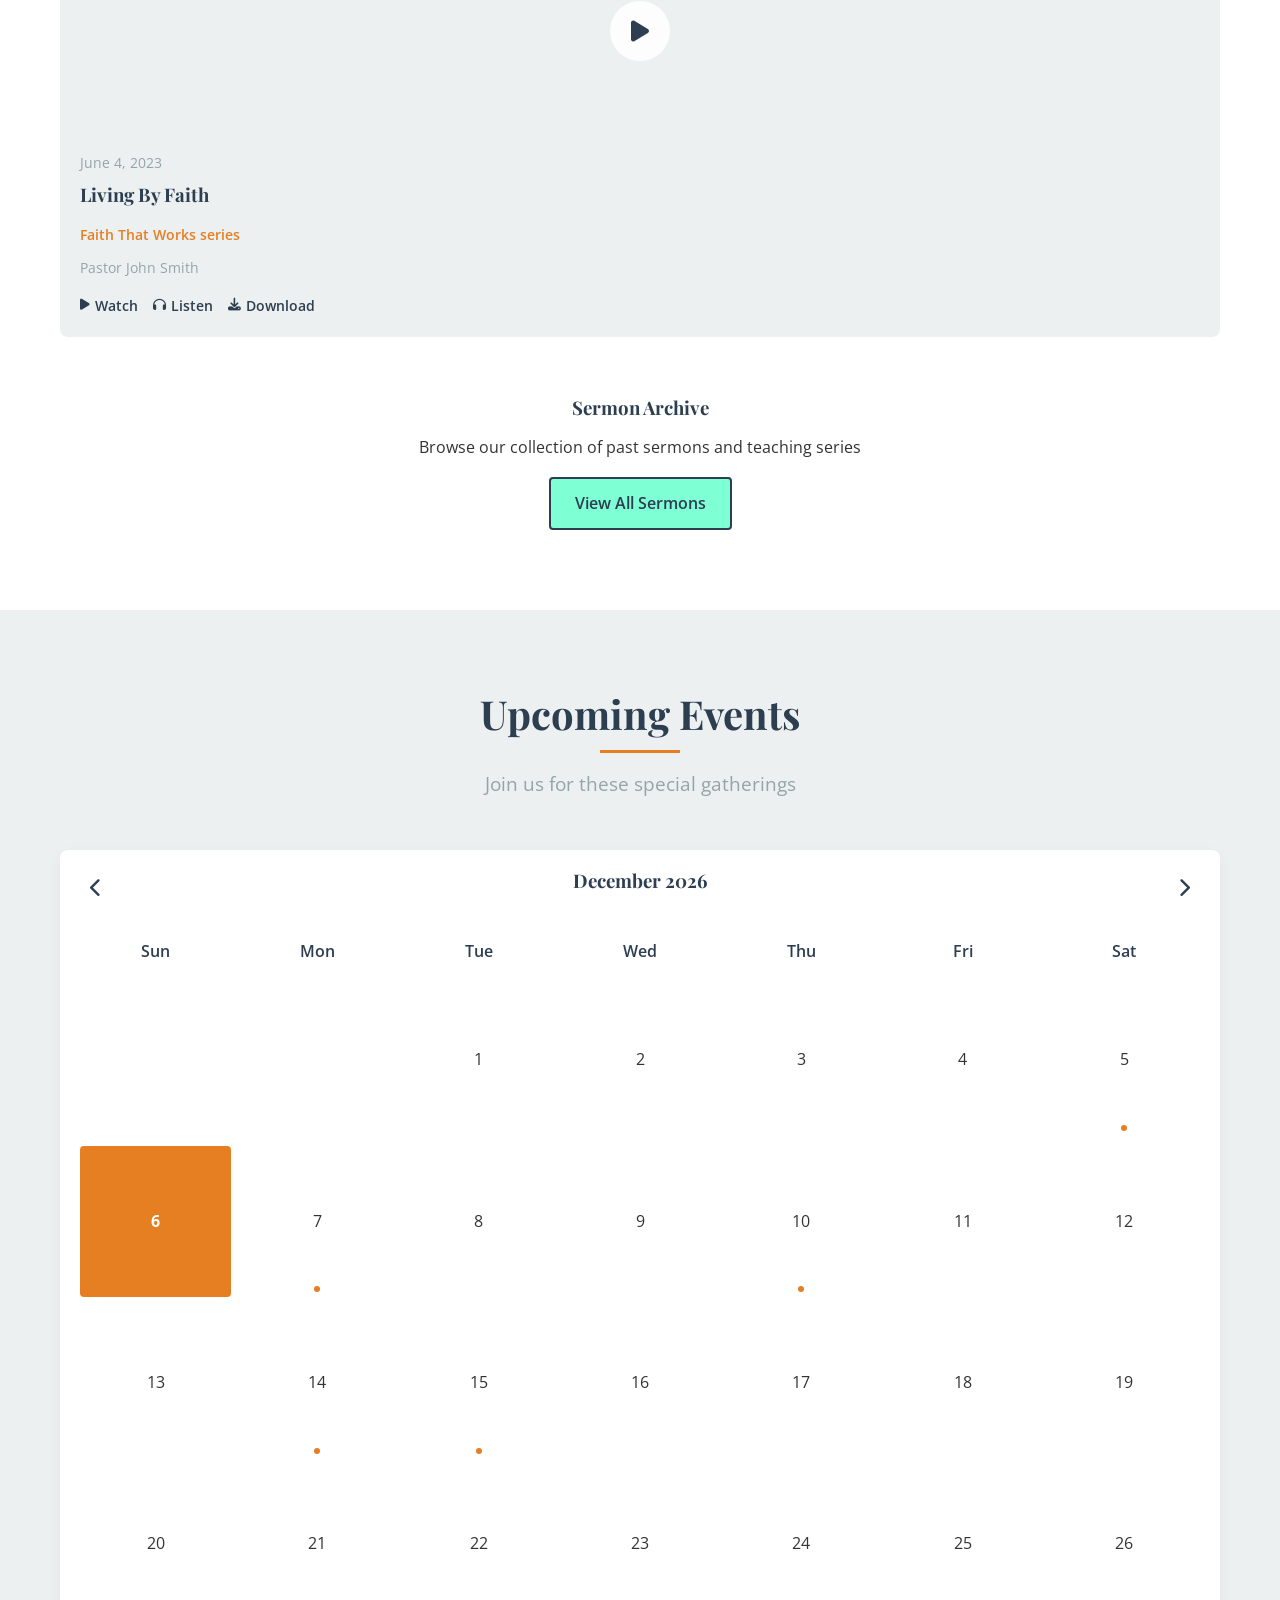
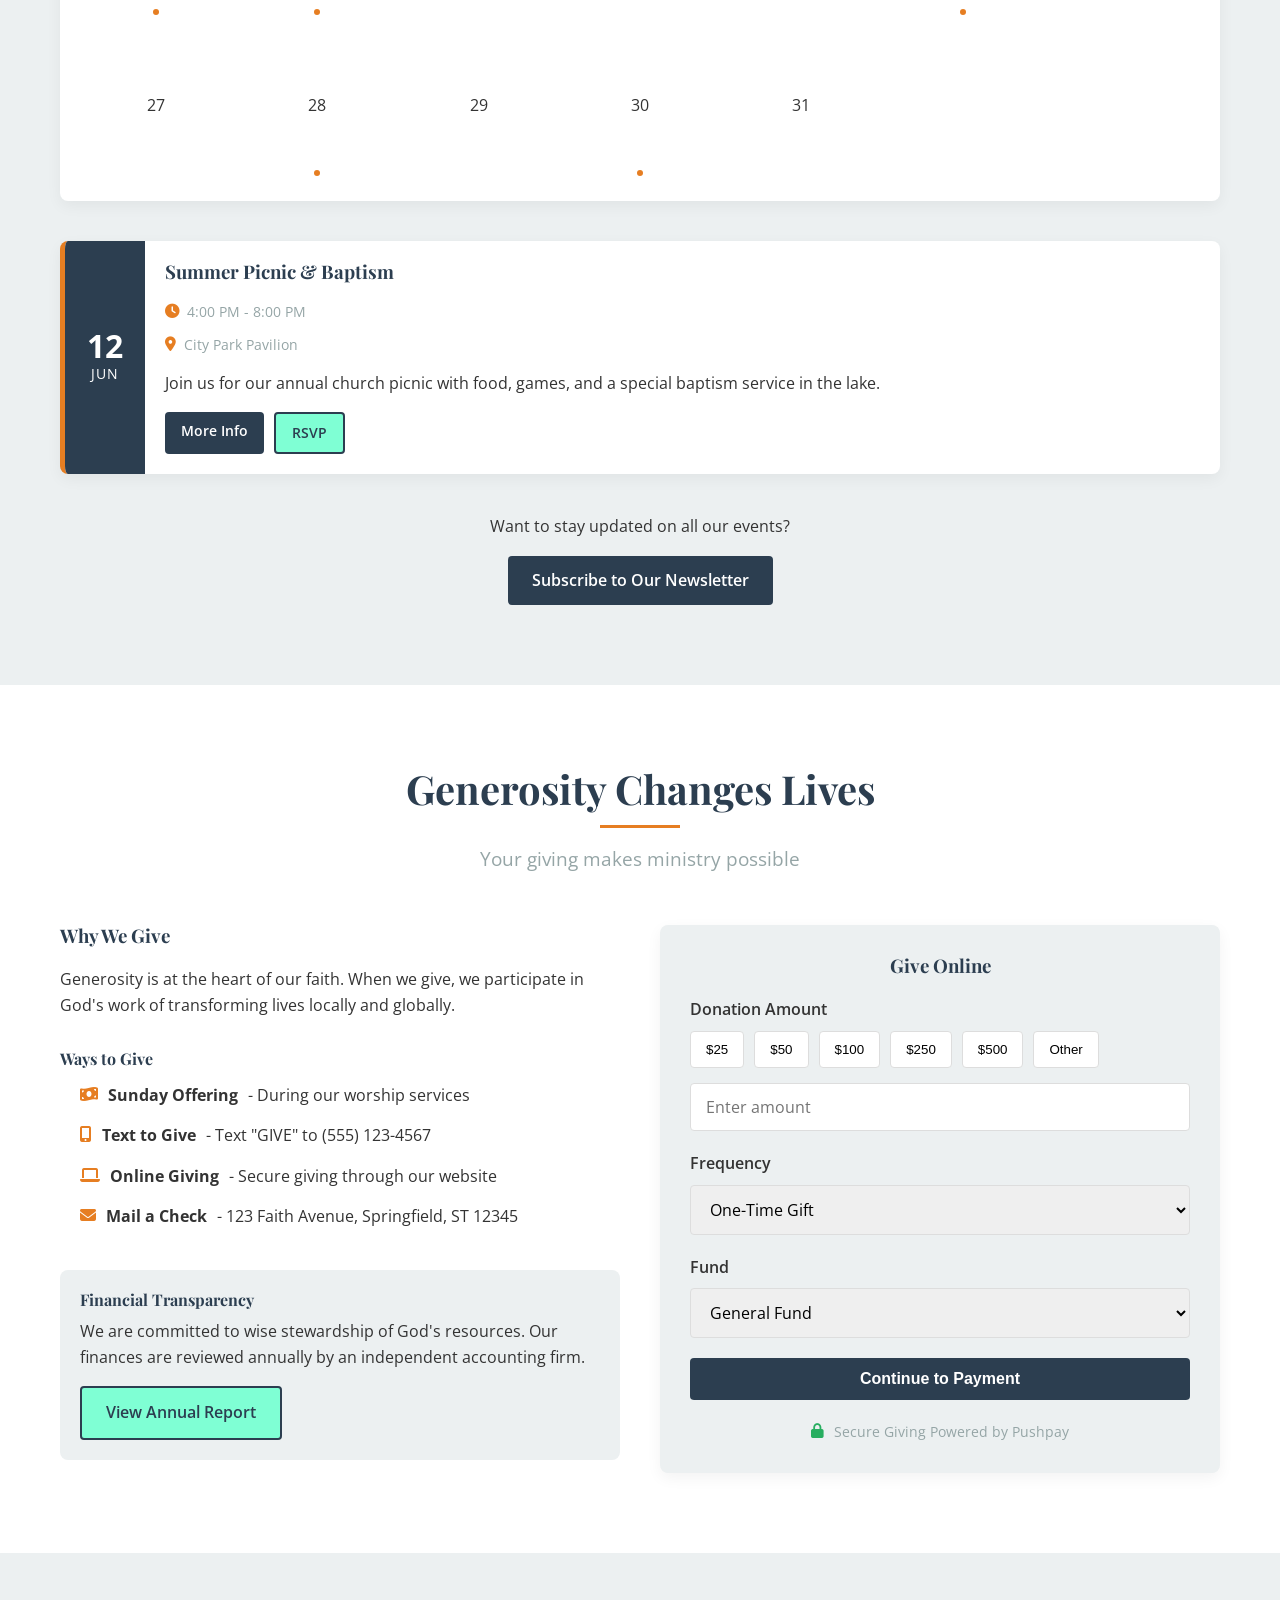
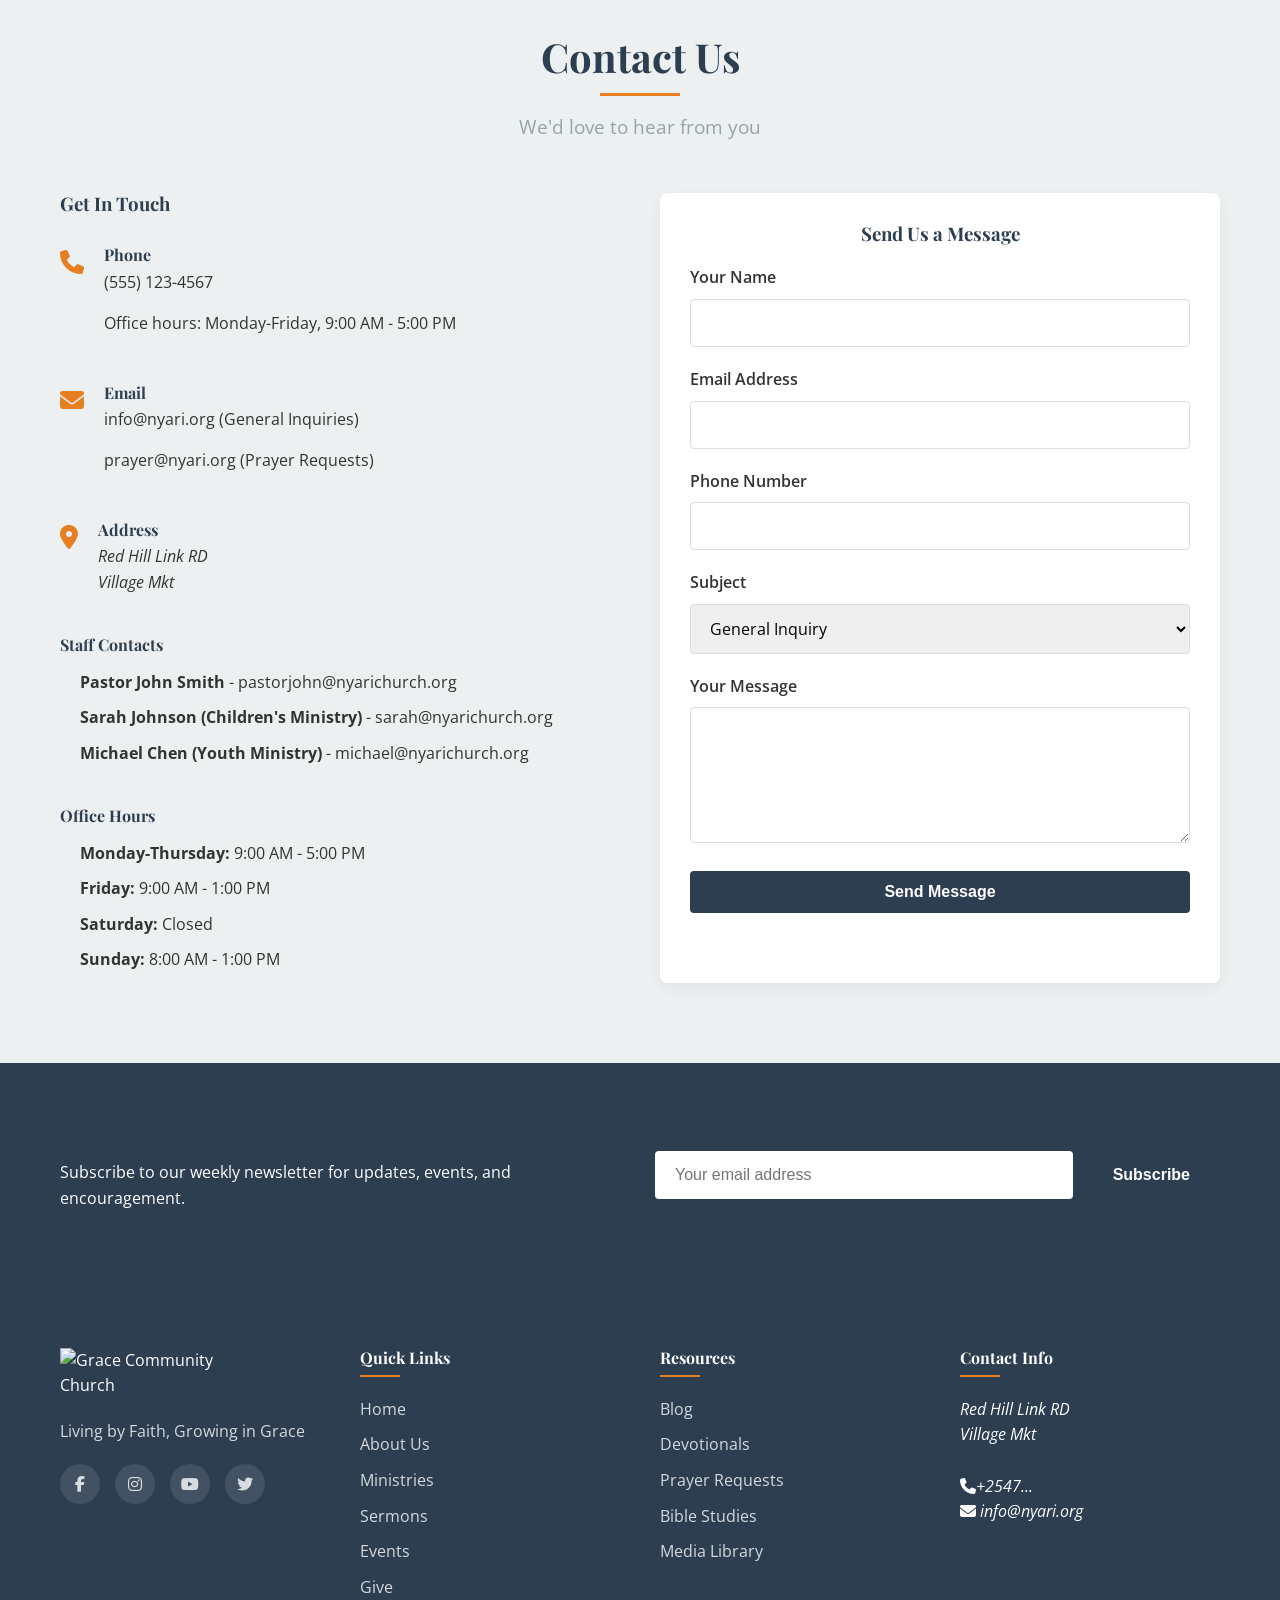
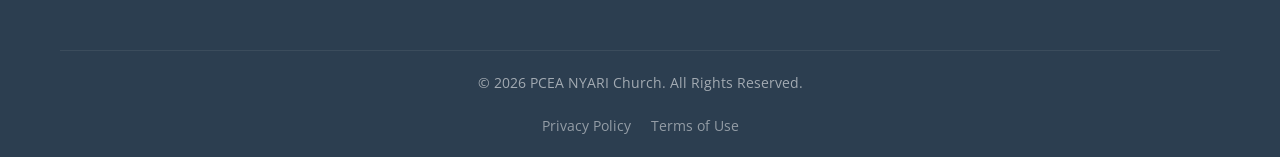
==== commit dc1401d2: "manyari" ====
--- a/index.html
+++ b/index.html
@@ -125,7 +125,7 @@
                 <i class="fas fa-map-marker-alt"></i>
                 <div>
                     <h4>Location</h4>
-                    <p>123 Faith Avenue, Springfield</p>
+                    <p>Red Hill Link Rd</p>
                 </div>
             </div>
             <div class="info-item">
@@ -181,7 +181,7 @@
                 </div>
                 <div class="about-image">
                     <img src="images/old.jpg" alt="Grace Community Church early days">
-                    <div class="image-caption">Our original building dedication in 1988</div>
+                    <div class="image-caption">Our original building dedication in 2015</div>
                 </div>
             </div>
             
@@ -280,9 +280,9 @@
                 <div class="location-info">
                     <h3>Our Location</h3>
                     <address>
-                        <p><i class="fas fa-map-marker-alt"></i> 123 Faith Avenue<br>Springfield, ST 12345</p>
-                        <p><i class="fas fa-phone"></i> (555) 123-4567</p>
-                        <p><i class="fas fa-envelope"></i> info@gracechurch.org</p>
+                        <p><i class="fas fa-map-marker-alt"></i>Red Hill Link Rd<br>illage Mkt</p>
+                        <p><i class="fas fa-phone"></i>07...</p>
+                        <p><i class="fas fa-envelope"></i> info@nyari.org</p>
                     </address>
                     
                     <h4>Parking Information</h4>
@@ -300,7 +300,7 @@
         <div class="container">
             <div class="section-header">
                 <h2>New Here?</h2>
-                <p>We're so glad you're considering visiting Grace Community Church</p>
+                <p>We're so glad you're considering visiting PCEA NYARI Church</p>
             </div>
             
             <div class="new-here-steps">
@@ -806,8 +806,8 @@
                         <i class="fas fa-envelope"></i>
                         <div>
                             <h4>Email</h4>
-                            <p>info@gracechurch.org (General Inquiries)</p>
-                            <p>prayer@gracechurch.org (Prayer Requests)</p>
+                            <p>info@nyari.org (General Inquiries)</p>
+                            <p>prayer@nyari.org (Prayer Requests)</p>
                         </div>
                     </div>
                     
@@ -816,8 +816,8 @@
                         <div>
                             <h4>Address</h4>
                             <address>
-                                123 Faith Avenue<br>
-                                Springfield, ST 12345
+                                Red Hill Link RD<br>
+                                Village Mkt
                             </address>
                         </div>
                     </div>
@@ -825,9 +825,9 @@
                     <div class="staff-contacts">
                         <h4>Staff Contacts</h4>
                         <ul>
-                            <li><strong>Pastor John Smith</strong> - pastorjohn@gracechurch.org</li>
-                            <li><strong>Sarah Johnson (Children's Ministry)</strong> - sarah@gracechurch.org</li>
-                            <li><strong>Michael Chen (Youth Ministry)</strong> - michael@gracechurch.org</li>
+                            <li><strong>Pastor John Smith</strong> - pastorjohn@nyarichurch.org</li>
+                            <li><strong>Sarah Johnson (Children's Ministry)</strong> - sarah@nyarichurch.org</li>
+                            <li><strong>Michael Chen (Youth Ministry)</strong> - michael@nyarichurch.org</li>
                         </ul>
                     </div>
                     
@@ -941,10 +941,10 @@
                 <div class="footer-col">
                     <h4>Contact Info</h4>
                     <address>
-                        123 Faith Avenue<br>
-                        Springfield, ST 12345<br><br>
-                        <i class="fas fa-phone"></i> (555) 123-4567<br>
-                        <i class="fas fa-envelope"></i> info@gracechurch.org
+                        Red Hill Link RD<br>
+                        Village Mkt<br><br>
+                        <i class="fas fa-phone"></i>+2547...<br>
+                        <i class="fas fa-envelope"></i> info@nyari.org
                     </address>
                 </div>
             </div>
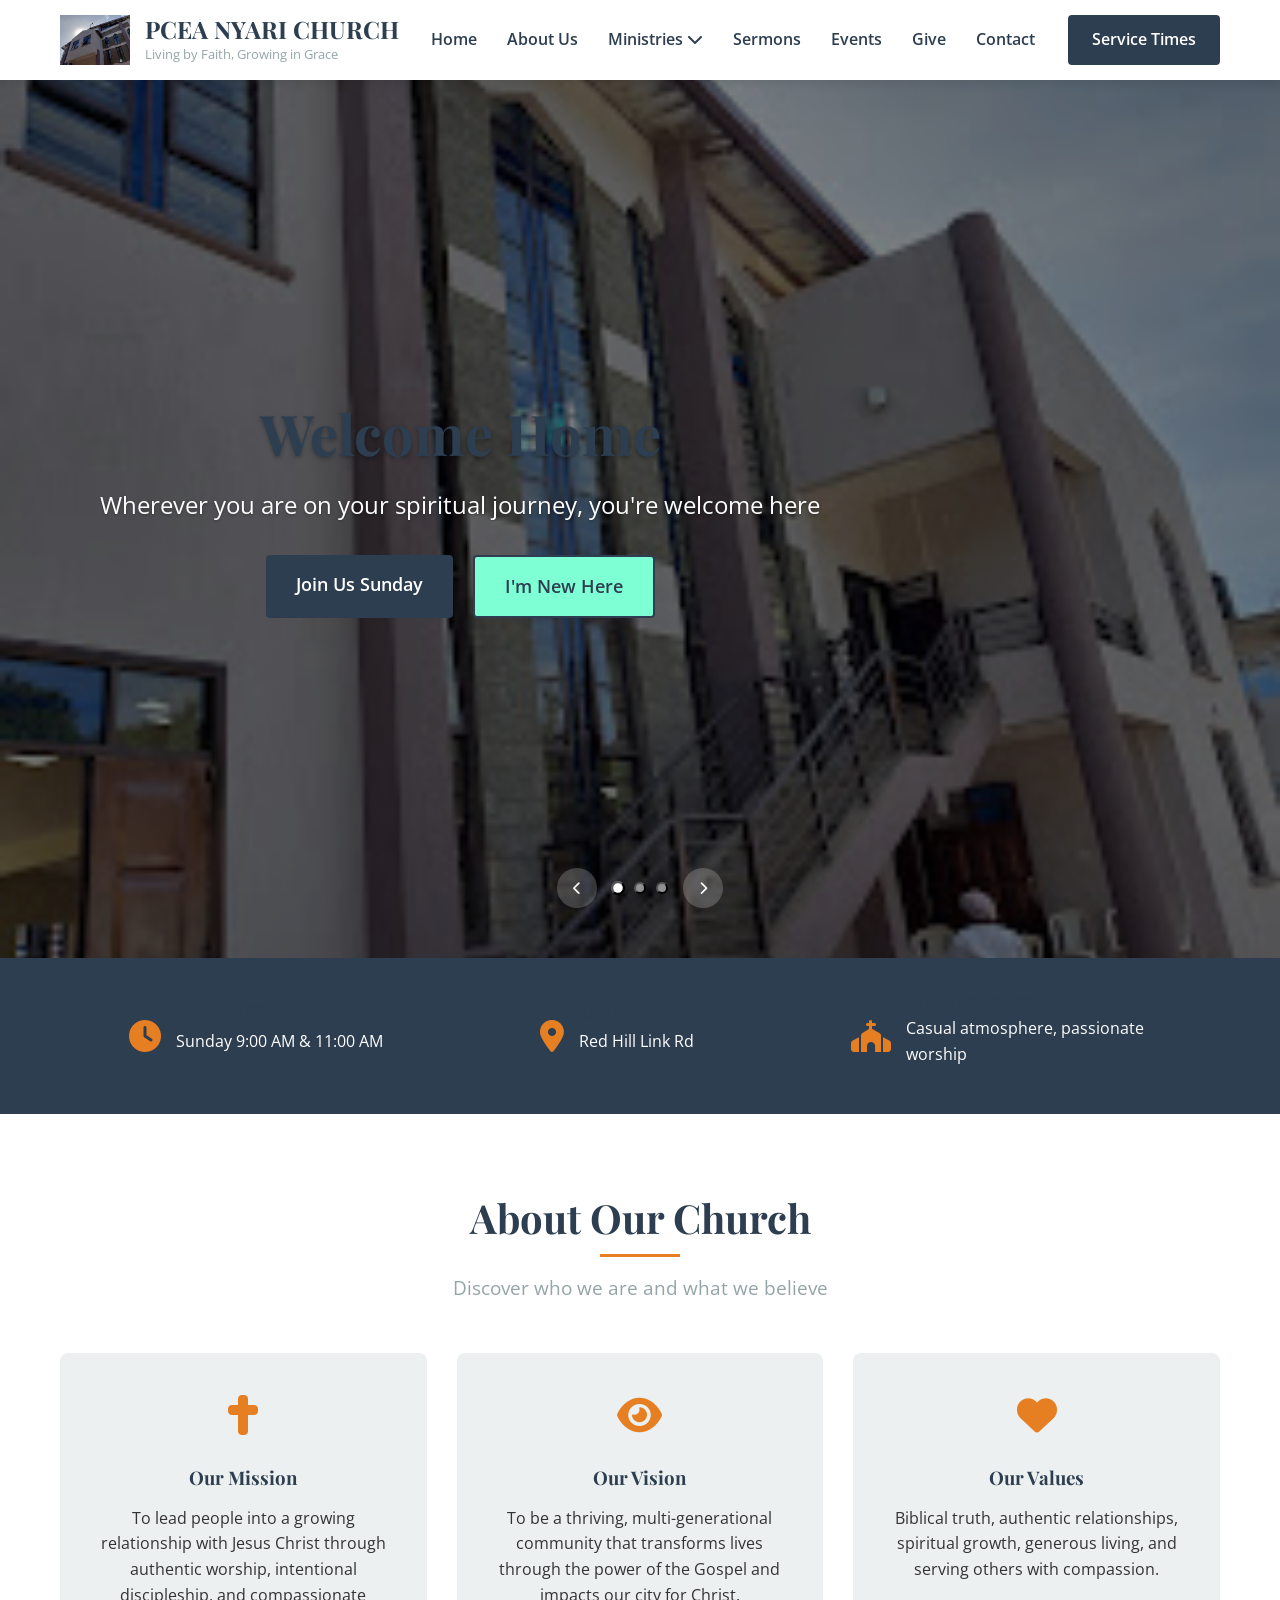
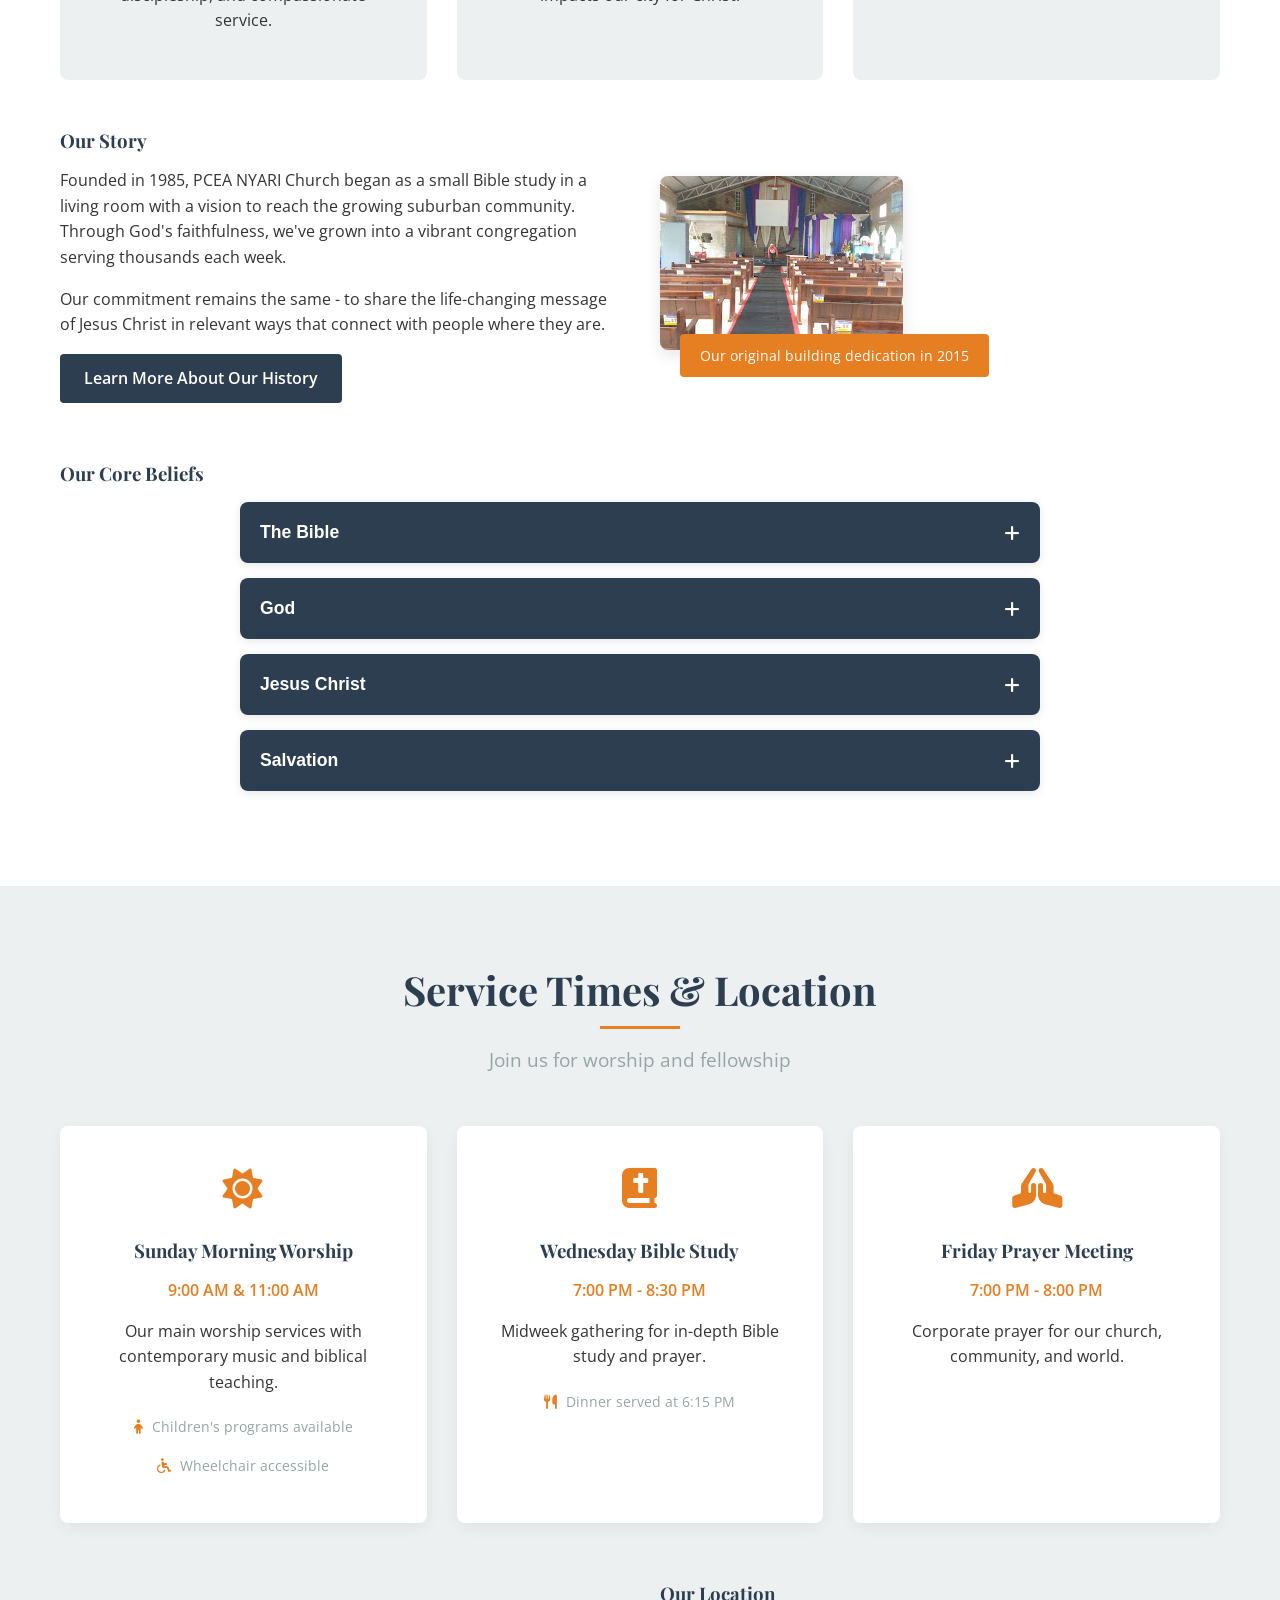
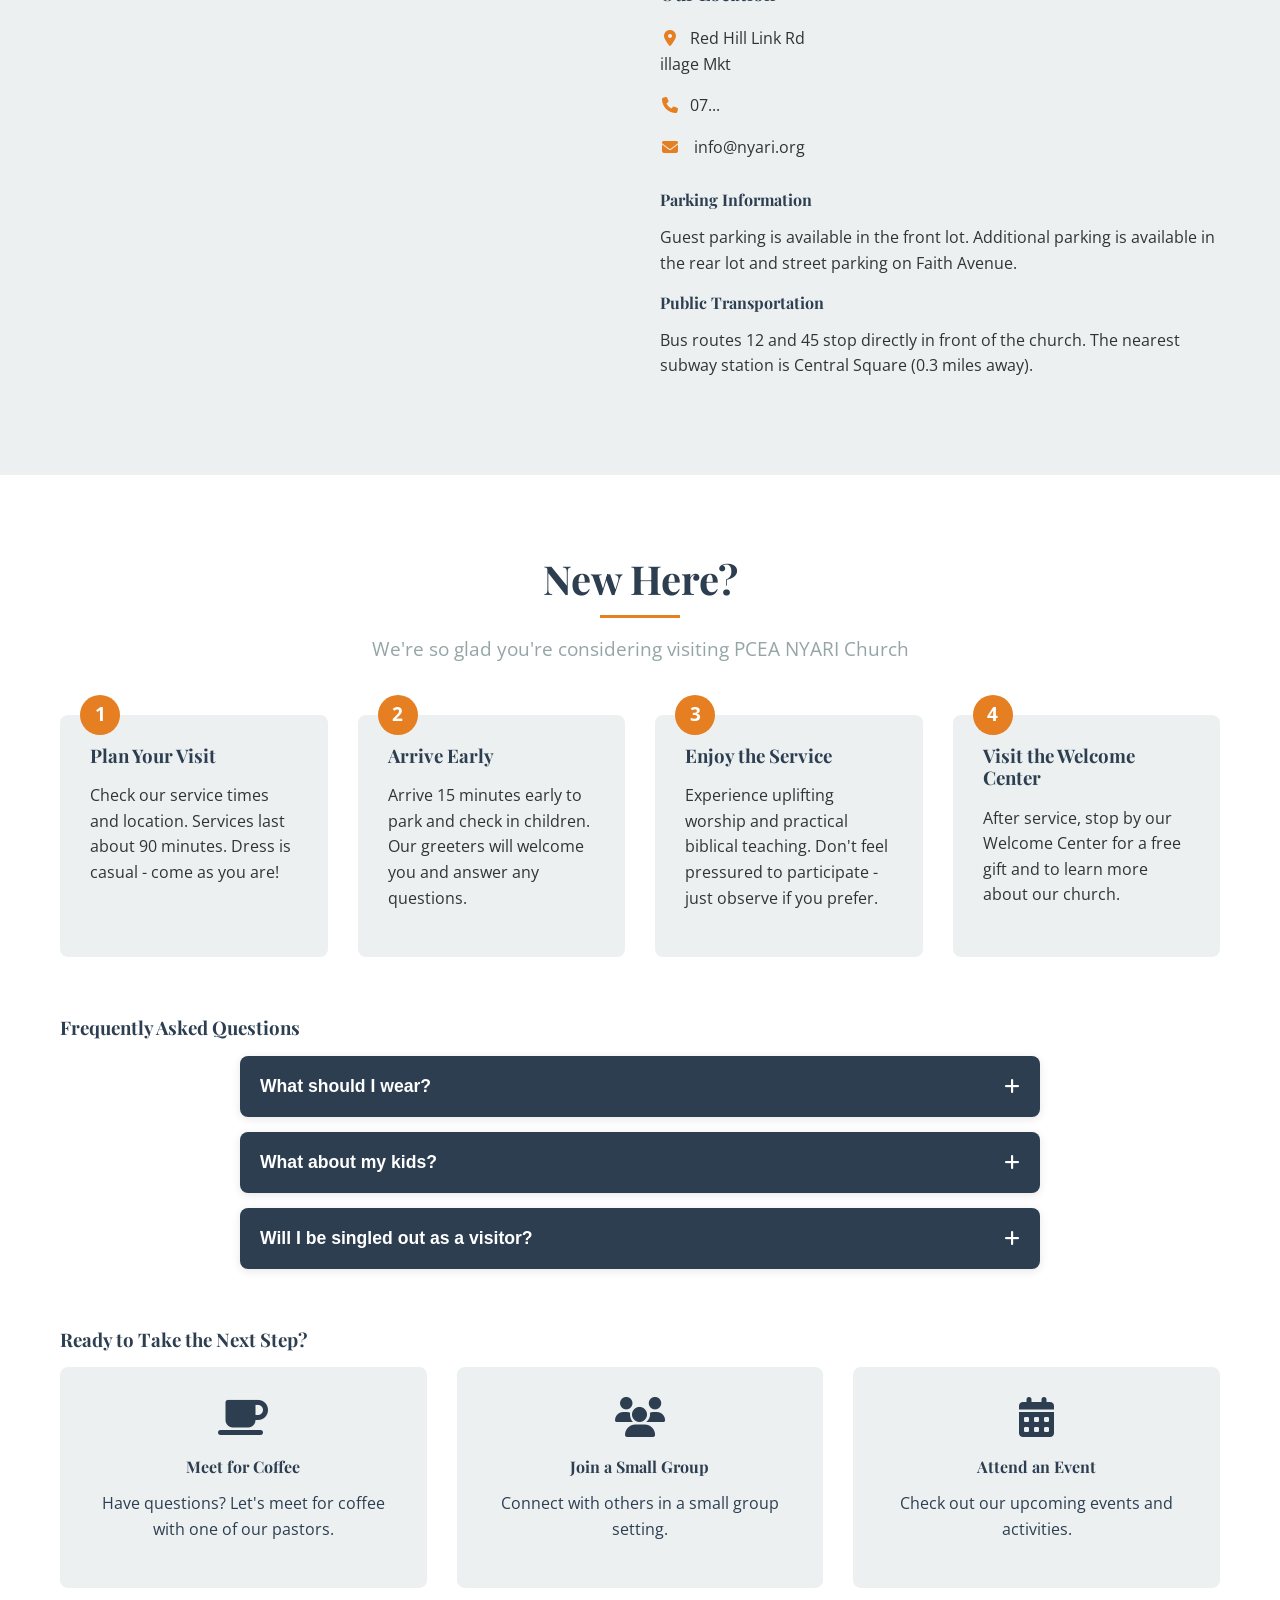
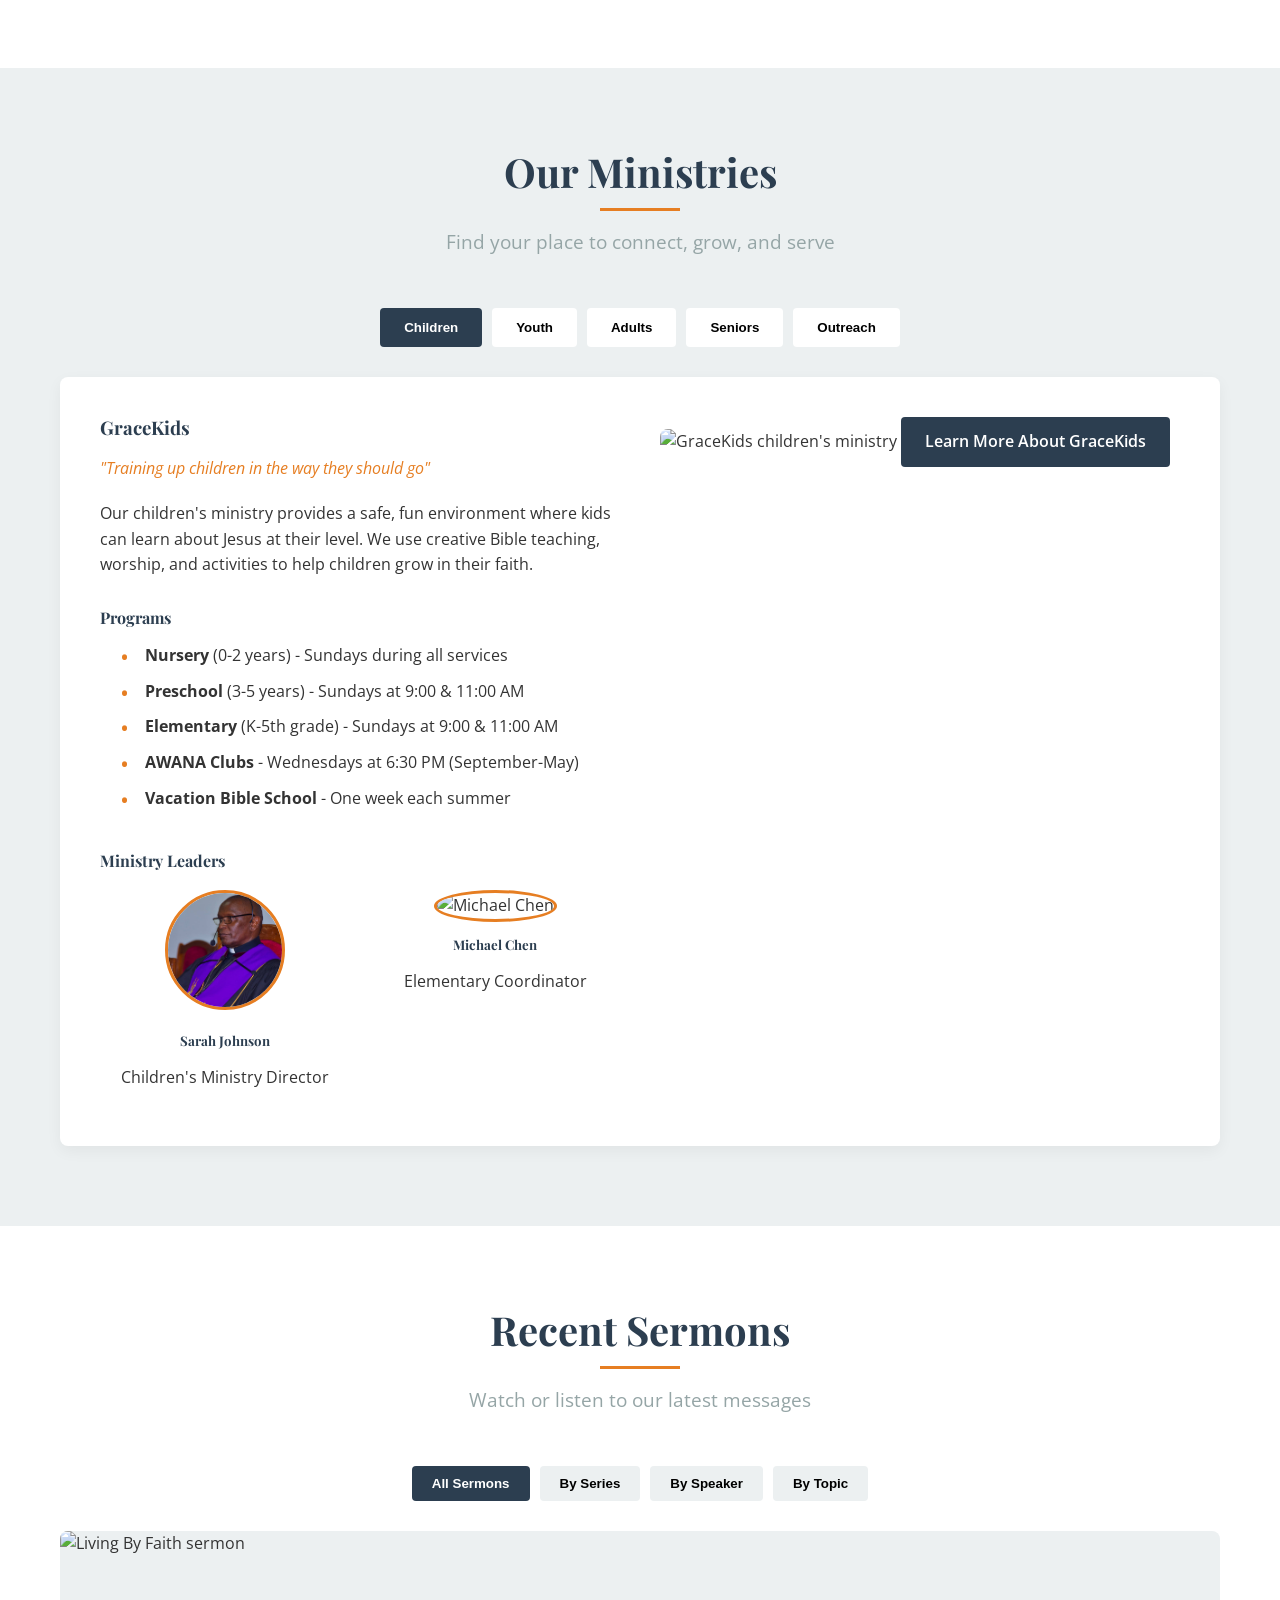
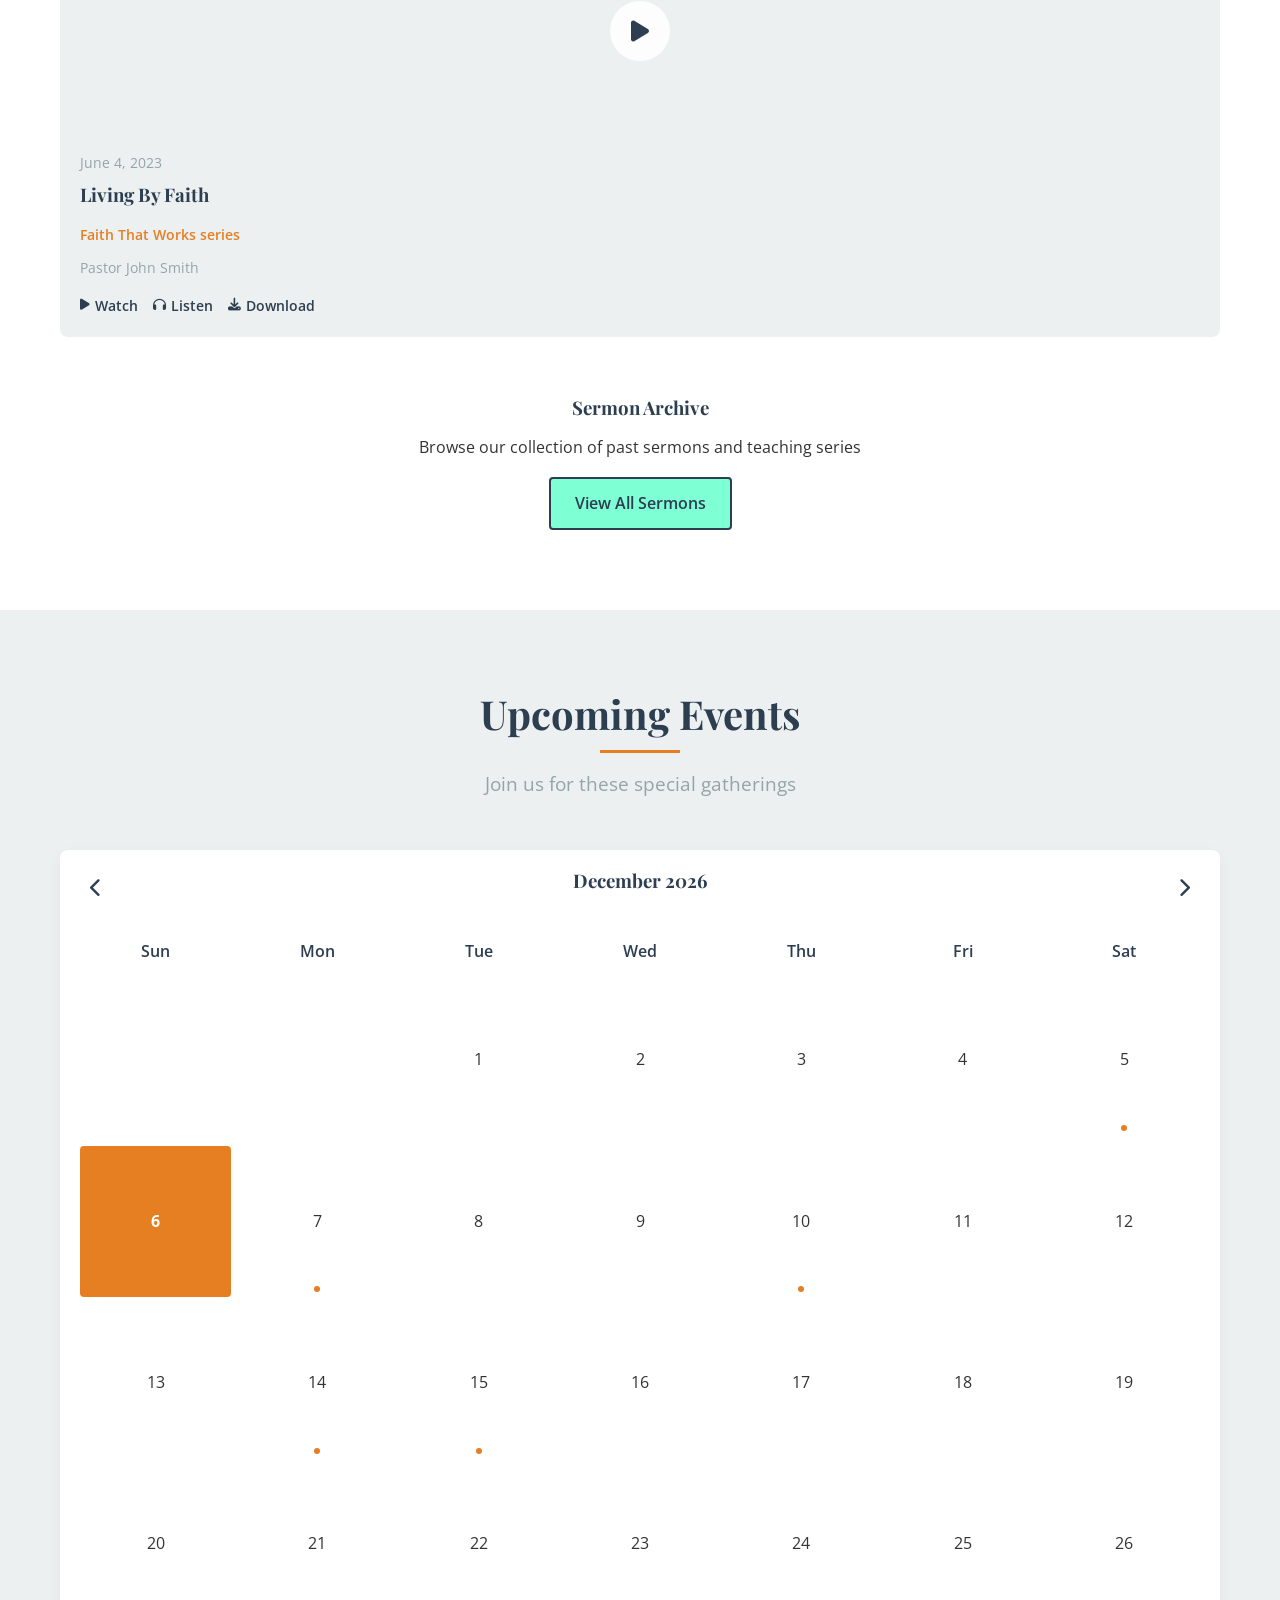
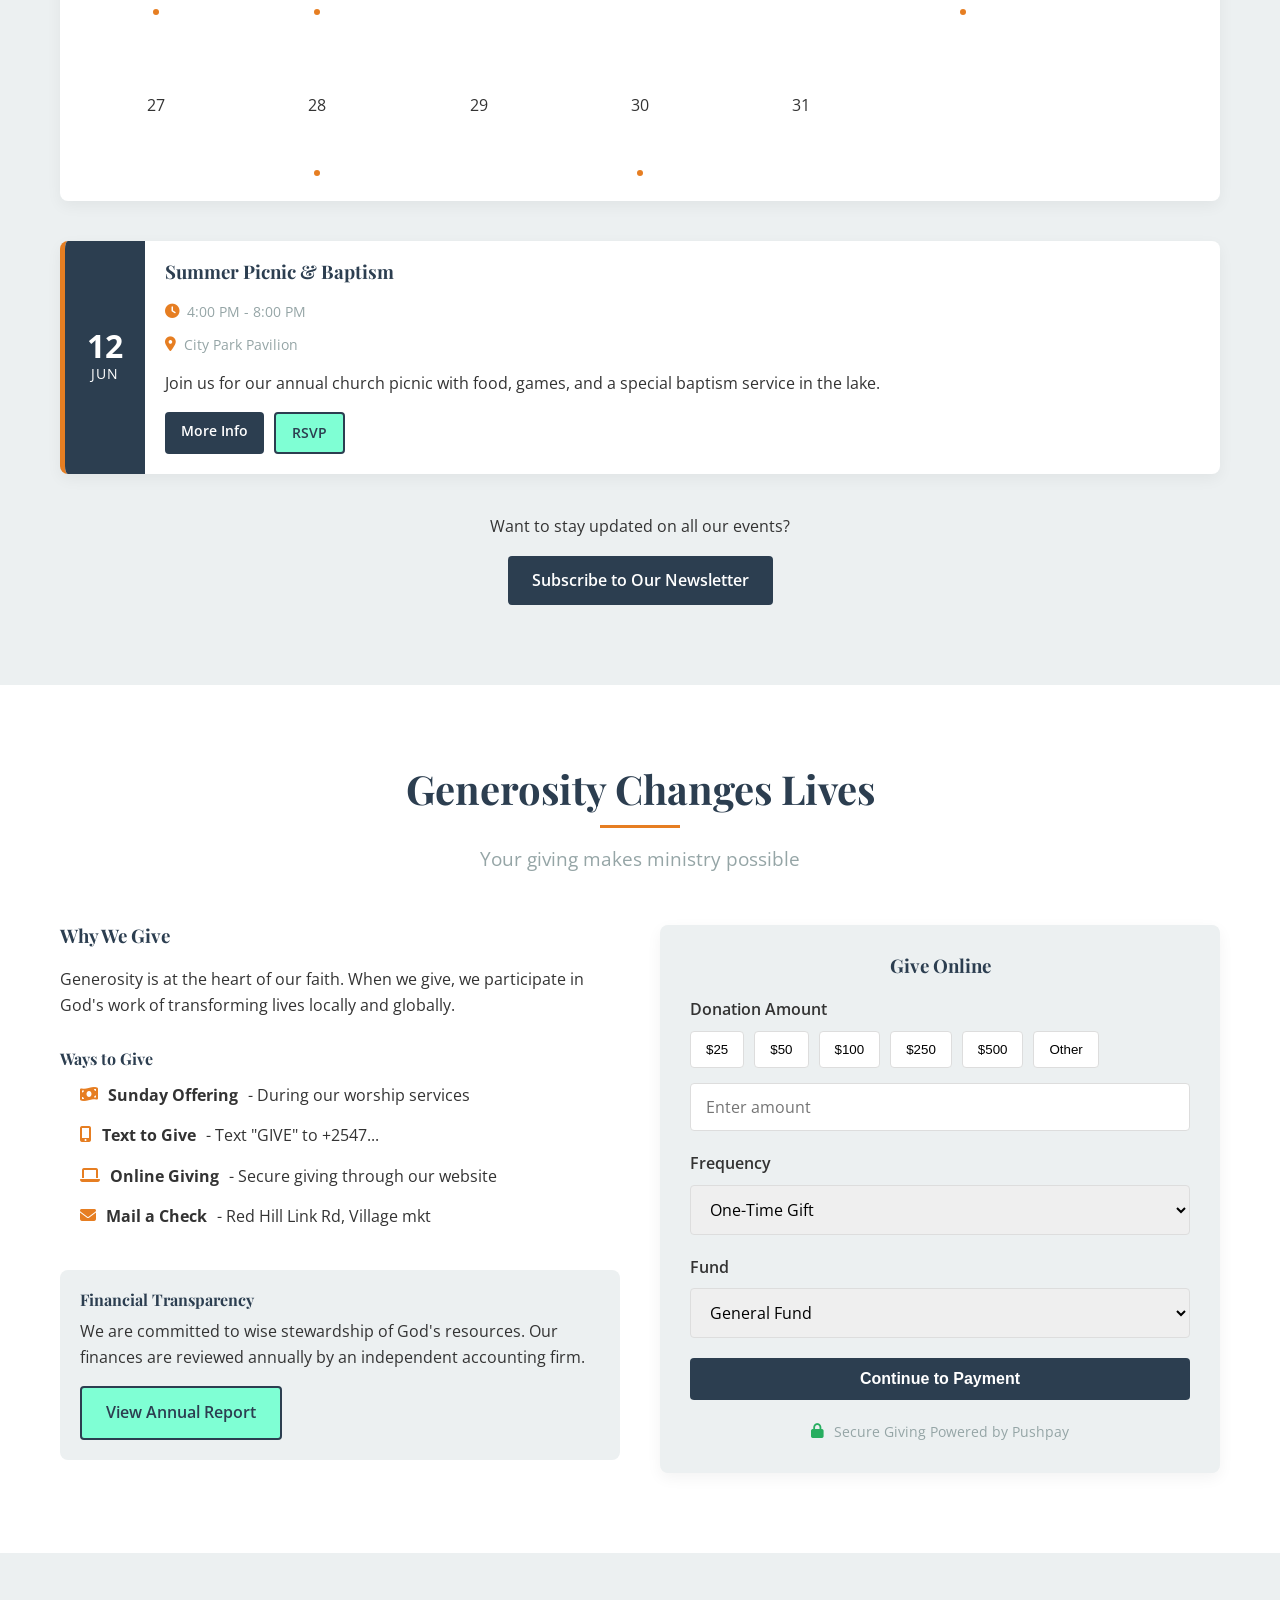
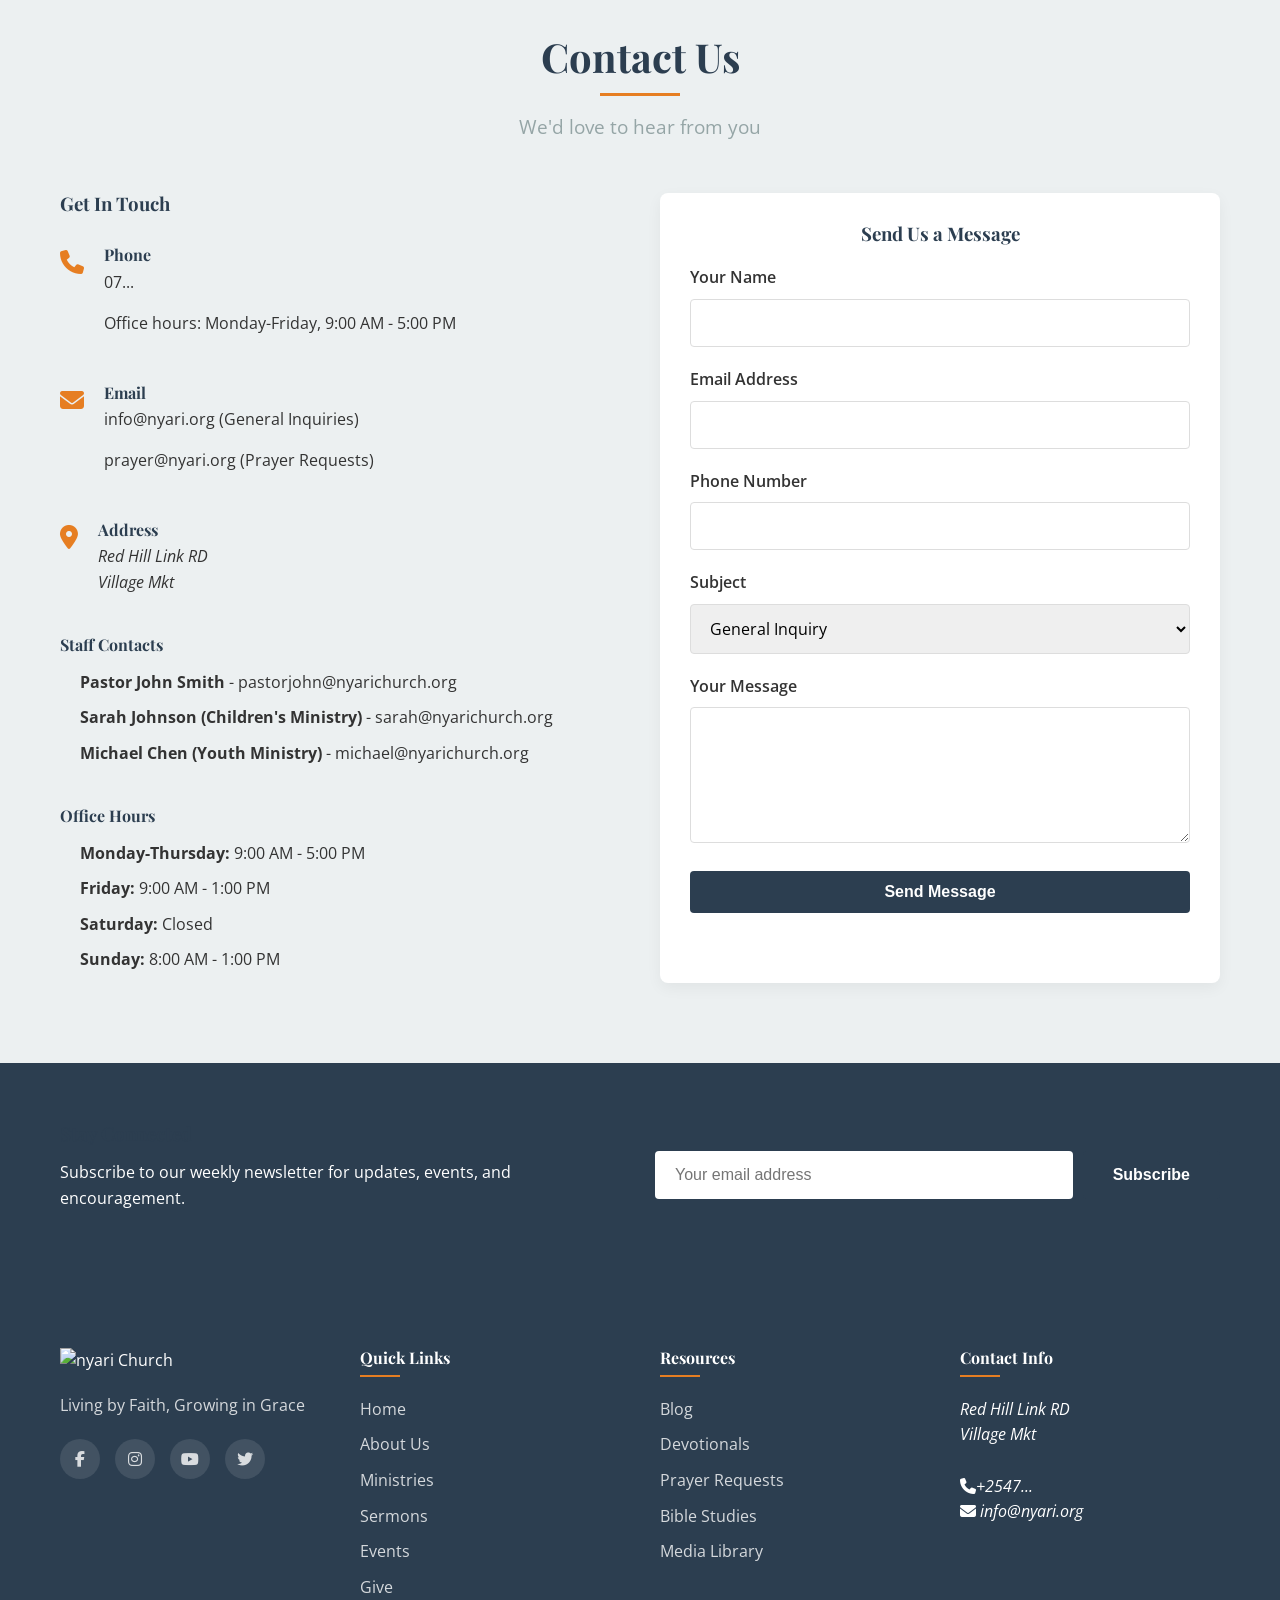
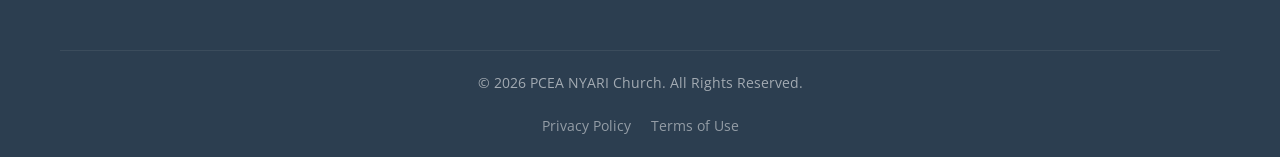
==== commit d9322f4e: "nyari" ====
--- a/index.html
+++ b/index.html
@@ -721,9 +721,9 @@
                         <h4>Ways to Give</h4>
                         <ul>
                             <li><i class="fas fa-money-bill-wave"></i> <strong>Sunday Offering</strong> - During our worship services</li>
-                            <li><i class="fas fa-mobile-alt"></i> <strong>Text to Give</strong> - Text "GIVE" to (555) 123-4567</li>
+                            <li><i class="fas fa-mobile-alt"></i> <strong>Text to Give</strong> - Text "GIVE" to +2547...</li>
                             <li><i class="fas fa-laptop"></i> <strong>Online Giving</strong> - Secure giving through our website</li>
-                            <li><i class="fas fa-envelope"></i> <strong>Mail a Check</strong> - 123 Faith Avenue, Springfield, ST 12345</li>
+                            <li><i class="fas fa-envelope"></i> <strong>Mail a Check</strong> - Red Hill Link Rd, Village mkt</li>
                         </ul>
                     </div>
                     
@@ -797,7 +797,7 @@
                         <i class="fas fa-phone"></i>
                         <div>
                             <h4>Phone</h4>
-                            <p>(555) 123-4567</p>
+                            <p>07...</p>
                             <p>Office hours: Monday-Friday, 9:00 AM - 5:00 PM</p>
                         </div>
                     </div>
@@ -905,7 +905,7 @@
         <div class="container">
             <div class="footer-grid">
                 <div class="footer-col">
-                    <img src="images/logo-white.png" alt="Grace Community Church" class="footer-logo">
+                    <img src="images/logo-white.png" alt="nyari Church" class="footer-logo">
                     <p>Living by Faith, Growing in Grace</p>
                     <div class="social-links">
                         <a href="https://web.facebook.com/pceanyariparish"><i class="fab fa-facebook-f"></i></a>
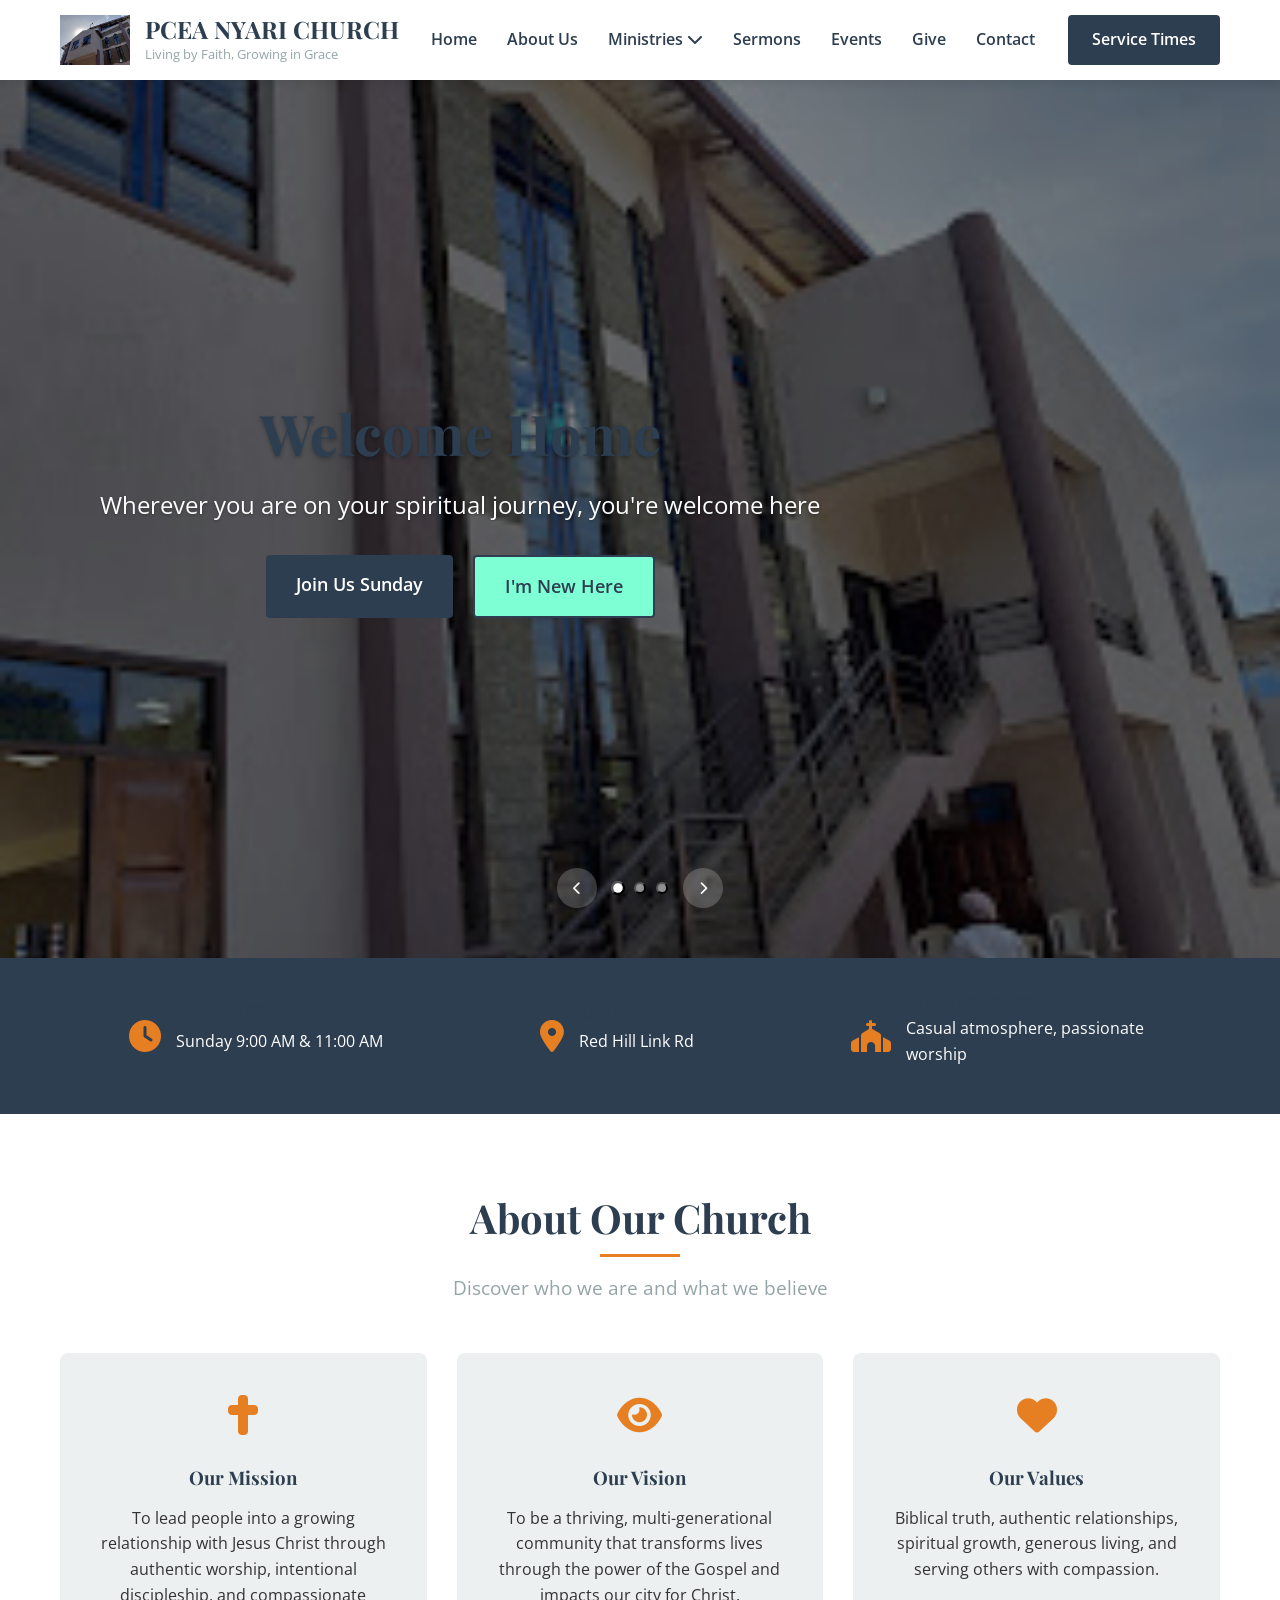
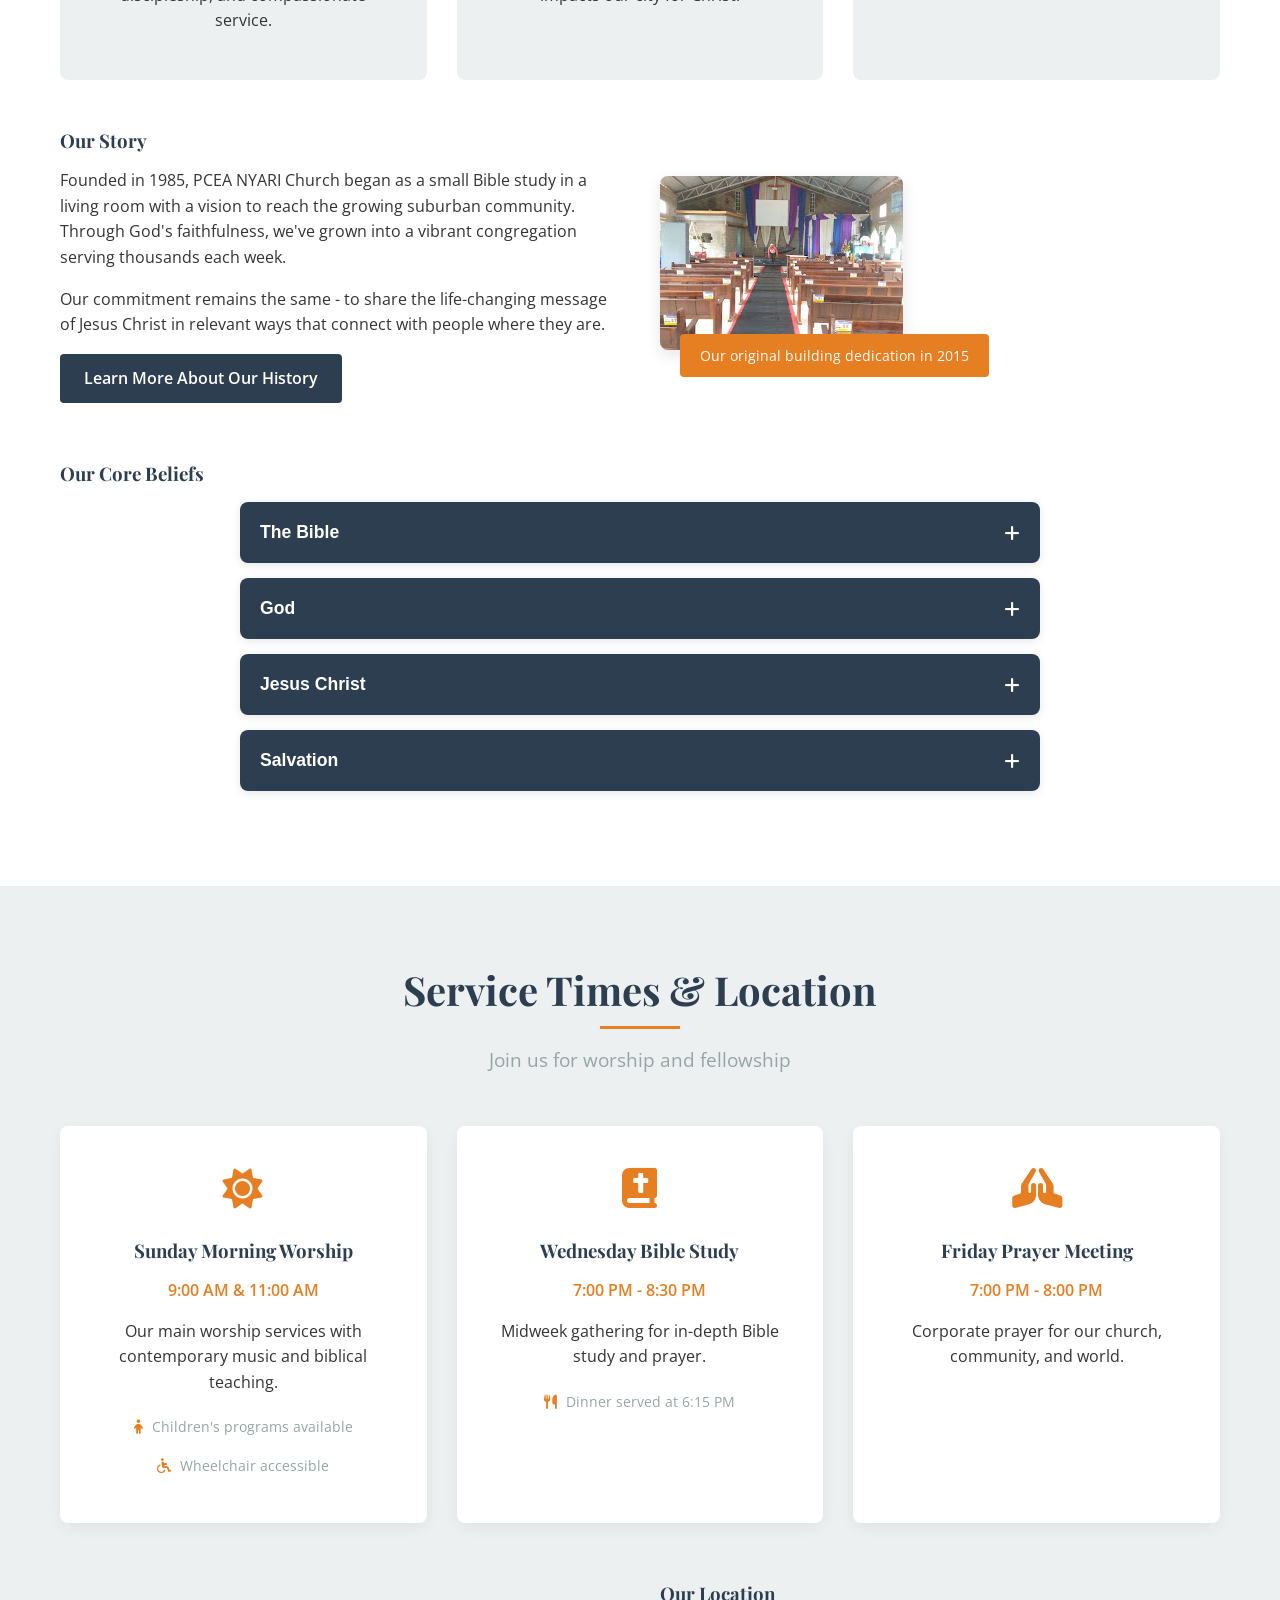
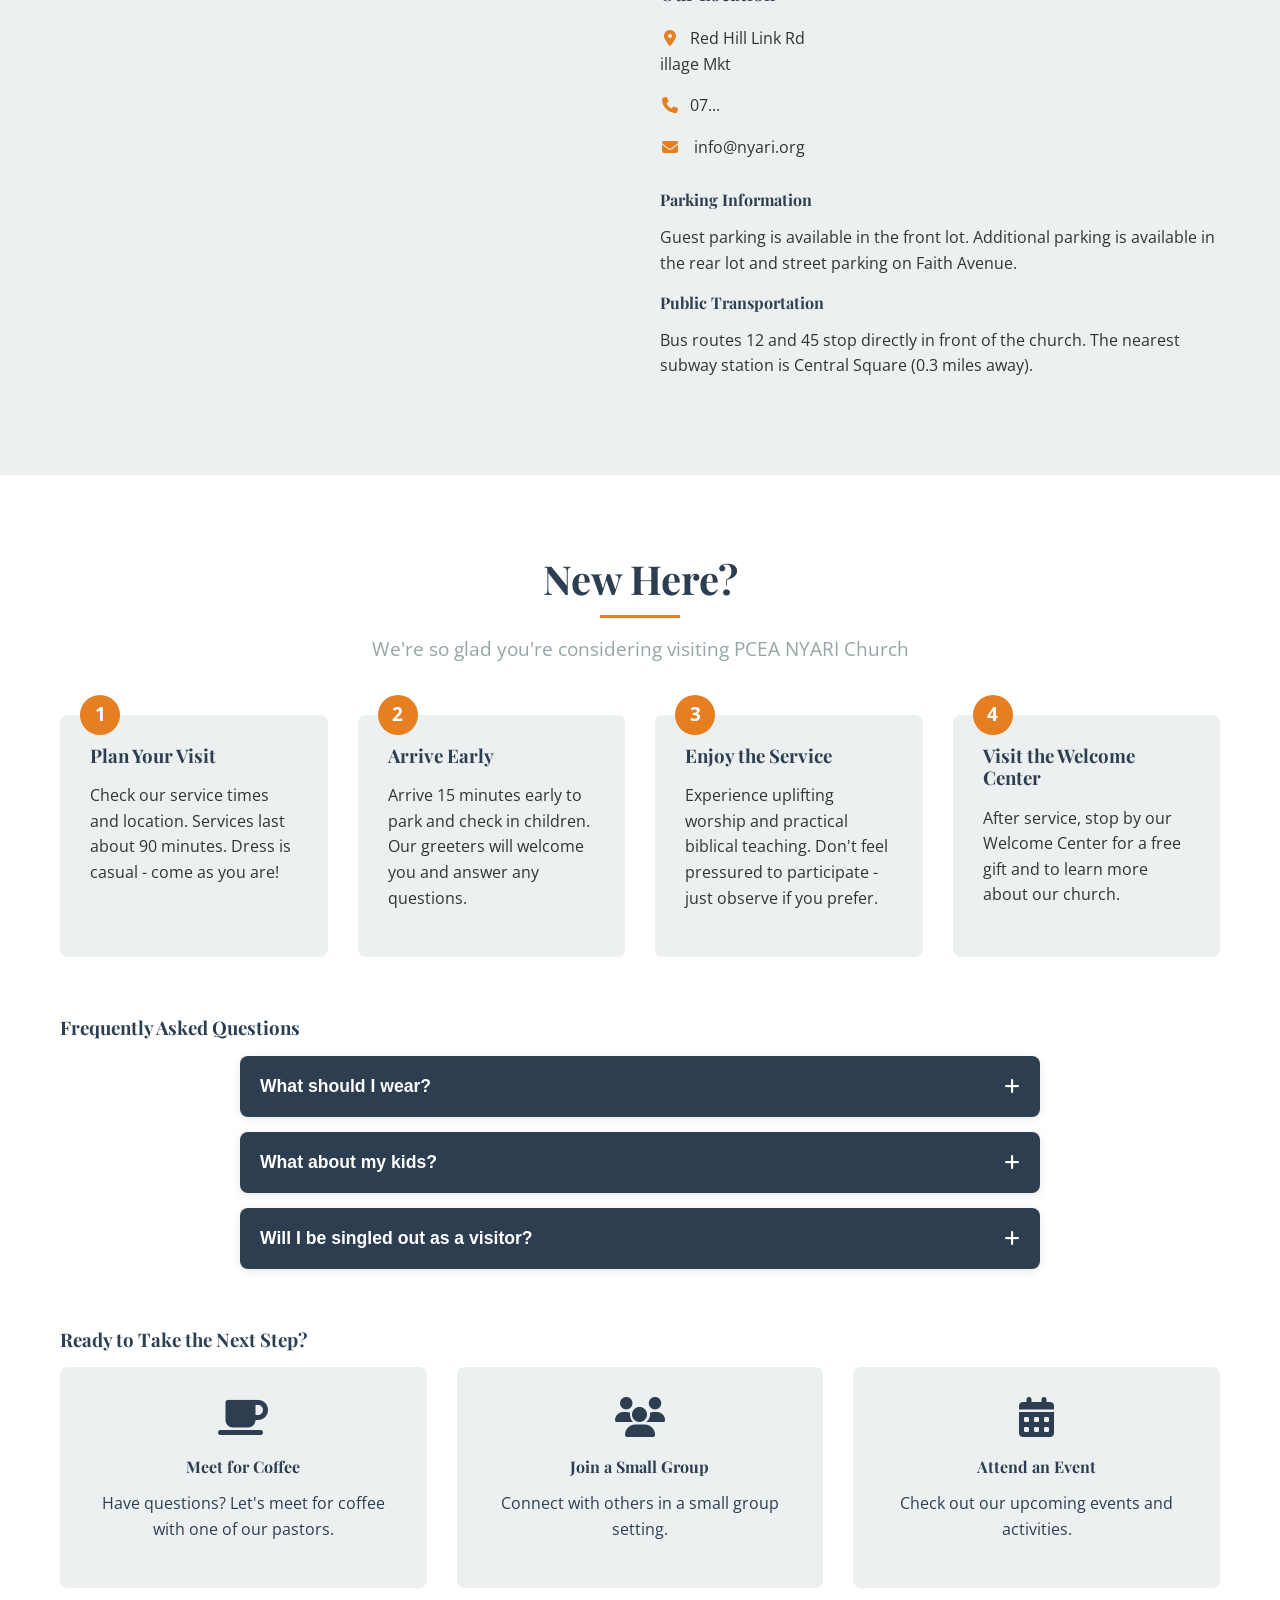
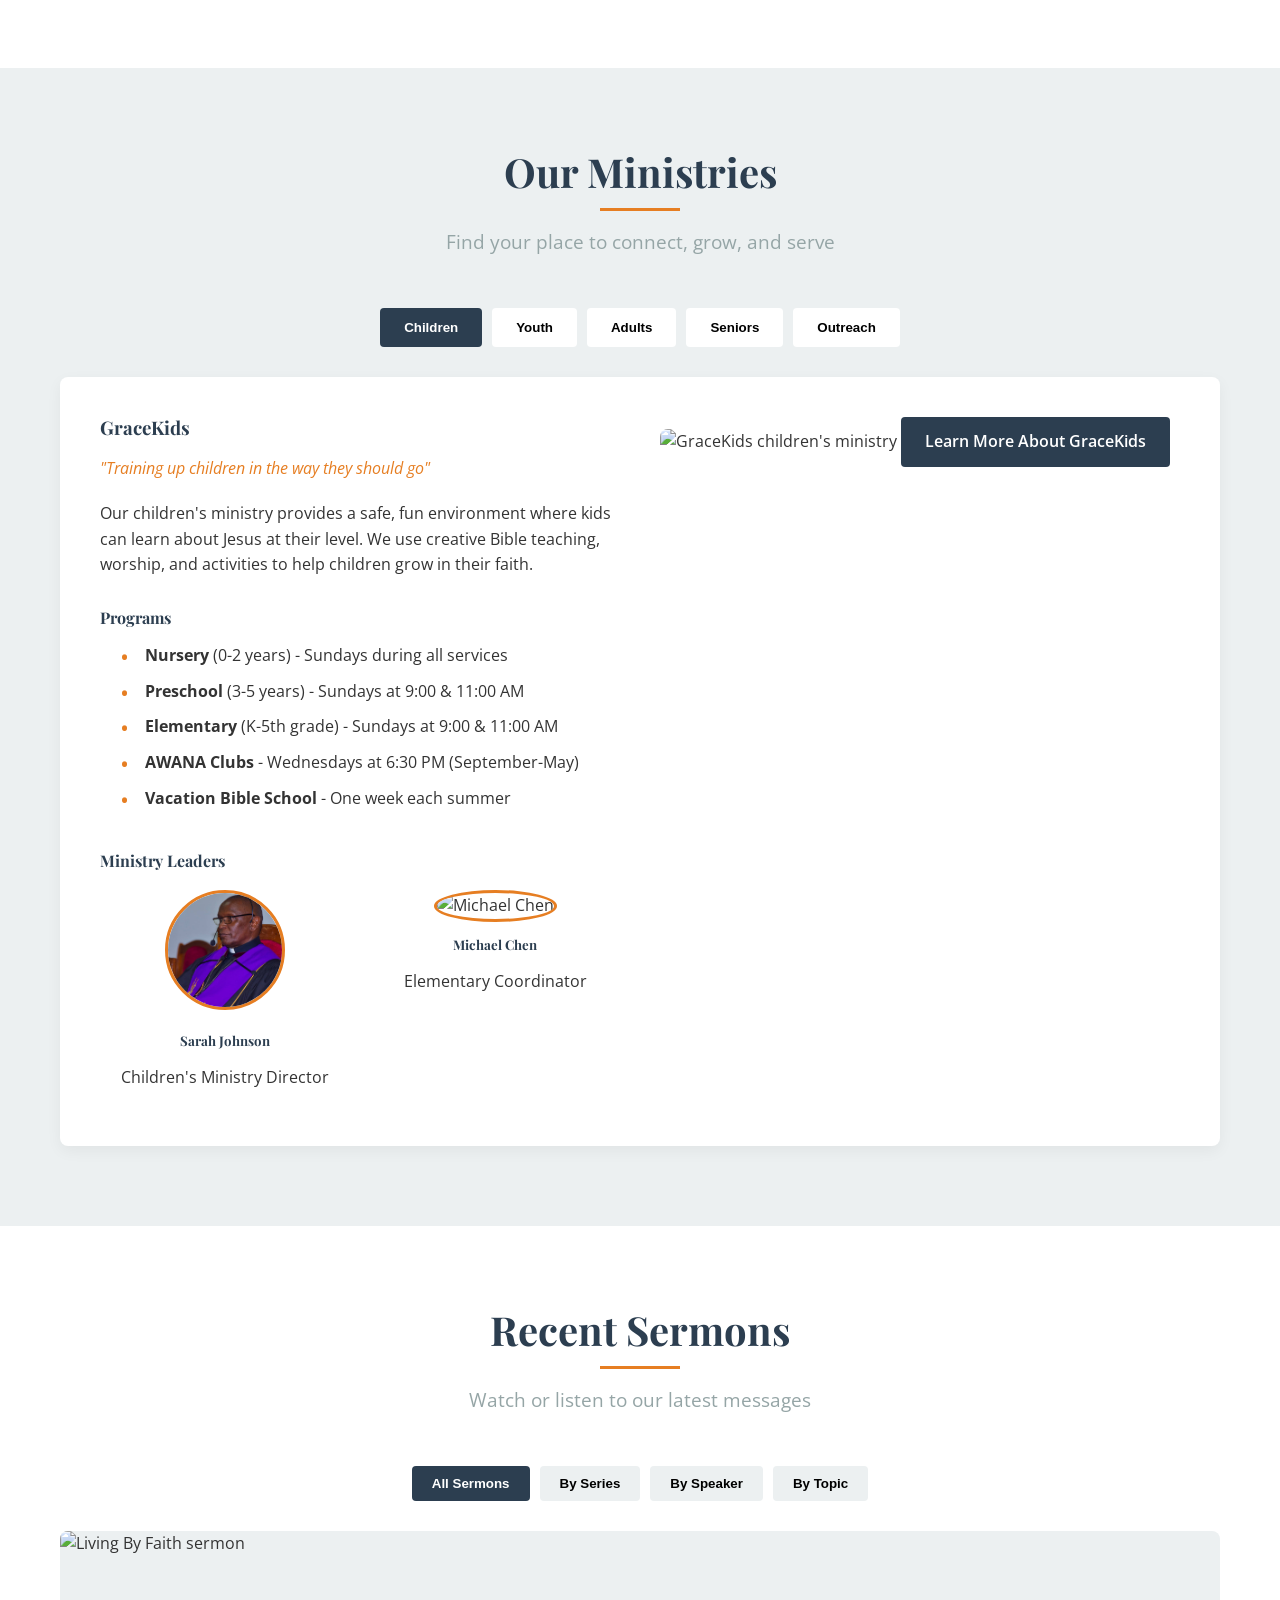
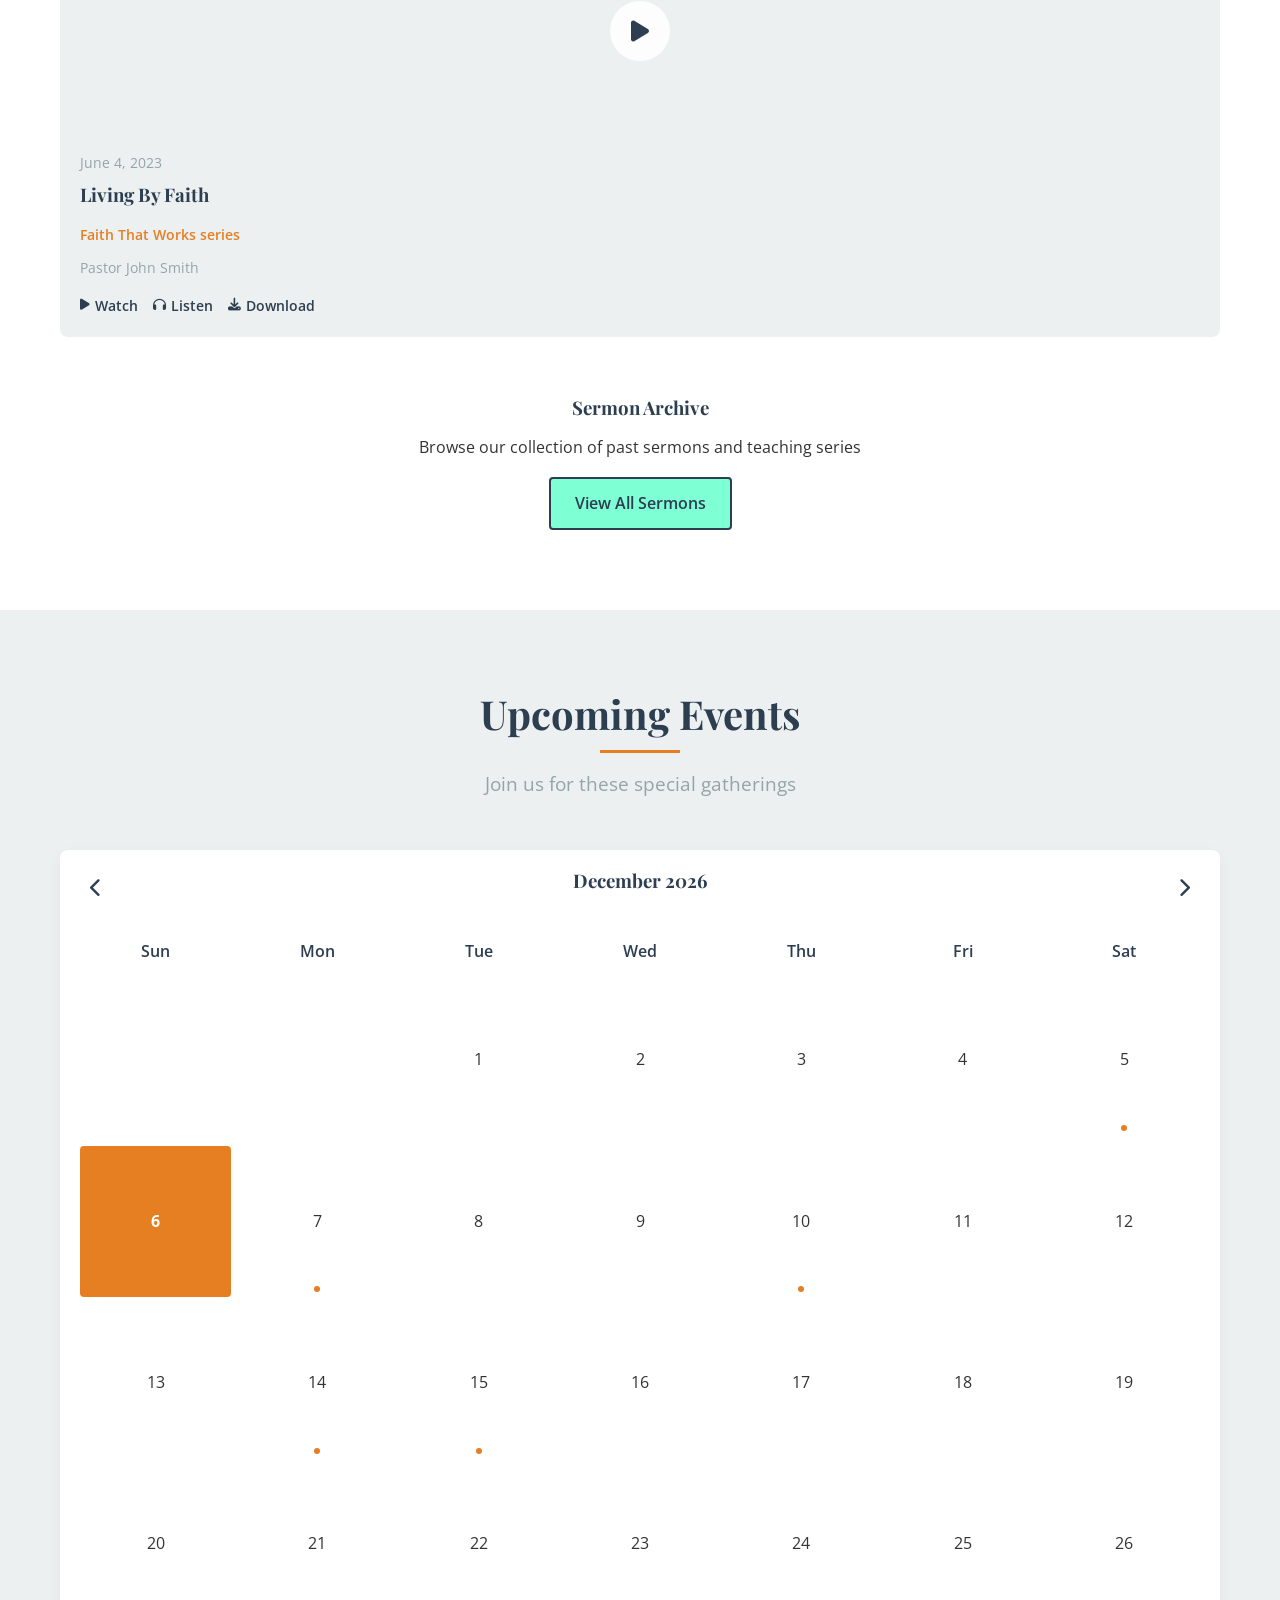
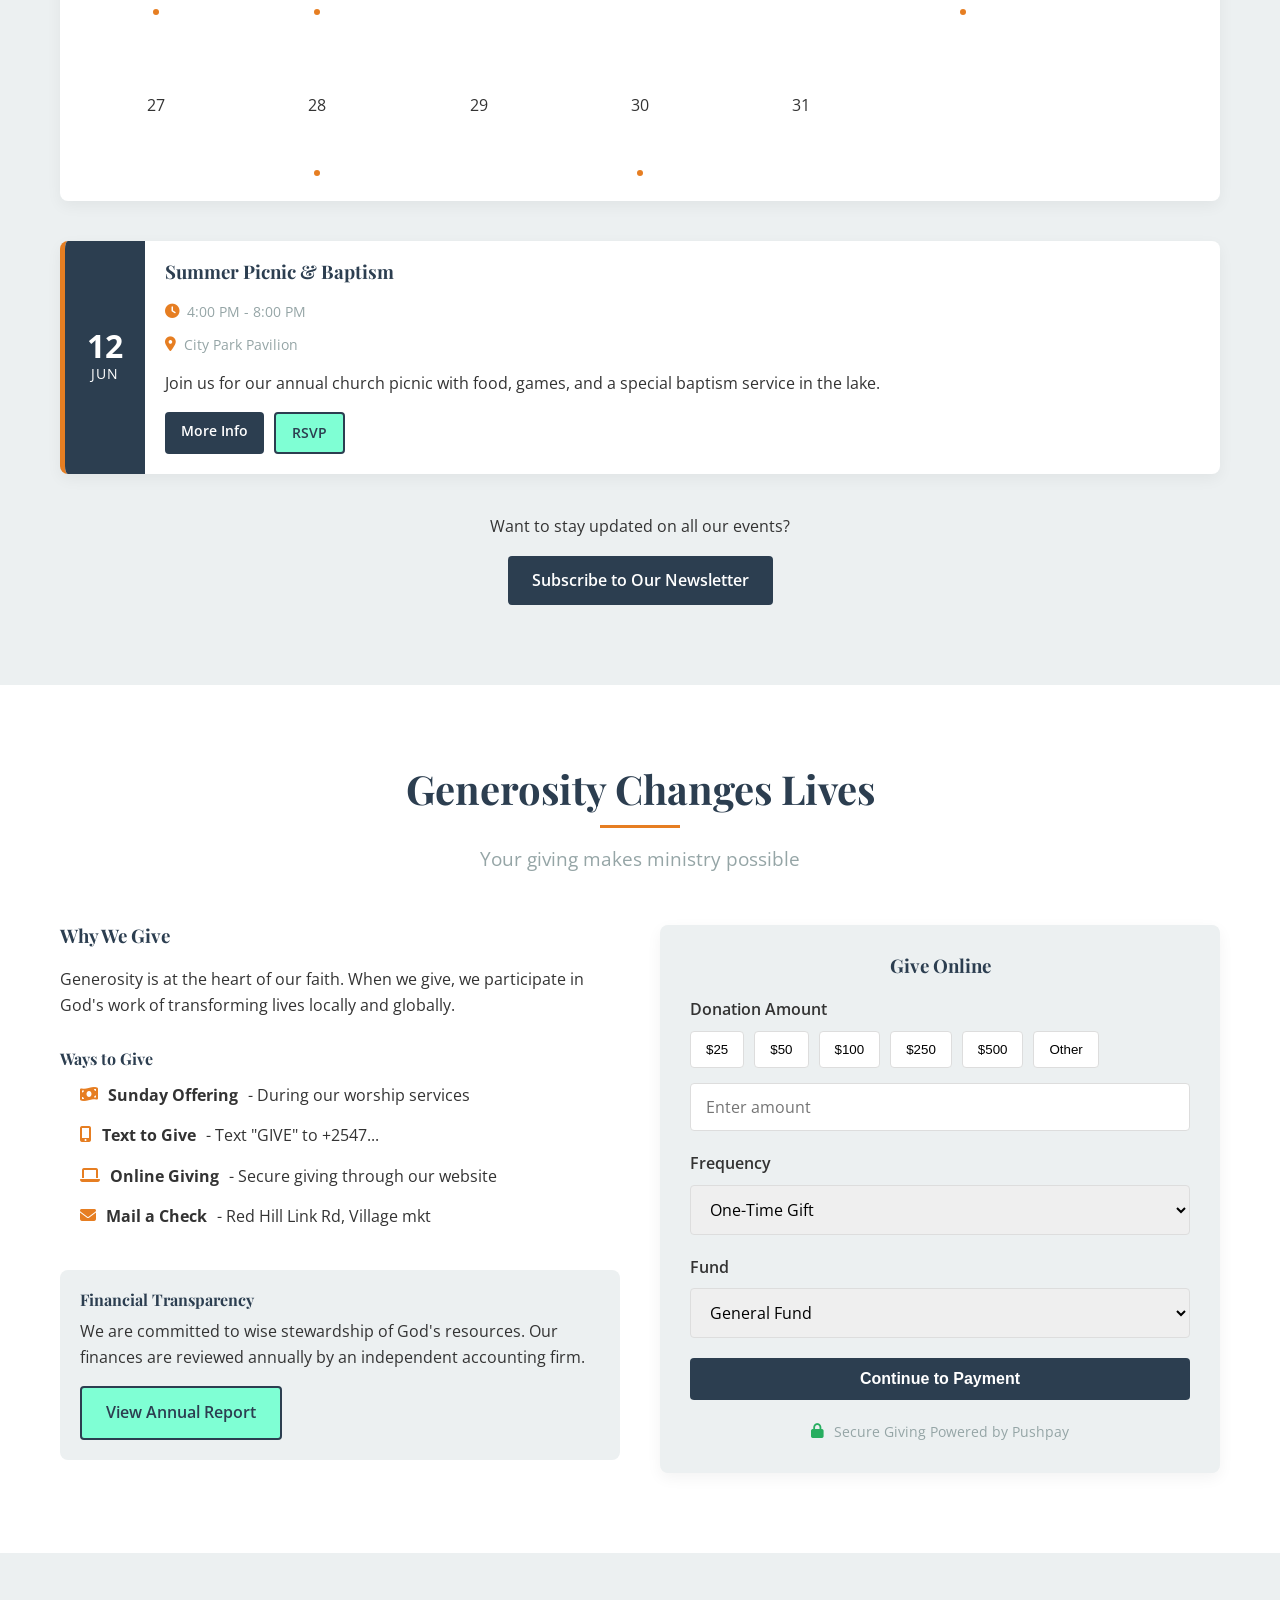
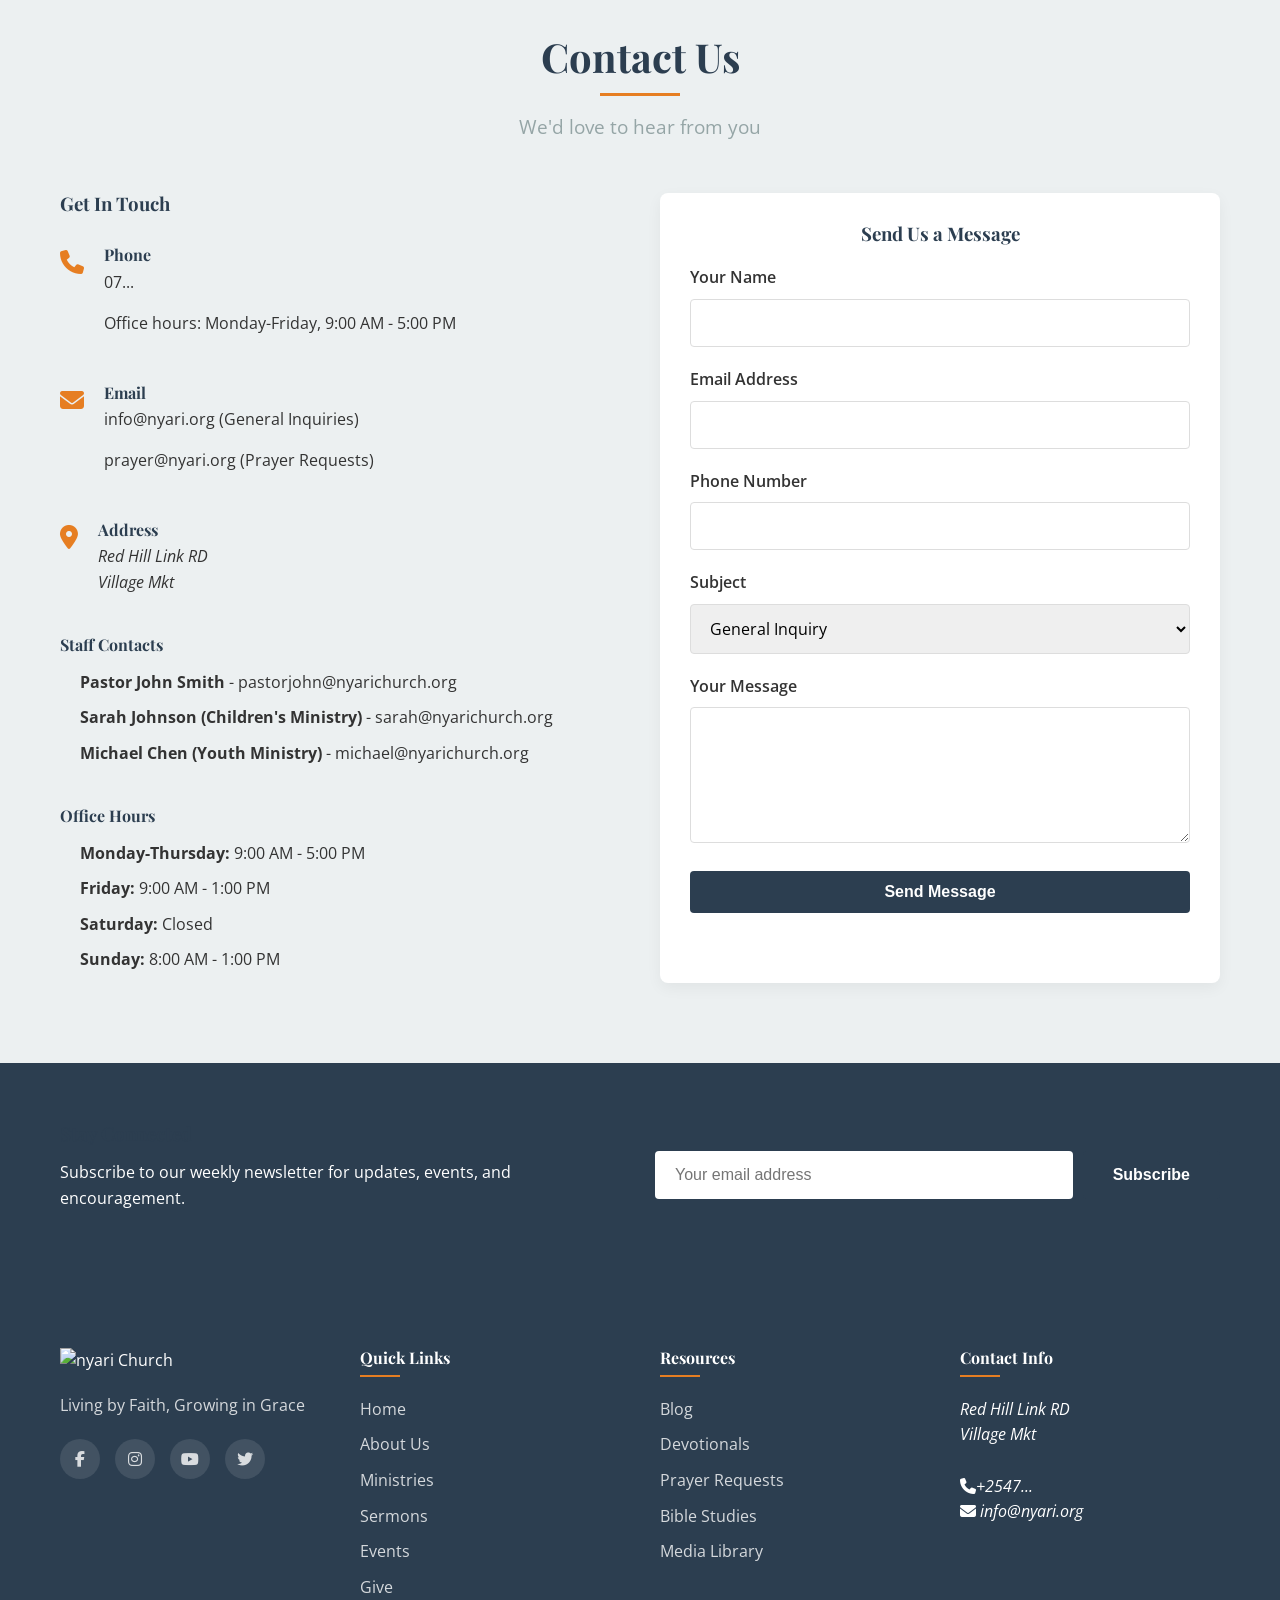
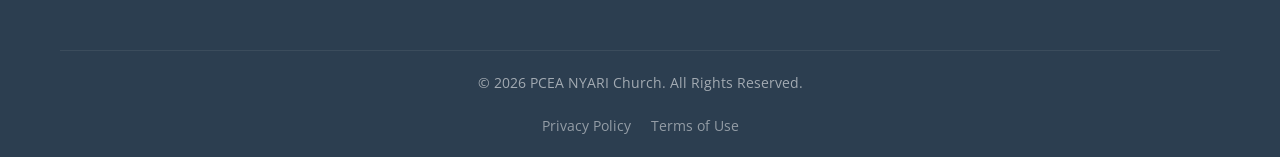
==== commit 1767a9d8: "someth" ====
--- a/index.html
+++ b/index.html
@@ -4,7 +4,7 @@
     <meta charset="UTF-8">
     <meta name="viewport" content="width=device-width, initial-scale=1.0">
     <title>PCEA NYARI | CONQUER</title>
-    <meta name="description" content="Welcome to Grace Community Church. Join us for worship, fellowship, and spiritual growth.">
+    <meta name="description" content="Welcome to PCEA NYARI Church. Join us for worship, fellowship, and spiritual growth.">
     <link rel="stylesheet" href="https://cdnjs.cloudflare.com/ajax/libs/font-awesome/6.4.0/css/all.min.css">
     <link rel="stylesheet" href="css/style.css">
     <link rel="preconnect" href="https://fonts.googleapis.com">
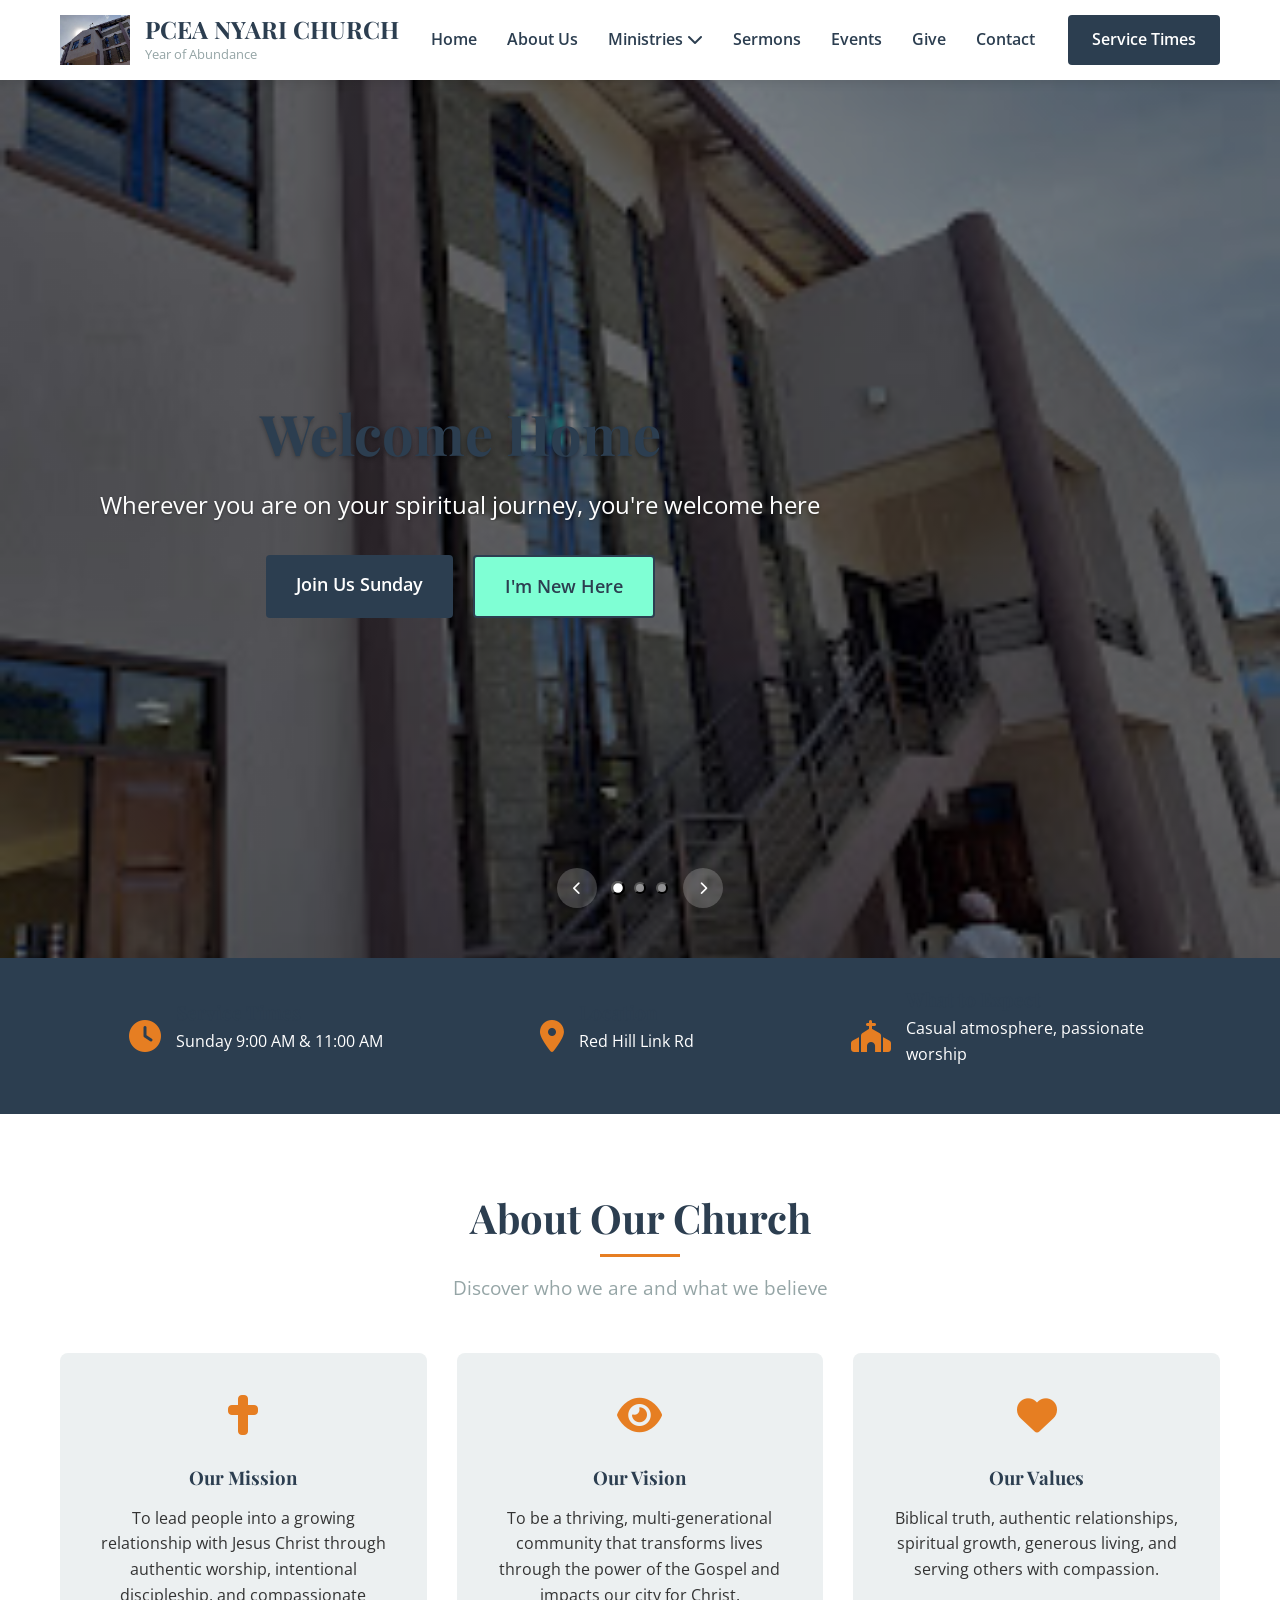
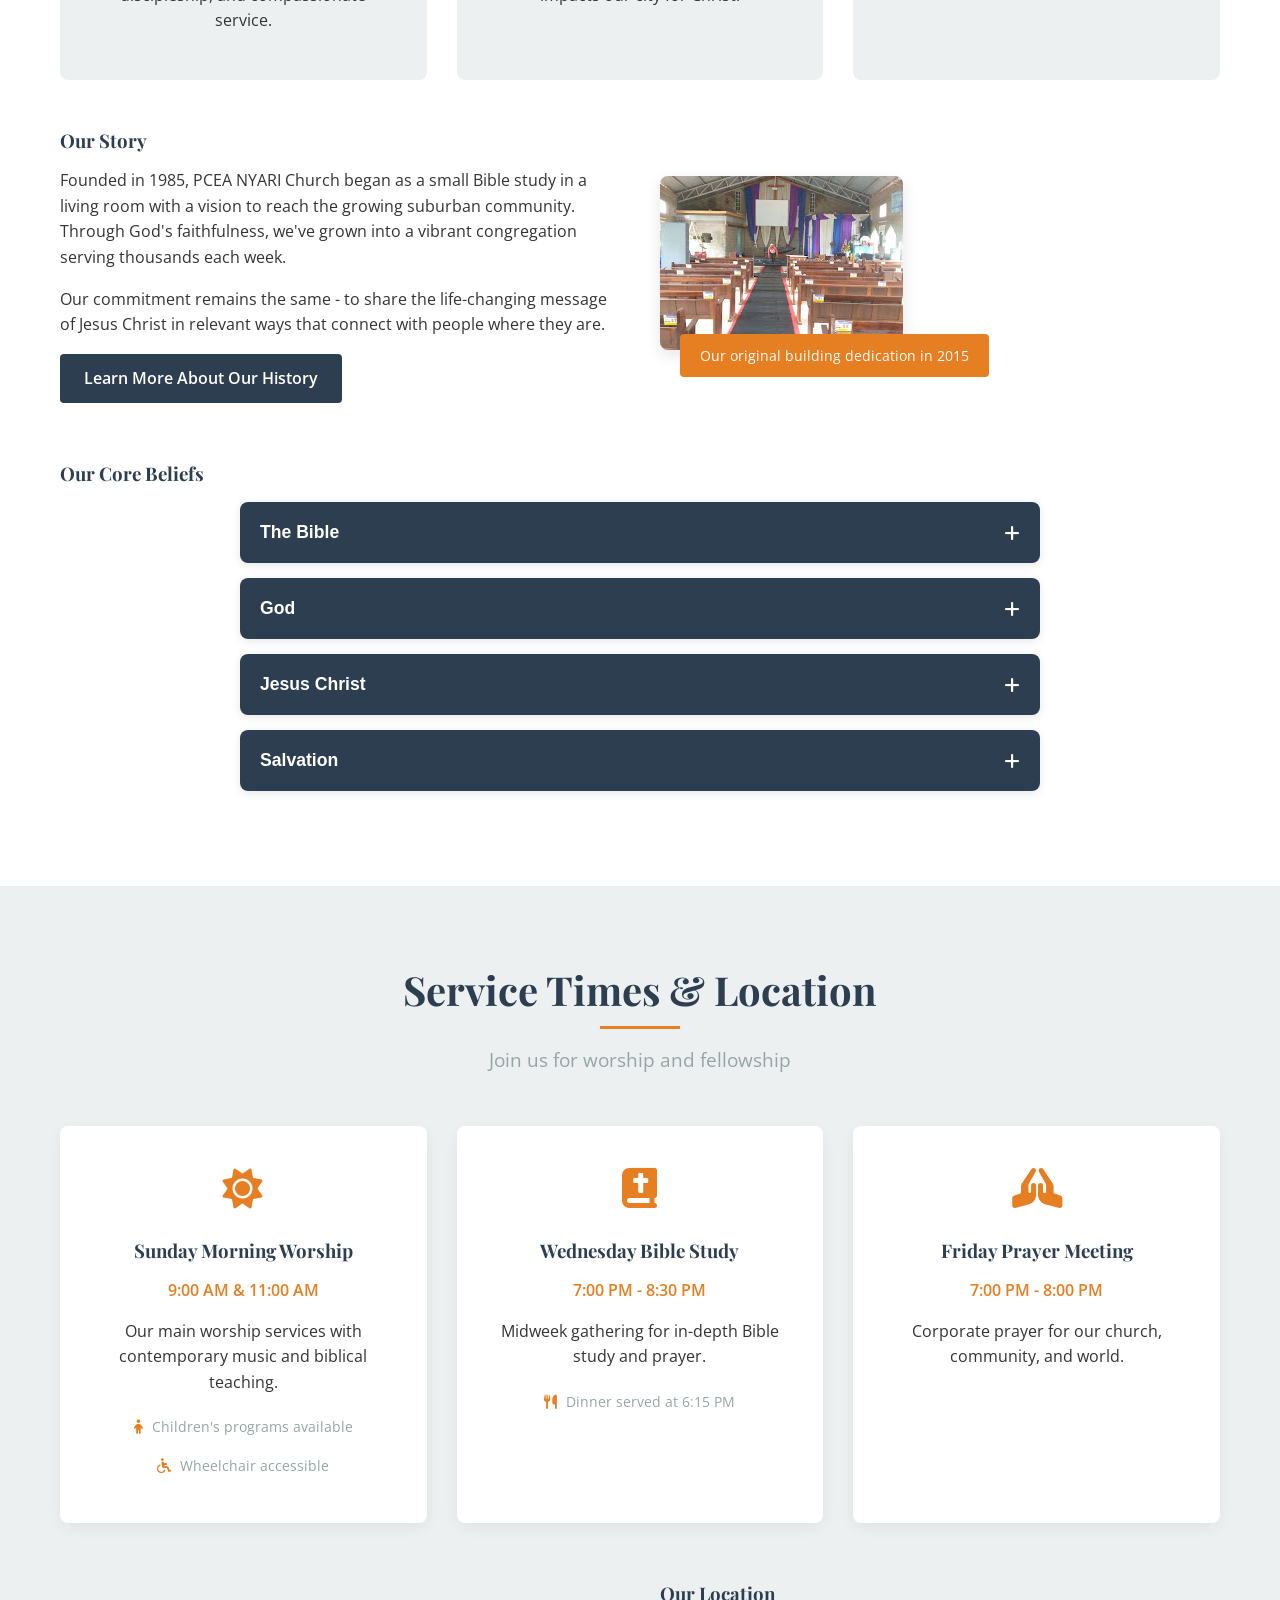
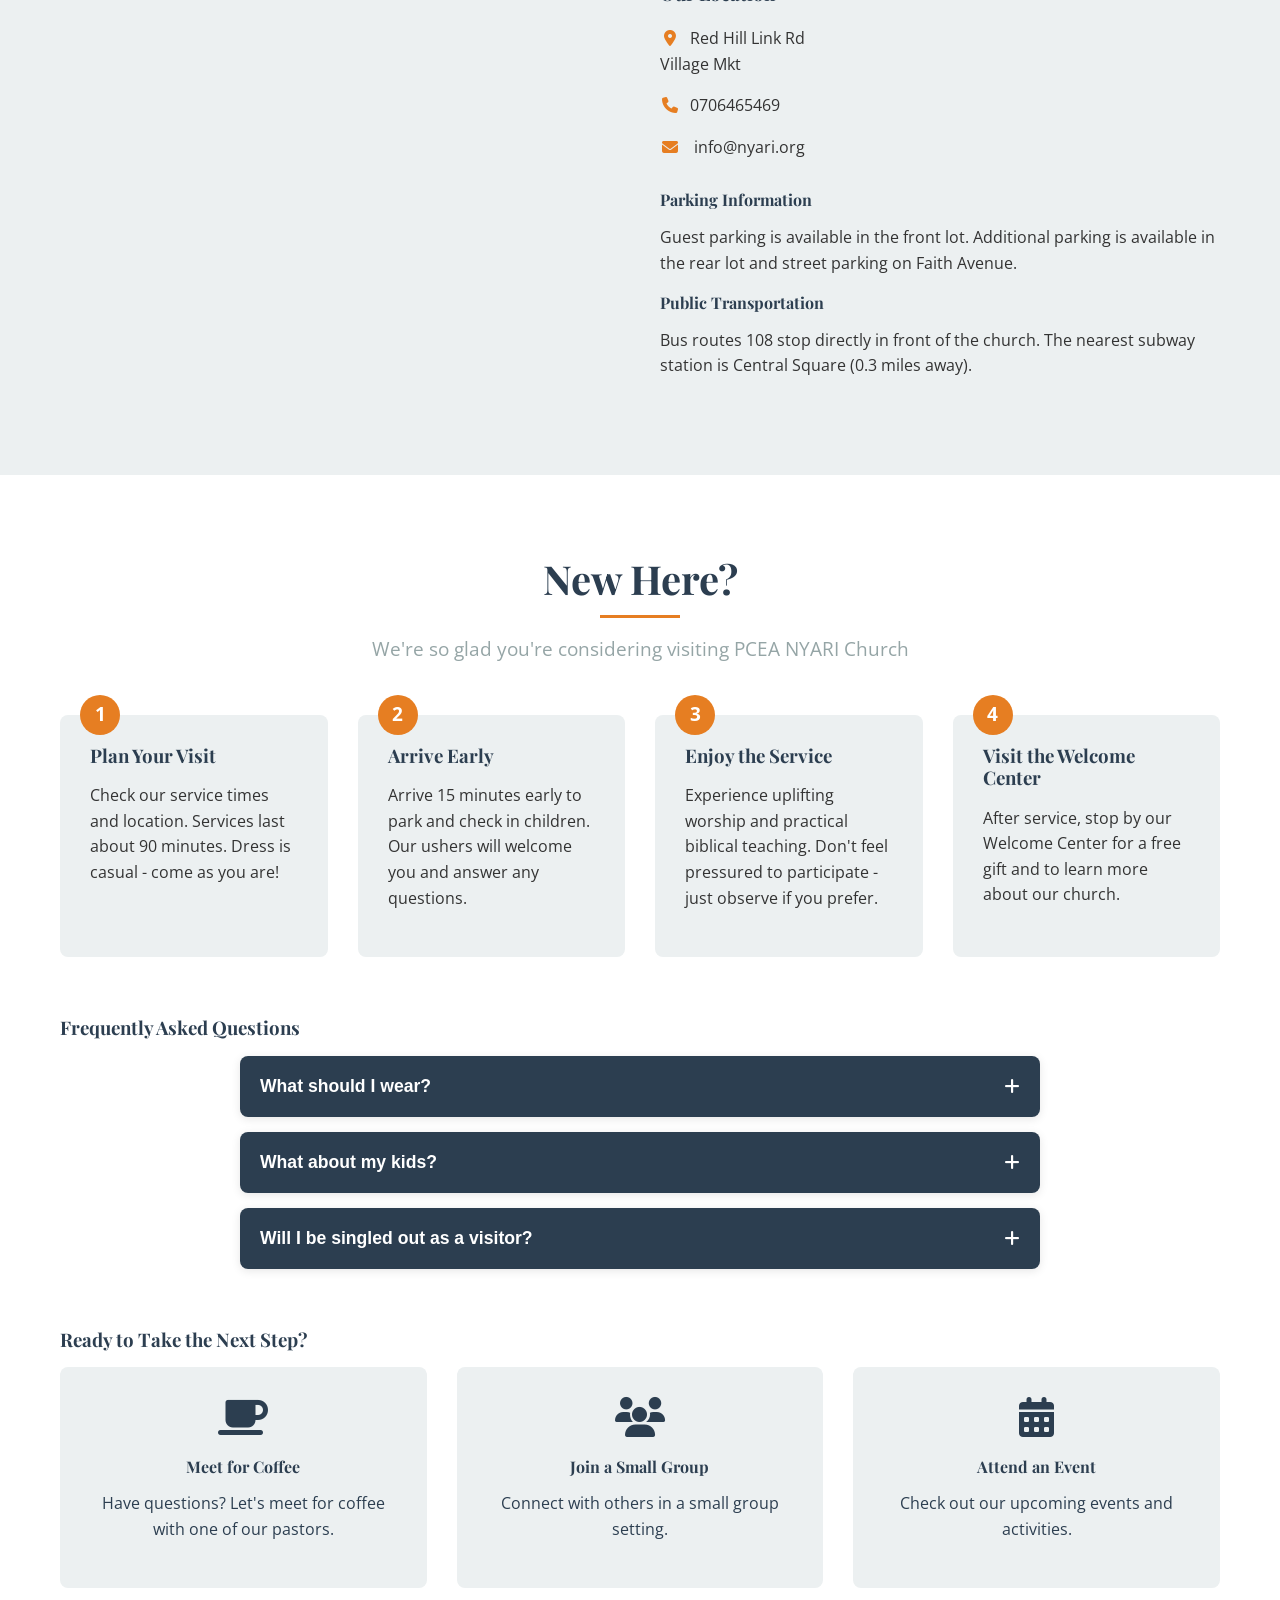
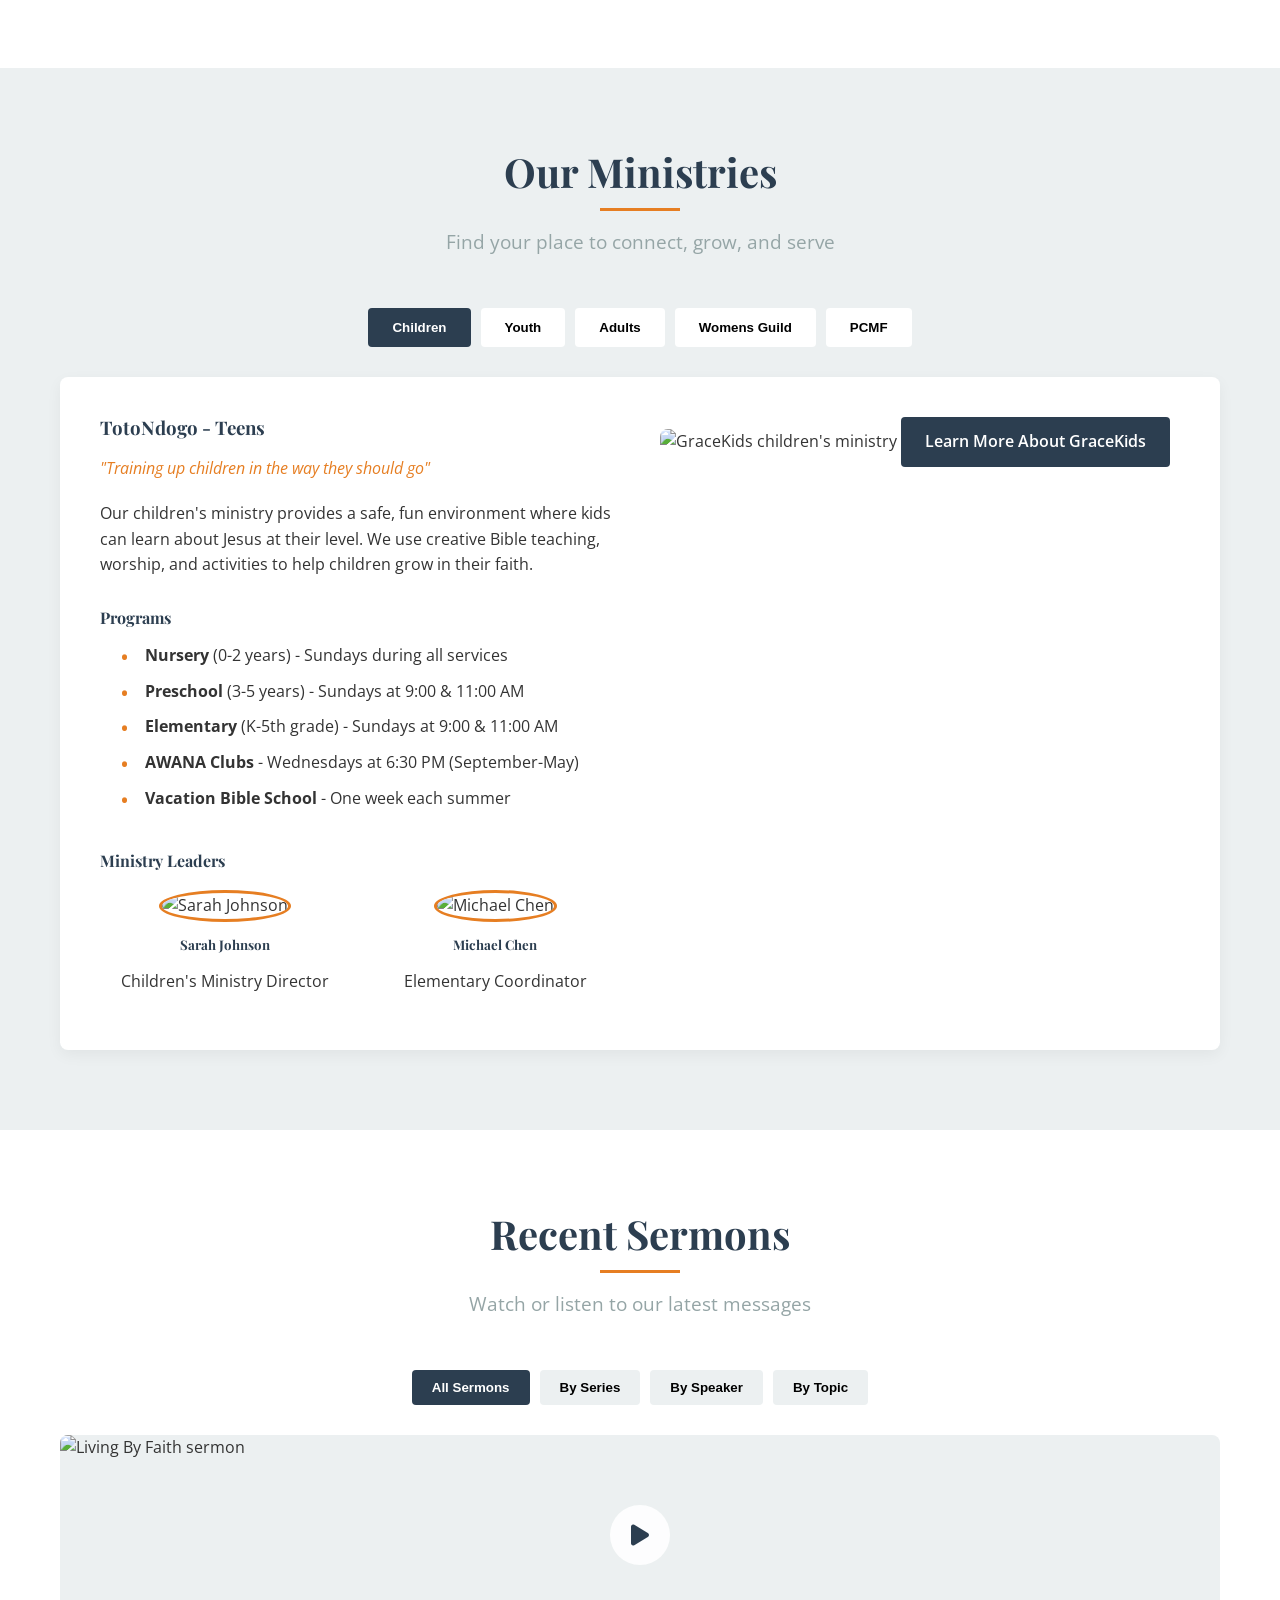
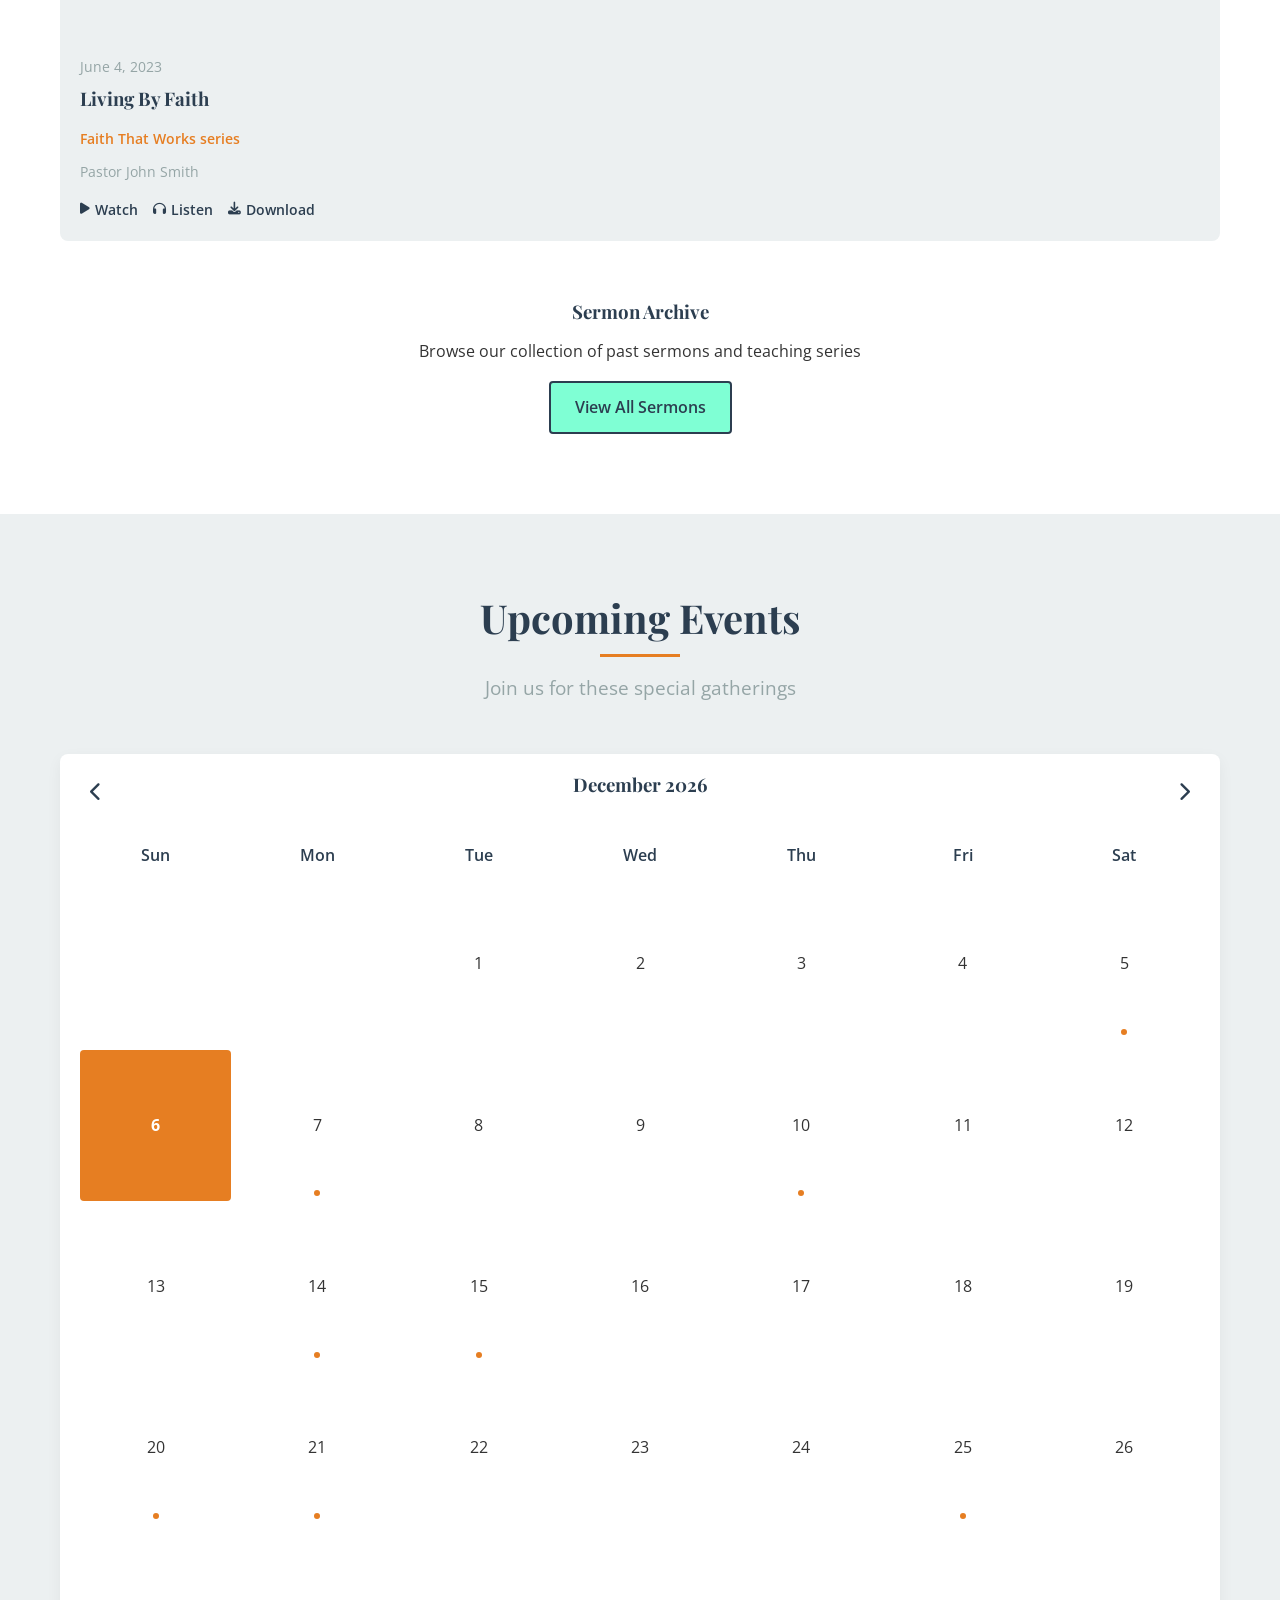
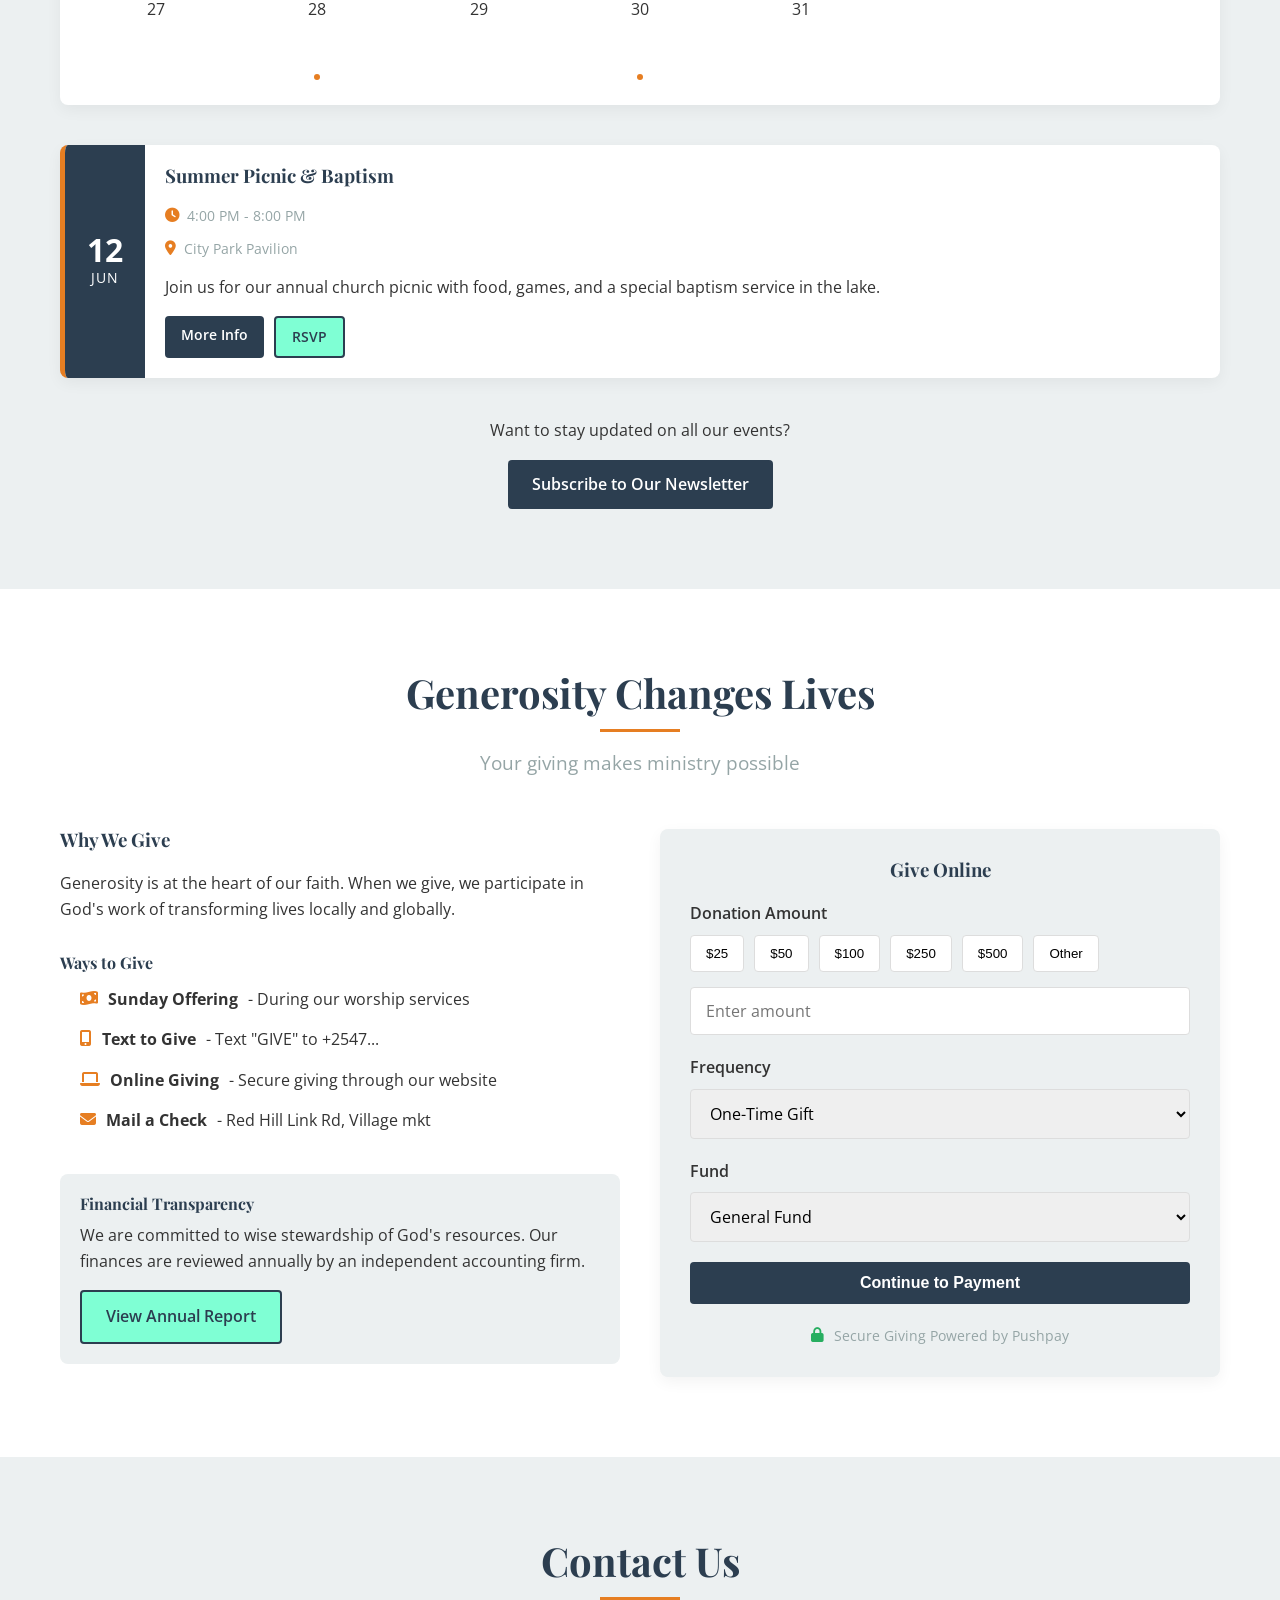
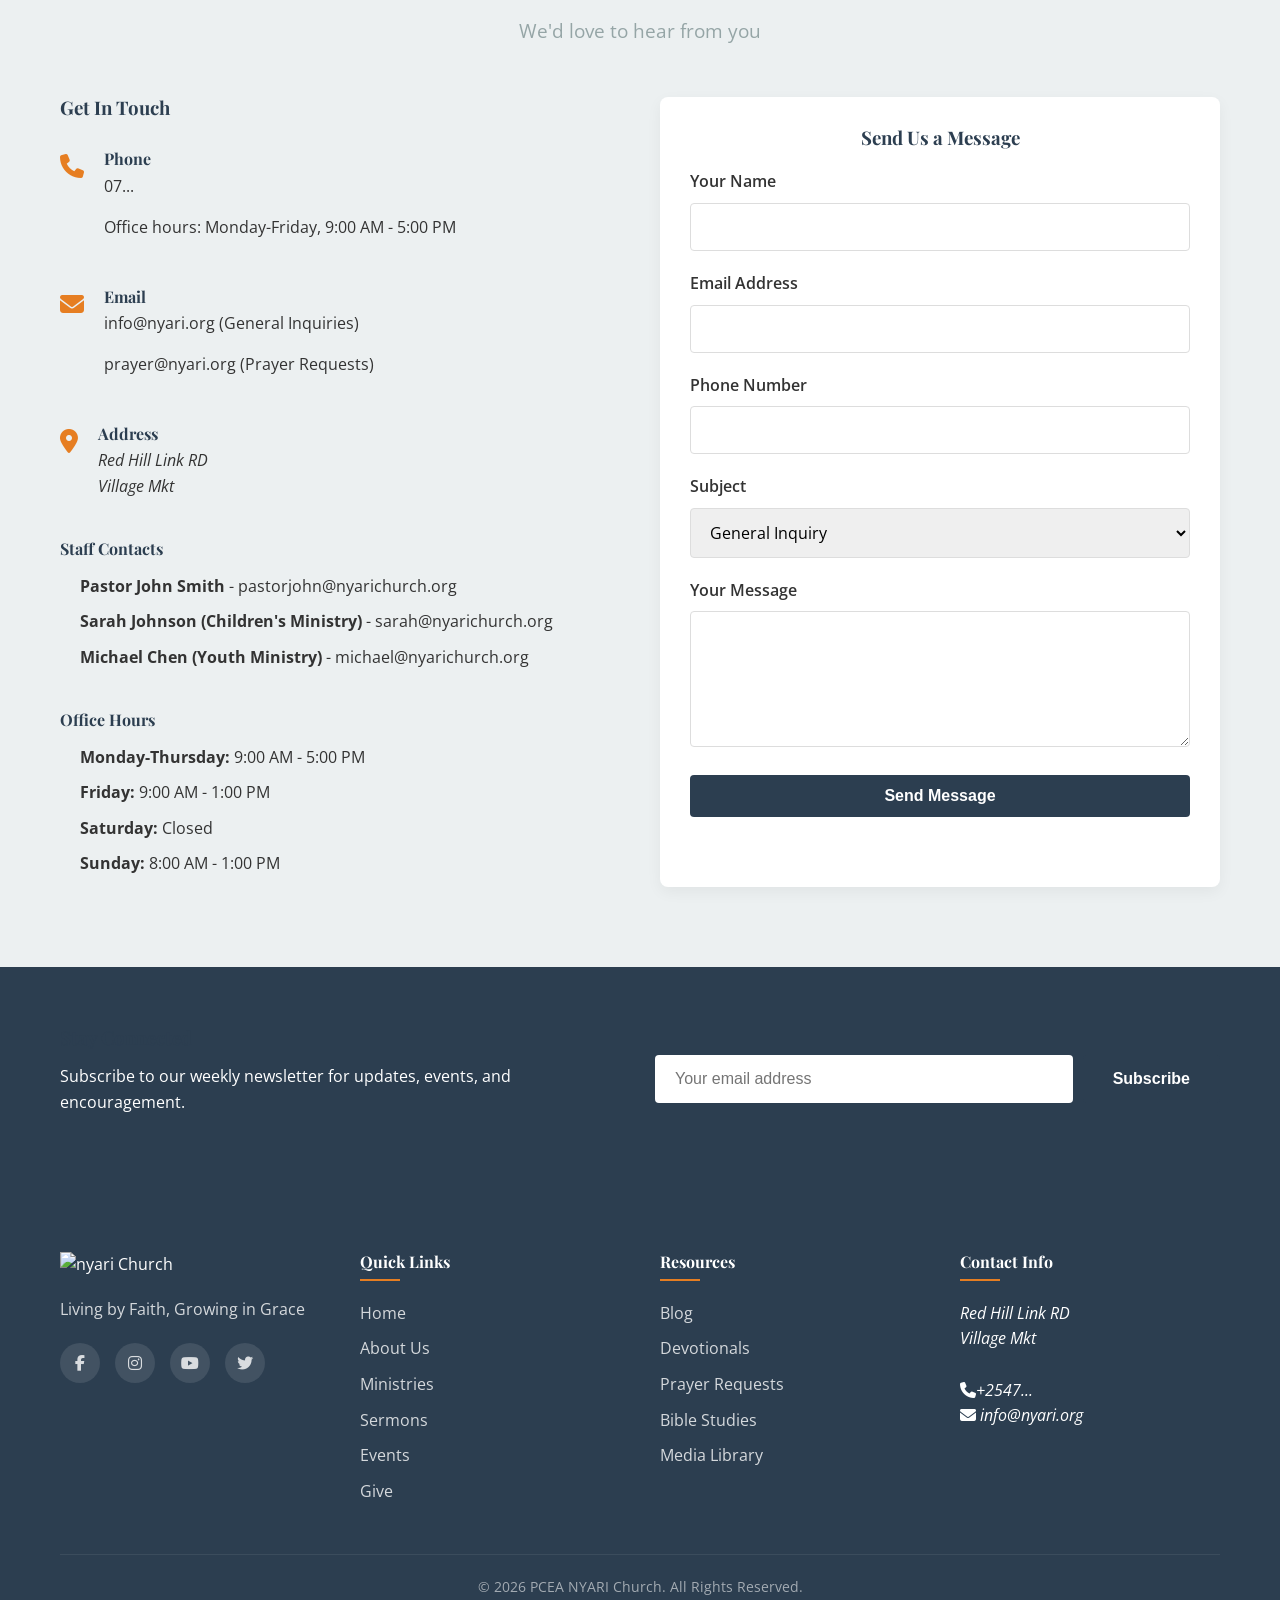
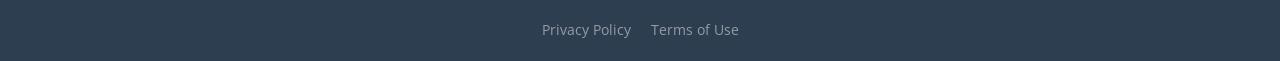
==== commit 3febcbaa: "Few Edits" ====
--- a/index.html
+++ b/index.html
@@ -4,7 +4,7 @@
     <meta charset="UTF-8">
     <meta name="viewport" content="width=device-width, initial-scale=1.0">
     <title>PCEA NYARI | CONQUER</title>
-    <meta name="description" content="Welcome to PCEA NYARI Church. Join us for worship, fellowship, and spiritual growth.">
+    <meta name="description" content="Welcome to PCEA NYARI Church, A church where you are Welcomed, Accepted, Loved and Shepherded.">
     <link rel="stylesheet" href="https://cdnjs.cloudflare.com/ajax/libs/font-awesome/6.4.0/css/all.min.css">
     <link rel="stylesheet" href="css/style.css">
     <link rel="preconnect" href="https://fonts.googleapis.com">
@@ -16,7 +16,7 @@
     <!-- Announcement Bar -->
     <div class="announcement-bar">
         <div class="container">
-            <p><i class="fas fa-bullhorn"></i> Join us for Easter Sunday Service - April 9th at 9:00 AM</p>
+            <p><i class="fas fa-bullhorn"></i> Join US!</p>
             <button class="close-announcement">&times;</button>
         </div>
     </div>
@@ -25,10 +25,10 @@
     <header class="header">
         <div class="container">
             <div class="logo">
-                <img src="images/logo2.jpg" alt="Grace Community Church Logo" class="logo-img">
+                <img src="images/logo2.jpg" alt="PCEA NYARI CHURCH Logo" class="logo-img">
                 <div class="logo-text">
                     <h1>PCEA NYARI CHURCH</h1>
-                    <p>Living by Faith, Growing in Grace</p>
+                    <p>Year of Abundance</p>
                 </div>
             </div>
             
@@ -280,8 +280,8 @@
                 <div class="location-info">
                     <h3>Our Location</h3>
                     <address>
-                        <p><i class="fas fa-map-marker-alt"></i>Red Hill Link Rd<br>illage Mkt</p>
-                        <p><i class="fas fa-phone"></i>07...</p>
+                        <p><i class="fas fa-map-marker-alt"></i>Red Hill Link Rd<br>Village Mkt</p>
+                        <p><i class="fas fa-phone"></i>0706465469</p>
                         <p><i class="fas fa-envelope"></i> info@nyari.org</p>
                     </address>
                     
@@ -289,7 +289,7 @@
                     <p>Guest parking is available in the front lot. Additional parking is available in the rear lot and street parking on Faith Avenue.</p>
                     
                     <h4>Public Transportation</h4>
-                    <p>Bus routes 12 and 45 stop directly in front of the church. The nearest subway station is Central Square (0.3 miles away).</p>
+                    <p>Bus routes 108 stop directly in front of the church. The nearest subway station is Central Square (0.3 miles away).</p>
                 </div>
             </div>
         </div>
@@ -312,7 +312,7 @@
                 <div class="step">
                     <div class="step-number">2</div>
                     <h3>Arrive Early</h3>
-                    <p>Arrive 15 minutes early to park and check in children. Our greeters will welcome you and answer any questions.</p>
+                    <p>Arrive 15 minutes early to park and check in children. Our ushers will welcome you and answer any questions.</p>
                 </div>
                 <div class="step">
                     <div class="step-number">3</div>
@@ -395,14 +395,15 @@
                     <button class="tab-btn active" data-tab="children">Children</button>
                     <button class="tab-btn" data-tab="youth">Youth</button>
                     <button class="tab-btn" data-tab="adults">Adults</button>
-                    <button class="tab-btn" data-tab="seniors">Seniors</button>
-                    <button class="tab-btn" data-tab="outreach">Outreach</button>
-                </div>
-                
+                    <button class="tab-btn" data-tab="seniors">Womens Guild</button>
+                    <button class="tab-btn" data-tab="outreach">PCMF</button>
+                </div>
+              
+                <!-- chiildern Ministry -->
                 <div class="tab-content active" id="children">
                     <div class="ministry-detail">
                         <div class="ministry-info">
-                            <h3>GraceKids</h3>
+                            <h3>TotoNdogo - Teens</h3>
                             <p class="ministry-motto">"Training up children in the way they should go"</p>
                             <p>Our children's ministry provides a safe, fun environment where kids can learn about Jesus at their level. We use creative Bible teaching, worship, and activities to help children grow in their faith.</p>
                             
@@ -421,7 +422,7 @@
                                 <h4>Ministry Leaders</h4>
                                 <div class="leaders-grid">
                                     <div class="leader-card">
-                                        <img src="images/rev.jpg" alt="Sarah Johnson">
+                                        <img src="" alt="Sarah Johnson">
                                         <h5>Sarah Johnson</h5>
                                         <p>Children's Ministry Director</p>
                                     </div>
@@ -445,17 +446,15 @@
             <div class="tab-content" id="youth">
                 <div class="ministry-detail">
                     <div class="ministry-info">
-                        <h3>Youth Ministry (Ages 12-18)</h3>
+                        <h3>Youth Ministry (Ages 15-35)</h3>
                         <p class="ministry-motto">"Equipping the next generation to live for Christ"</p>
                         <p>Our youth ministry provides a safe space for teenagers to explore their faith, build meaningful relationships, and grow in their walk with God.</p>
                         
                         <div class="ministry-programs">
                             <h4>Programs</h4>
                             <ul>
-                                <li><strong>Sunday School</strong> - Sundays at 10:00 AM (Bible study tailored for teens)</li>
-                                <li><strong>Youth Group</strong> - Fridays at 7:00 PM (Worship, games, and small groups)</li>
-                                <li><strong>Mission Trips</strong> - Annual summer mission opportunities</li>
-                                <li><strong>Youth Camp</strong> - Summer retreat in the mountains</li>
+                                <li><strong>Youth Groups</strong> - Wednesdays at 5:00pm - 7:00 PM (Worship, games, and small groups)</li>
+                                <li><strong>Youth Trips</strong> - Annual summer mission opportunities</li>
                                 <li><strong>Leadership Training</strong> - Monthly discipleship program</li>
                             </ul>
                         </div>
@@ -464,21 +463,19 @@
                             <h4>Youth Leaders</h4>
                             <div class="leaders-grid">
                                 <div class="leader-card">
-                                    <img src="images/youth-pastor.jpg" alt="Pastor Mark Johnson">
-                                    <h5>Pastor Mark Johnson</h5>
-                                    <p>Youth Pastor</p>
+                                    <img src="images/youth-pastor.jpg" alt="Eld. James">
+                                    <h5>Eld. James</h5>
+                                    <p>Youth Patron</p>
                                 </div>
                                 <div class="leader-card">
-                                    <img src="images/youth-leader.jpg" alt="Sarah Williams">
-                                    <h5>Sarah Williams</h5>
-                                    <p>Youth Leader</p>
-                                </div>
+                                    <img src="images/youth-leader.jpg" alt="Ruth Kiboi">
+                                    <h5>Ruth Kiboi</h5>
+                                    <p>Youth Chair
                             </div>
                         </div>
                     </div>
                     <div class="ministry-image">
-                        <img src="images/youth.jpg" alt="Youth group activities">
-                        <a href="#youth-events" class="btn">View Upcoming Youth Events</a>
+                        <img src="images/Youth.jpg" alt="Youth group activities">
                     </div>
                 </div>
             </div>
@@ -506,14 +503,14 @@
                             <h4>Ministry Leaders</h4>
                             <div class="leaders-grid">
                                 <div class="leader-card">
-                                    <img src="images/mens-leader.jpg" alt="David Thompson">
-                                    <h5>David Thompson</h5>
-                                    <p>Men's Ministry Coordinator</p>
+                                    <img src="images/Rev.jpg" alt="Rev. Ephraim Mbugua">
+                                    <h5>Rev. Ephraim Mbugua</h5>
+                                    <p>Church Reverend</p>
                                 </div>
                                 <div class="leader-card">
-                                    <img src="images/womens-leader.jpg" alt="Lisa Chen">
-                                    <h5>Lisa Chen</h5>
-                                    <p>Women's Ministry Director</p>
+                                    <img src="images/womens-leader.jpg" alt="Ev. Elias Kanyi">
+                                    <h5>Ev. Elias Kanyi</h5>
+                                    <p>Church Evangelist</p>
                                 </div>
                             </div>
                         </div>
@@ -525,7 +522,7 @@
                 </div>
             </div>
             
-            <!-- Seniors Ministry -->
+            <!-- Womans Guild-->
             <div class="tab-content" id="seniors">
                 <div class="ministry-detail">
                     <div class="ministry-info">
@@ -562,11 +559,11 @@
                 </div>
             </div>
             
-            <!-- Outreach Ministry -->
+            <!-- PCMF -->
             <div class="tab-content" id="outreach">
                 <div class="ministry-detail">
                     <div class="ministry-info">
-                        <h3>Outreach & Missions</h3>
+                        <h3>PCMF</h3>
                         <p class="ministry-motto">"Taking God's love beyond our walls"</p>
                         <p>We're committed to serving our local community and supporting global missions to share the Gospel.</p>
                         
